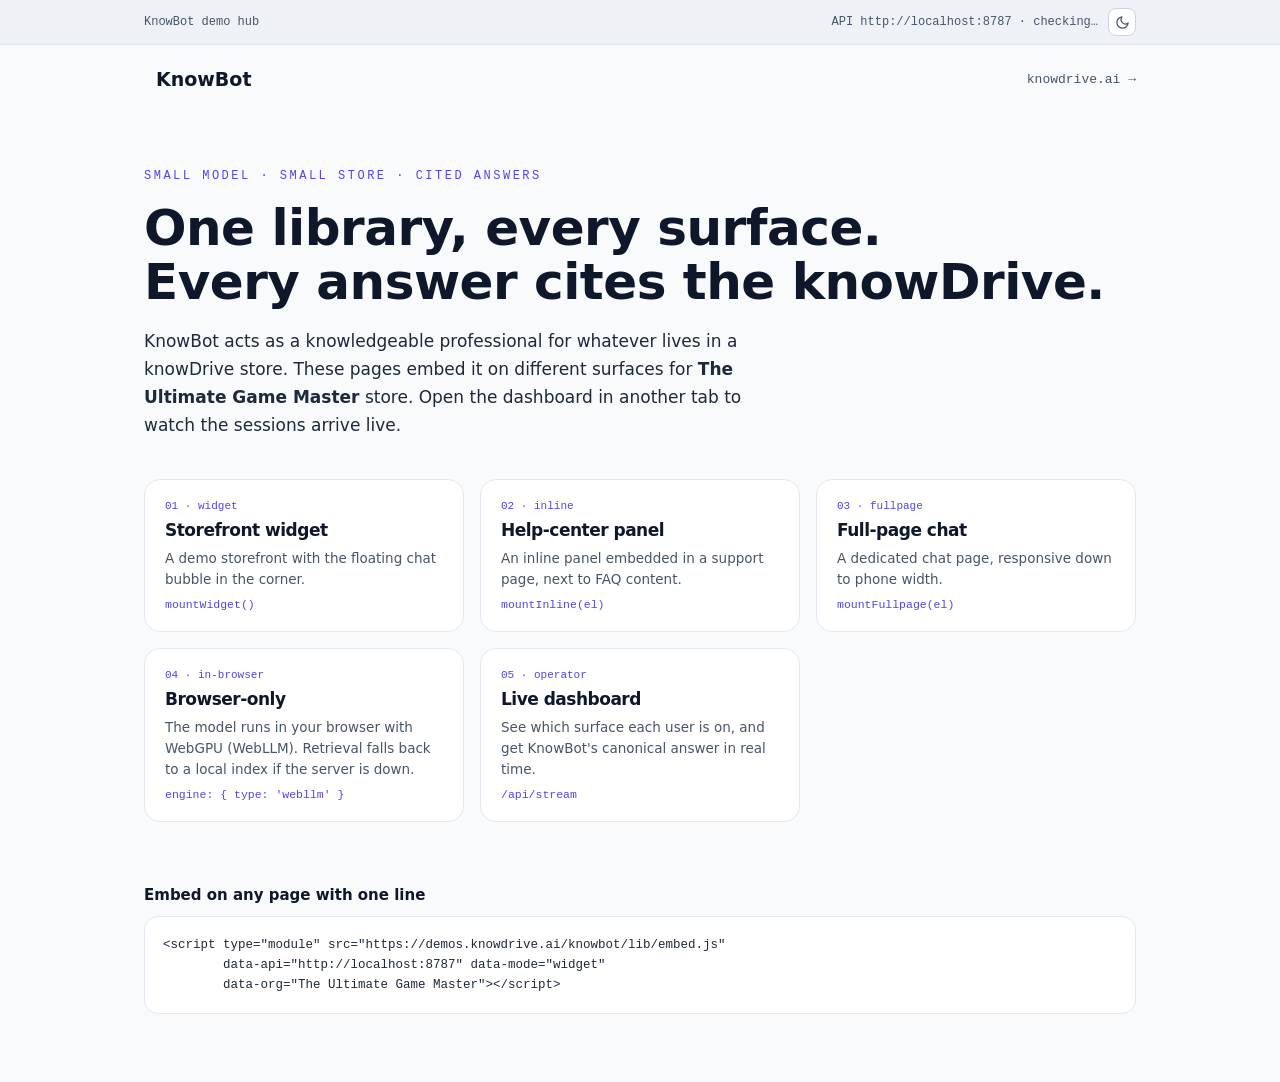
==== index.html @ 30c3216f "KnowBot: GitHub Pages files for knowbot.knowdrive.ai Co-Authored-By: Claude Opus 5.5 <noreply@anthro" ====
<!doctype html>
<html lang="en"><head><meta charset="utf-8"><meta name="viewport" content="width=device-width, initial-scale=1">
<title>KnowBot</title><meta http-equiv="refresh" content="0; url=./demo/">
<link rel="icon" href="./dashboard/favicon.svg"></head>
<body style="background:#fff;color:#111;font:16px system-ui;padding:16px"><a href="./demo/">KnowBot demos</a> · <a href="./dashboard/">Dashboard</a></body></html>
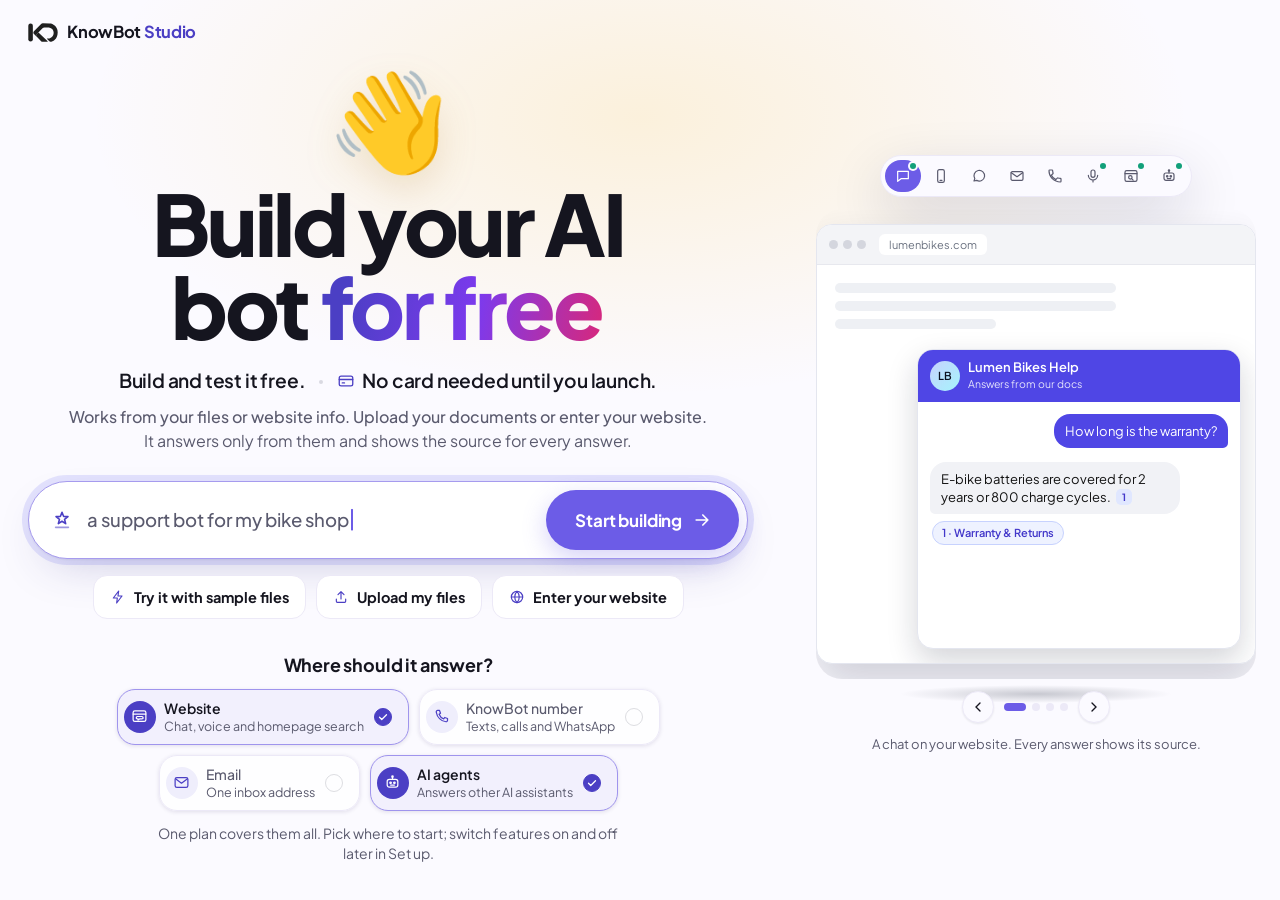
==== commit 1c3cc702: "The Studio is served at the site root knowbot.knowdrive.ai/ is now the Studio (its files stay in stu" ====
--- a/index.html
+++ b/index.html
@@ -1,5 +1,115 @@
-<!doctype html>
-<html lang="en"><head><meta charset="utf-8"><meta name="viewport" content="width=device-width, initial-scale=1">
-<title>KnowBot</title><meta http-equiv="refresh" content="0; url=./demo/">
-<link rel="icon" href="./dashboard/favicon.svg"></head>
-<body style="background:#fff;color:#111;font:16px system-ui;padding:16px"><a href="./demo/">KnowBot demos</a> · <a href="./dashboard/">Dashboard</a></body></html>
+<!doctype html><html lang="en"><head>
+<meta charset="utf-8"><meta name="viewport" content="width=device-width, initial-scale=1, viewport-fit=cover">
+<title>KnowBot Studio</title>
+<meta name="description" content="Build a bot that answers only from your files, with a citation for every line.">
+<meta name="color-scheme" content="light dark">
+<meta name="theme-color" content="#fbfaff" media="(prefers-color-scheme: light)">
+<meta name="theme-color" content="#0b0b12" media="(prefers-color-scheme: dark)">
+<script>/* theme + motion before paint */(function(){var d=document.documentElement,t='light',m='full';try{t=matchMedia('(prefers-color-scheme: dark)').matches?'dark':'light';}catch(e){}try{var s=localStorage.getItem('knowbot-theme');if(s==='dark'||s==='light')t=s;var r=localStorage.getItem('kb-studio-motion');if(r==='reduce'||r==='full')m=r;else if(matchMedia('(prefers-reduced-motion: reduce)').matches)m='reduce';}catch(e){}d.setAttribute('data-theme',t);if(t==='dark')d.classList.add('dark');d.setAttribute('data-motion',m);try{d.setAttribute('data-details',localStorage.getItem('kb-studio-details')==='on'?'on':'off');}catch(e){d.setAttribute('data-details','off');}try{var k=JSON.parse(localStorage.getItem('kb-studio:v1')||'null');if(k&&k.trial&&k.trial.id&&k.trial.token){d.setAttribute('data-returning','');if(k.trial.converted)d.setAttribute('data-live','');}}catch(e){}try{var sk=localStorage.getItem('kb-landing')==='skip';if(!sk&&!d.hasAttribute('data-returning')&&!/[?&](t|launched)=/.test(location.search))d.setAttribute('data-landing','');}catch(e){}try{var bp=JSON.parse(localStorage.getItem('kb-studio-builder')||'null');if(bp&&matchMedia('(min-width: 900px)').matches){if(bp.w>0){d.setAttribute('data-builder-w','');d.style.setProperty('--st-builder-w',Math.round(bp.w)+'px');}if(bp.hidden)d.setAttribute('data-builder','hidden');}}catch(e){}window.__kbPre=[];document.addEventListener('click',function(e){var b=e.target&&e.target.closest&&e.target.closest('#st-b0-static [data-chip]');if(b&&window.__kbPre){window.__kbPre.push(b.getAttribute('data-chip'));e.preventDefault();}},true);document.addEventListener('submit',function(e){if(e.target&&e.target.id==='st-setup-form'&&!window.__studio)e.preventDefault();},true);})();</script>
+<link rel="icon" href="./dashboard/favicon.svg" type="image/svg+xml">
+<link rel="preconnect" href="https://fonts.googleapis.com"><link rel="preconnect" href="https://fonts.gstatic.com" crossorigin>
+<!-- r5 (D1): the web fonts never block the first paint (the static Builder turn below paints with the system stack, then swaps) -->
+<link rel="stylesheet" href="https://fonts.googleapis.com/css2?family=Plus+Jakarta+Sans:wght@400;500;600;700;800&family=JetBrains+Mono:wght@400;500;600&display=swap" media="print" onload="this.media='all'"><noscript><link rel="stylesheet" href="https://fonts.googleapis.com/css2?family=Plus+Jakarta+Sans:wght@400;500;600;700;800&family=JetBrains+Mono:wght@400;500;600&display=swap"></noscript>
+<!-- KnowDrive design system (vendored, see ../vendor/README.md): tokens, then the shared widgets, then the Studio's own CSS -->
+<link rel="stylesheet" href="./vendor/kd-theme/tokens.css"><link rel="stylesheet" href="./vendor/knowdrive-widgets/0.4.1/widgets.css">
+<script type="importmap">{"imports":{"react":"./vendor/react/19.2.9/react.mjs","react/jsx-runtime":"./vendor/react/19.2.9/jsx-runtime.mjs","react-dom":"./vendor/react/19.2.9/react-dom.mjs","react-dom/client":"./vendor/react/19.2.9/react-dom-client.mjs","@recourse-software/knowdrive-widgets/react":"./vendor/knowdrive-widgets/0.4.1/dist/react.js"}}</script>
+<link rel="stylesheet" href="./studio/studio.css"><link rel="stylesheet" href="./studio/ingest.css">
+<!-- r7 (D1): the answer and checkout styles never block the first paint (their modules mount after app.js waits for them) -->
+<link rel="stylesheet" href="./studio/proof.css" media="print" onload="this.media='all';this.dataset.ready=''" data-kb-async><link rel="stylesheet" href="./studio/checkout.css" media="print" onload="this.media='all';this.dataset.ready=''" data-kb-async><noscript><link rel="stylesheet" href="./studio/proof.css"><link rel="stylesheet" href="./studio/checkout.css"></noscript>
+<link rel="stylesheet" href="./studio/landing.css"><link rel="stylesheet" href="./studio/showcase.css"><link rel="stylesheet" href="./studio/shapes.css">
+<link rel="modulepreload" href="./studio/store.js"><link rel="modulepreload" href="./studio/motion.js"><link rel="modulepreload" href="./studio/api.js">
+<link rel="modulepreload" href="./studio/app.js"><link rel="modulepreload" href="./studio/builderpane.js">
+</head><body>
+<!-- First view (landing.css / landing.js): shown only to first-time visitors (html[data-landing], set before paint). -->
+<div id="kl-landing" class="kl" data-kd-mode="expressive">
+  <div class="kl-bg" aria-hidden="true"></div>
+  <header class="kl-top"><span class="kl-brand"><img class="kl-logo" src="./dashboard/logo.svg" alt="" width="30" height="21"><span class="kl-word">KnowBot <span>Studio</span></span></span></header>
+  <main class="kl-main has-show" id="kl-main">
+    <div class="kl-stage">
+      <div class="kl-hero">
+        <div class="kl-wave" aria-hidden="true"><span class="kl-hand">👋</span></div>
+        <h1 class="kl-h1">Build your AI bot <span class="kl-h1-em">for free</span></h1>
+        <p class="kl-terms"><span>Build and test it free.</span> <span class="kl-card"><svg class="kl-ico" width="18" height="18" viewBox="0 0 24 24" fill="none" stroke="currentColor" stroke-width="1.75" stroke-linecap="round" stroke-linejoin="round" aria-hidden="true" focusable="false"><rect x="3" y="5.5" width="18" height="13" rx="2.5"/><path d="M3 10h18M7 14.5h3"/></svg>No card needed until you launch.</span></p>
+        <p class="kl-lede"><span class="kl-lede-1">Works from your files or website info. Upload your documents or enter your website.</span> <span class="kl-lede-2">It answers only from them and shows the source for every answer.</span></p>
+        <form id="kl-form" class="kl-form" autocomplete="off" novalidate>
+          <label class="kl-sr" for="kl-input">Describe the bot you want</label>
+          <div class="kl-box">
+            <span class="kl-box-ico" aria-hidden="true"><svg class="kl-ico" width="22" height="22" viewBox="0 0 24 24" fill="none" stroke="currentColor" stroke-width="1.75" stroke-linecap="round" stroke-linejoin="round" focusable="false"><path d="M12 3.5 13.7 8l4.8.3-3.7 3 1.2 4.7L12 13.4 8 16l1.2-4.7-3.7-3L10.3 8Z"/><path d="M5 20h14" opacity=".55"/></svg></span>
+            <div class="kl-field">
+              <input id="kl-input" class="kl-input" name="q" type="text" enterkeyhint="go" maxlength="300" spellcheck="true" aria-describedby="kl-hint">
+              <span class="kl-ph" aria-hidden="true"><span id="kl-ph-text">a support bot for my bike shop</span><i class="kl-caret"></i></span>
+            </div>
+            <button type="submit" class="btn btn-primary kl-go"><span>Start building</span><svg class="kl-ico" width="20" height="20" viewBox="0 0 24 24" fill="none" stroke="currentColor" stroke-width="2" stroke-linecap="round" stroke-linejoin="round" aria-hidden="true" focusable="false"><path d="M5 12h14M13 6l6 6-6 6"/></svg></button>
+          </div>
+          <p id="kl-hint" class="kl-sr">For example: a support bot for my bike shop, or answers from my website's FAQ.</p>
+        </form>
+        <div class="kl-alts" role="group" aria-label="Other ways to start">
+          <button type="button" class="btn btn-ghost kl-alt" data-kl="sample"><svg class="kl-ico" width="16" height="16" viewBox="0 0 24 24" fill="none" stroke="currentColor" stroke-width="1.75" stroke-linecap="round" stroke-linejoin="round" aria-hidden="true" focusable="false"><path d="M13 3 5 13.5h6L10 21l8-10.5h-6Z"/></svg>Try it with sample files</button>
+          <button type="button" class="btn btn-ghost kl-alt" data-kl="upload"><svg class="kl-ico" width="16" height="16" viewBox="0 0 24 24" fill="none" stroke="currentColor" stroke-width="1.75" stroke-linecap="round" stroke-linejoin="round" aria-hidden="true" focusable="false"><path d="M12 15V4M7.5 8.5 12 4l4.5 4.5M5 15v3.5A1.5 1.5 0 0 0 6.5 20h11a1.5 1.5 0 0 0 1.5-1.5V15"/></svg>Upload my files</button>
+          <button type="button" class="btn btn-ghost kl-alt" data-kl="store"><svg class="kl-ico" width="16" height="16" viewBox="0 0 24 24" fill="none" stroke="currentColor" stroke-width="1.75" stroke-linecap="round" stroke-linejoin="round" aria-hidden="true" focusable="false"><circle cx="12" cy="12" r="8.5"/><path d="M3.5 12h17M12 3.5c2.3 2.4 3.4 5.2 3.4 8.5s-1.1 6.1-3.4 8.5c-2.3-2.4-3.4-5.2-3.4-8.5s1.1-6.1 3.4-8.5Z"/></svg>Enter your website</button>
+        </div>
+      </div>
+      <div id="kl-surf" class="kl-surf" role="group" aria-labelledby="kl-surf-h" aria-describedby="kl-surf-note">
+        <h2 id="kl-surf-h" class="kl-surf-h">Where should it answer?</h2>
+        <div class="kl-surf-row">
+          <button type="button" class="kl-ch kl-tool" style="--i:0" data-tool="website" data-surfaces="webchat,webvoice,site" aria-pressed="true"><span class="kl-ch-ico"><svg aria-hidden="true" width="20" height="20" viewBox="0 0 24 24" fill="none" stroke="currentColor" stroke-width="1.75" stroke-linecap="round" stroke-linejoin="round" focusable="false"><rect x="3" y="4" width="18" height="15" rx="2.5"/><path d="M3 8.5h18"/><path d="M9 12h6.5a1.5 1.5 0 0 1 1.5 1.5v.5a1.5 1.5 0 0 1-1.5 1.5H12l-2 1.5V15.5H9A1.5 1.5 0 0 1 7.5 14v-.5A1.5 1.5 0 0 1 9 12Z"/></svg></span><span class="kl-ch-t">Website<span class="kl-ch-sub">Chat, voice and homepage search</span></span><span class="kl-ch-tick" aria-hidden="true"><svg width="14" height="14" viewBox="0 0 24 24" fill="none" stroke="currentColor" stroke-width="2.5" stroke-linecap="round" stroke-linejoin="round" focusable="false"><path d="m5 12.5 4.5 4.5L19 7.5"/></svg></span></button>
+          <button type="button" class="kl-ch kl-tool" style="--i:1" data-tool="number" data-surfaces="sms,phone,whatsapp" aria-pressed="false"><span class="kl-ch-ico"><svg aria-hidden="true" width="20" height="20" viewBox="0 0 24 24" fill="none" stroke="currentColor" stroke-width="1.75" stroke-linecap="round" stroke-linejoin="round" focusable="false"><path d="M6.6 3.5h2.6l1.4 4-2 1.4a11 11 0 0 0 6.5 6.5l1.4-2 4 1.4v2.6a2 2 0 0 1-2.2 2A16.5 16.5 0 0 1 4.6 5.7a2 2 0 0 1 2-2.2Z"/></svg></span><span class="kl-ch-t">KnowBot number<span class="kl-ch-sub">Texts, calls and WhatsApp</span></span><span class="kl-ch-tick" aria-hidden="true"><svg width="14" height="14" viewBox="0 0 24 24" fill="none" stroke="currentColor" stroke-width="2.5" stroke-linecap="round" stroke-linejoin="round" focusable="false"><path d="m5 12.5 4.5 4.5L19 7.5"/></svg></span></button>
+          <button type="button" class="kl-ch kl-tool" style="--i:2" data-tool="email" data-surfaces="email" aria-pressed="false"><span class="kl-ch-ico"><svg aria-hidden="true" width="20" height="20" viewBox="0 0 24 24" fill="none" stroke="currentColor" stroke-width="1.75" stroke-linecap="round" stroke-linejoin="round" focusable="false"><rect x="3" y="5" width="18" height="14" rx="2.5"/><path d="m4 7 8 6 8-6"/></svg></span><span class="kl-ch-t">Email<span class="kl-ch-sub">One inbox address</span></span><span class="kl-ch-tick" aria-hidden="true"><svg width="14" height="14" viewBox="0 0 24 24" fill="none" stroke="currentColor" stroke-width="2.5" stroke-linecap="round" stroke-linejoin="round" focusable="false"><path d="m5 12.5 4.5 4.5L19 7.5"/></svg></span></button>
+          <button type="button" class="kl-ch kl-tool" style="--i:3" data-tool="agents" data-surfaces="agents" aria-pressed="true"><span class="kl-ch-ico"><svg aria-hidden="true" width="20" height="20" viewBox="0 0 24 24" fill="none" stroke="currentColor" stroke-width="1.75" stroke-linecap="round" stroke-linejoin="round" focusable="false"><rect x="4.5" y="7.5" width="15" height="11" rx="3"/><path d="M12 7.5V4.5"/><circle cx="12" cy="3.6" r="1"/><circle cx="9.3" cy="12.5" r="1.1"/><circle cx="14.7" cy="12.5" r="1.1"/><path d="M9.5 15.8h5"/></svg></span><span class="kl-ch-t">AI agents<span class="kl-ch-sub">Answers other AI assistants</span></span><span class="kl-ch-tick" aria-hidden="true"><svg width="14" height="14" viewBox="0 0 24 24" fill="none" stroke="currentColor" stroke-width="2.5" stroke-linecap="round" stroke-linejoin="round" focusable="false"><path d="m5 12.5 4.5 4.5L19 7.5"/></svg></span></button>
+        </div>
+        <p id="kl-surf-note" class="kl-surf-note">One plan covers them all. Pick where to start; switch features on and off later in Set up.</p>
+        <p id="kl-surf-live" class="kl-sr" aria-live="polite"></p>
+      </div>
+    </div>
+    <aside id="kl-show" class="kl-show" aria-label="What your bot will look like"></aside>
+    <figure class="kl-proof">
+      <figcaption class="kl-proof-cap"><span class="kl-live" aria-hidden="true"></span>Example from a bike shop's bot</figcaption>
+      <p class="kl-q"><span class="kl-sr">Visitor asks: </span>How long is the warranty?</p>
+      <div class="kl-typing" aria-hidden="true"><i></i><i></i><i></i></div>
+      <div class="kl-a">
+        <p class="kl-a-text"><span class="kl-sr">Bot answers: </span>E-bike batteries are covered for 2 years or 800 charge cycles.<span class="kl-cite" aria-hidden="true">1</span></p>
+        <p class="kl-src"><svg class="kl-ico" width="14" height="14" viewBox="0 0 24 24" fill="none" stroke="currentColor" stroke-width="1.75" stroke-linecap="round" stroke-linejoin="round" aria-hidden="true" focusable="false"><path d="M7 3.5h7l4 4V20a.5.5 0 0 1-.5.5h-11A.5.5 0 0 1 6 20V4a.5.5 0 0 1 .5-.5Z"/><path d="M14 3.5V8h4"/></svg><span class="kl-sr">Source 1: </span><b aria-hidden="true">1</b>Warranty &amp; Returns</p>
+      </div>
+    </figure>
+  </main>
+</div>
+<a class="st-skip" href="#st-setup-composer">Skip to Builder</a><a class="st-skip" id="st-skip-answer" href="#sb-thread-slot">Skip to latest answer</a>
+<div id="st-app" class="st-app">
+  <header id="st-header" class="st-header"></header>                 <!-- B -->
+  <nav id="st-spine" class="st-spine" aria-label="Build progress"></nav>   <!-- B -->
+  <main class="st-main">
+    <section id="st-setup" class="st-pane st-setup" aria-label="Builder"><!-- B. Static first paint: the B0 turn is plain HTML so it shows with the first frame; app.js hydrates it in place (identical markup, no motion) -->
+      <div class="st-setup-head"><span class="st-glyph st-glyph-lg st-glyph-kd" aria-hidden="true"><img class="st-kd-logo" src="./dashboard/logo.svg" alt="" width="20" height="14"></span><div class="st-setup-title"><h2>Builder</h2><p>Builds your bot with you · free to try</p></div></div>
+      <div id="st-log" class="st-log" role="log" aria-live="polite" aria-relevant="additions" aria-label="Builder conversation" tabindex="0">
+        <article id="st-b0-static" class="st-msg st-msg-a" data-anchor="purpose"><div class="st-glyph" aria-hidden="true"><svg class="st-ico" width="14" height="14" viewBox="0 0 24 24" fill="none" stroke="currentColor" stroke-width="1.75" stroke-linecap="round" stroke-linejoin="round" aria-hidden="true" focusable="false"><path d="M12 3.5 13.7 8l4.8.3-3.7 3 1.2 4.7L12 13.4 8 16l1.2-4.7-3.7-3L10.3 8Z"/><path d="M5 20h14" opacity=".55"/></svg></div><div class="st-msg-main"><span class="st-sr">Builder: </span><div class="st-msg-text" aria-hidden="true">Hi, I'm the KnowBot Builder. I'll turn your files or your website into a bot that answers <strong>only</strong> from them and shows its proof for every line. About 30 seconds with our samples, a couple of minutes with your own; no account needed. Start with your files, your website or ours?</div><div class="st-sr">Hi, I'm the KnowBot Builder. I'll turn your files or your website into a bot that answers only from them and shows its proof for every line. About 30 seconds with our samples, a couple of minutes with your own; no account needed. Start with your files, your website or ours?</div><div class="st-msg-cards"></div><div class="st-chips" role="toolbar" aria-label="Suggested replies" aria-orientation="horizontal"><button type="button" class="btn btn-primary st-chip st-chip-primary" tabindex="0" data-chip="use_samples"><span class="st-chip-ico"><svg class="st-ico" width="14" height="14" viewBox="0 0 24 24" fill="none" stroke="currentColor" stroke-width="1.75" stroke-linecap="round" stroke-linejoin="round" aria-hidden="true" focusable="false"><path d="M13 3 5 13.5h6L10 21l8-10.5h-6Z"/></svg></span><span>Use sample files · 30s demo</span></button><button type="button" class="chipbtn st-chip st-chip-default" tabindex="-1" data-chip="upload_files"><span>Upload my files</span></button><button type="button" class="chipbtn st-chip st-chip-default" tabindex="-1" data-chip="import_store"><span>Enter a Store URL</span></button><button type="button" class="chipbtn st-chip st-chip-default" tabindex="-1" data-chip="what_canonical"><span>How does it avoid making things up?</span></button></div><button type="button" class="st-more-ways" aria-expanded="false">More ways to start</button></div></article>
+      </div>
+      <div class="st-composer-wrap"><form id="st-setup-form" class="input st-composer"><button type="button" class="st-iconbtn st-attach" aria-label="Add files" title="Add files"><svg class="st-ico" width="18" height="18" viewBox="0 0 24 24" fill="none" stroke="currentColor" stroke-width="1.75" stroke-linecap="round" stroke-linejoin="round" aria-hidden="true" focusable="false"><path d="m20 11.5-7.8 7.8a5 5 0 0 1-7.1-7.1l8.2-8.2a3.4 3.4 0 0 1 4.8 4.8l-8.2 8.1a1.7 1.7 0 0 1-2.4-2.4l7.4-7.4"/></svg></button><textarea id="st-setup-composer" class="st-input" rows="1" autocomplete="off" spellcheck="true" placeholder="Tell the Builder anything…" title="e.g. &quot;a support bot for my bike shop, friendly&quot;" aria-label="Message the Builder"></textarea><button type="submit" class="st-send" aria-label="Send to the Builder"><svg class="st-ico" width="18" height="18" viewBox="0 0 24 24" fill="none" stroke="currentColor" stroke-width="1.75" stroke-linecap="round" stroke-linejoin="round" aria-hidden="true" focusable="false"><path d="M12 19V5.5M6.5 11 12 5.5 17.5 11"/></svg></button></form></div>
+    </section>
+    <section id="st-bot" class="st-pane st-bot" aria-label="SampleBot">
+      <div id="st-bot-header"></div>      <!-- B: avatar, name, status dot, Bot|Proof toggle, version chip -->
+      <div id="sb-shape-bar"></div>       <!-- B: "See it as" (shapes.js): web chat, SMS, WhatsApp, email, phone, web voice -->
+      <div id="st-bot-banner"></div>      <!-- C: partial-readiness banner -->
+      <div id="in-map-slot"></div>        <!-- D: Knowledge Map band -->
+      <div id="in-intake-slot"></div>     <!-- D: CapacityBar + FileRows / Sources chip -->
+      <div id="sb-thread-slot"></div>     <!-- C: GhostAnswer + thread -->
+      <div id="sb-suggest-slot"></div>    <!-- C -->
+      <div id="sb-composer-slot"></div>   <!-- C -->
+      <div id="sb-shape-frame" class="sh-frames" hidden></div> <!-- B: the bot in the chosen shape (shapes.js) -->
+      <div id="sb-setup-slot" hidden></div> <!-- B: Set up view (golive.js inline): each answer surface, its setup and a try-it -->
+      <div id="in-drop-slot"></div>       <!-- D: drag overlay (absolute, covers st-bot) -->
+    </section>
+    <aside id="sb-drawer-slot"></aside>   <!-- C: ProofDrawer (overlay; docks as 3rd column ≥1440) -->
+  </main>
+  <nav id="st-tabs" class="st-tabs" aria-label="Panes"></nav>        <!-- B: mobile bottom tabs -->
+</div>
+<div id="co-modal-slot"></div>            <!-- E: CheckoutSheet, SuccessCard overlays, burst canvas -->
+<div id="st-overlay-slot"></div>          <!-- B: spec drawer, palette, toasts -->
+<div id="st-live-polite" class="st-sr" aria-live="polite"></div>
+<div id="st-live-ingest" class="st-sr" aria-live="polite"></div>
+<div id="st-live-assert" class="st-sr" aria-live="assertive"></div>
+<!-- async + last: the static Builder turn above paints and DOMContentLoaded fires without waiting for the module graph -->
+<script src="./studio/landing.js" defer></script>
+<script src="./studio/showcase.js" defer></script>
+<script type="module" async src="./studio/app.js"></script>
+<noscript><p class="st-noscript">KnowBot Studio needs JavaScript to build and test your bot.</p></noscript>
+</body></html>
--- a/vendor/kd-theme/tokens.css
+++ b/vendor/kd-theme/tokens.css
@@ -0,0 +1,219 @@
+/* KnowDrive theme TOKENS ONLY, extracted by knowbot/scripts/vendor-kd.mjs from https://knowdrive.ai/-/theme/main.css
+   (105071 bytes, sha256 db28d188d2e9e5e1, fetched 2026-11-09).
+   116 custom properties: light (:root), operating modes ([data-kd-mode]) and dark (html.dark / .dark).
+   The source's global element reset, page chrome and keyframes are deliberately NOT here. Fonts: the tokens name
+   Plus Jakarta Sans and JetBrains Mono (design contract 1.4); the page loads them (studio/index.html). Do not edit:
+   re-run the script. */
+:root, [data-kd-mode="reading"] {
+  --kd-theme: light;
+  --accent-purple: var(--kd-brand-purple, #6c5ce7);
+  --accent-blue: var(--kd-brand-blue, #2a6fdb);
+  --accent-cyan: var(--kd-brand-cyan, #06b6d4);
+  --accent-indigo: var(--kd-brand-indigo, #6366f1);
+  --accent-teal: var(--kd-brand-teal, #14b8a6);
+  --accent-strong: var(--kd-brand-purple-strong, #4b3fc4);
+  --brand-dk: #4b3fc4;
+  --brand-bg: #efeefc;
+  --accent-red: var(--kd-brand-red, #c03a3a);
+  --amber: var(--kd-brand-amber, #c9871f);
+  --amber-light: #fcf3e3;
+  --bg-base: #ffffff;
+  --bg-surface: #fbfaff;
+  --bg-elevated: #ffffff;
+  --surface-hover: #f0f0f4;
+  --border-base: #ece9f7;
+  --surface-accent: var(--kd-brand-surface-accent, #efeefc);
+  --border-accent: var(--kd-brand-border-accent, #ddd6fe);
+  --accent-green: var(--kd-brand-green, #12a07a);
+  --surface-success: #e7f6f1;
+  --surface-success-strong: #d4f3e6;
+  --surface-success-flat: #e7f6f1;
+  --border-success: #d4f3e6;
+  --surface-warning: var(--amber-light);
+  --accent-info: #2a6fdb;
+  --surface-info: #e9f1fd;
+  --secure: #c2410c;
+  --surface-secure: #fbebe1;
+  --programmatic: #2d6cdf;
+  --surface-programmatic: #eaf1fc;
+  --control-surface: rgba(255, 255, 255, 0.8);
+  --control-surface-hover: #ffffff;
+  --control-border: rgba(15, 23, 42, 0.14);
+  --surface-danger-subtle: rgba(239, 68, 68, 0.08);
+  --border-danger-subtle: rgba(239, 68, 68, 0.22);
+  --bg-overlay: transparent;
+  --border-subtle: #f5f3fc;
+  --grid-line: rgba(15, 23, 42, 0.04);
+  --orb-opacity: 0.10;
+  --dur: 20s;
+  --n-0: #ffffff;
+  --n-50: #f7f7fb;
+  --n-100: #f4f4f8;
+  --n-150: #f0f0f4;
+  --n-200: #ececf1;
+  --n-250: #e7e7ef;
+  --n-300: #e2e2ea;
+  --n-400: #cfcfda;
+  --n-500: #b9b4d6;
+  --n-600: #8c8c9e;
+  --n-700: #545468;
+  --n-800: #3a3a4e;
+  --n-825: #2d2d42;
+  --n-850: #2a2a3c;
+  --n-900: #1c1c2b;
+  --n-950: #15151f;
+  --text-heading: #15151f;
+  --text-body: #5a5a6e;
+  --text-muted: #5a5a6e;
+  --text-secondary: #5a5a6e;
+  --text-faint: var(--n-600);
+  --text-soft: #9a95b5;
+  --text-accent: var(--kd-brand-text-accent, var(--kd-brand-purple-strong, #4b3fc4));
+  --bg-page: #fbfaff;
+  --border-line: #ece9f7;
+  --border-accent-flat: #e2def8;
+  --text-on-dark: #f0edf9;
+  --shadow-soft: 0 1px 2px rgba(15, 23, 42, 0.05);
+  --shadow-elev: 0 12px 32px rgba(15, 23, 42, 0.12);
+  --scrim: rgba(0, 0, 0, 0.45);
+  --focus-ring-color: var(--kd-brand-focus-ring, rgba(108, 92, 231, 0.30));
+  --focus-ring: 0 0 0 3px var(--focus-ring-color);
+  --radius-sm: 6px;
+  --radius-md: 10px;
+  --radius-lg: 16px;
+  --space-1: 4px;
+  --space-2: 8px;
+  --space-3: 12px;
+  --space-4: 16px;
+  --space-5: 24px;
+  --space-6: 32px;
+  --space-7: 48px;
+  --space-8: 64px;
+  --text-2xs: 10px;
+  --text-xs: 12px;
+  --text-sm: 13px;
+  --text-base: 14px;
+  --text-md: 15px;
+  --text-lg: 20px;
+  --text-xl: 26px;
+  --text-2xl: 32px;
+  --leading-none: 1;
+  --leading-tight: 1.2;
+  --leading-snug: 1.4;
+  --leading-normal: 1.5;
+  --elev-card: 0 1px 4px var(--elev-color-sm);
+  --elev-btn: 0 6px 18px var(--elev-color-md-ink);
+  --elev-brand-btn: 0 6px 18px var(--elev-color-brand);
+  --elev-dropdown: 0 16px 44px var(--elev-color-lg);
+  --elev-modal: 0 18px 60px var(--elev-color-xl);
+  --kd-anim: .5;
+  --font-sans: 'Plus Jakarta Sans', system-ui, -apple-system, sans-serif;
+  --font-display: var(--font-sans);
+  --font-body: var(--font-sans);
+  --font-mono: 'JetBrains Mono', ui-monospace, SFMono-Regular, Menlo, monospace;
+  --font-serif: 'Playfair Display', Georgia, serif;
+  --nav-opacity: 0;
+  --bp-sm: 700px;
+  --bp-md: 900px;
+  --bp-lg: 1200px;
+}
+:root {
+  --elev-color-sm: rgba(30,20,80,.12);
+  --elev-color-md-ink: rgba(21,21,31,.18);
+  --elev-color-brand: rgba(108,92,231,.28);
+  --elev-color-lg: rgba(20,20,50,.16);
+  --elev-color-xl: rgba(20,10,60,.18);
+}
+[data-kd-mode="expressive"] {
+  --radius-sm: 8px;
+  --radius-md: 14px;
+  --radius-lg: 20px;
+  --space-1: 5px;
+  --space-2: 10px;
+  --space-3: 15px;
+  --space-4: 20px;
+  --space-5: 30px;
+  --space-6: 40px;
+  --space-7: 60px;
+  --space-8: 80px;
+  --text-2xs: 11px;
+  --text-xs: 13px;
+  --text-sm: 14px;
+  --text-base: 16px;
+  --text-md: 17px;
+  --text-lg: 22px;
+  --text-xl: 29px;
+  --text-2xl: 36px;
+  --elev-card: 0 2px 6px var(--elev-color-sm);
+  --elev-btn: 0 8px 24px var(--elev-color-md-ink);
+  --elev-brand-btn: 0 8px 24px var(--elev-color-brand);
+  --elev-dropdown: 0 20px 56px var(--elev-color-lg);
+  --elev-modal: 0 24px 78px var(--elev-color-xl);
+  --kd-anim: 1;
+}
+[data-kd-mode="compact"] {
+  --radius-sm: 4px;
+  --radius-md: 8px;
+  --radius-lg: 12px;
+  --space-1: 3px;
+  --space-2: 6px;
+  --space-3: 9px;
+  --space-4: 12px;
+  --space-5: 18px;
+  --space-6: 24px;
+  --space-7: 36px;
+  --space-8: 48px;
+  --text-2xs: 10px;
+  --text-xs: 11px;
+  --text-sm: 12px;
+  --text-base: 13px;
+  --text-md: 14px;
+  --text-lg: 18px;
+  --text-xl: 24px;
+  --text-2xl: 30px;
+  --elev-card: 0 1px 3px var(--elev-color-sm);
+  --elev-btn: 0 4px 12px var(--elev-color-md-ink);
+  --elev-brand-btn: 0 4px 12px var(--elev-color-brand);
+  --elev-dropdown: 0 11px 30px var(--elev-color-lg);
+  --elev-modal: 0 12px 42px var(--elev-color-xl);
+  --kd-anim: 0;
+}
+html.dark, .dark {
+  --kd-theme: dark;
+  --bg-base: #0B0B12;
+  --bg-surface: #111119;
+  --bg-elevated: #1c1c2b;
+  --surface-hover: #2a2a3c;
+  --border-base: rgba(255,255,255,0.08);
+  --amber-light: rgba(245, 158, 11, 0.18);
+  --text-heading: #f7f7fb;
+  --text-body: #cfcfda;
+  --text-muted: #8c8c9e;
+  --text-accent: var(--kd-brand-text-accent-dark, #b9affa);
+  --shadow-soft: 0 1px 2px rgba(0,0,0,0.4);
+  --shadow-elev: 0 12px 32px rgba(0,0,0,0.6);
+  --elev-color-md-ink: rgba(0,0,0,.5);
+  --elev-color-brand: rgba(108,92,231,.40);
+  --elev-color-lg: rgba(0,0,0,.55);
+  --elev-color-xl: rgba(0,0,0,.6);
+  --surface-accent: var(--kd-brand-surface-accent-dark, rgba(108, 92, 231, 0.16));
+  --border-accent: var(--kd-brand-border-accent-dark, rgba(108, 92, 231, 0.38));
+  --accent-green: var(--kd-brand-green-dark, #34d399);
+  --surface-success: rgba(22, 163, 74, 0.18);
+  --border-success: rgba(52, 211, 153, 0.38);
+  --accent-info: #5b9bf0;
+  --surface-info: rgba(42, 111, 219, 0.18);
+  --secure: #e0764a;
+  --surface-secure: rgba(194, 65, 12, 0.18);
+  --programmatic: #5b9bf0;
+  --surface-programmatic: rgba(45, 108, 223, 0.18);
+  --control-surface: rgba(255, 255, 255, 0.06);
+  --control-surface-hover: rgba(255, 255, 255, 0.10);
+  --control-border: rgba(255, 255, 255, 0.14);
+  --surface-danger-subtle: rgba(239, 68, 68, 0.15);
+  --border-danger-subtle: rgba(239, 68, 68, 0.35);
+  --surface-warning: var(--amber-light);
+  --scrim: rgba(0, 0, 0, 0.65);
+  --focus-ring-color: var(--kd-brand-focus-ring-dark, rgba(108, 92, 231, 0.55));
+  --focus-ring: 0 0 0 3px var(--focus-ring-color);
+}
--- a/vendor/knowdrive-widgets/0.4.1/widgets.css
+++ b/vendor/knowdrive-widgets/0.4.1/widgets.css
@@ -0,0 +1,564 @@
+/* @recourse-software/knowdrive-widgets — canonical design-contract widgets (v1).
+   Token-driven: every value references a theme token so widgets are theme- and
+   mode-responsive. No color/geometry literals (allowed: #fff on accent bg, 999px
+   pill radius, fixed border widths, component widths, color-mix). Realizes
+   design-contract §2.1 + GC5/GC16/GC17. Consume by concatenating this file into
+   an app's constructable shadow stylesheet BEFORE the app's own bundle.css. */
+
+/* ── Text link (§2.1 system primitive) ─ */
+.link { color: var(--accent-purple); text-decoration: none; cursor: pointer; }
+.link:hover { text-decoration: underline; }
+
+/* ── Inline alert bar (GC11) — subtle tinted surface + accent left-rule ─ */
+.alert {
+  padding: var(--space-2) var(--space-3);
+  border-left: 3px solid var(--border-base);
+  border-radius: var(--radius-sm);
+  font-size: var(--text-base);
+}
+.alert-danger  { background: var(--surface-danger-subtle); border-left-color: var(--accent-red);   color: var(--accent-red); }
+.alert-success { background: var(--surface-success);        border-left-color: var(--accent-green); color: var(--accent-green); }
+.alert-info    { background: var(--brand-bg);               border-left-color: var(--accent-purple); color: var(--accent-strong); }
+
+/* ── Empty state ─ */
+.empty-state {
+  padding: var(--space-5);
+  text-align: center;
+  color: var(--text-secondary);
+  background: var(--bg-surface);
+  border-radius: var(--radius-md);
+}
+
+/* ── Panel / titled section (GC17) ─ */
+.panel {
+  display: flex; flex-direction: column; gap: var(--space-2);
+  padding: var(--space-4);
+  border: 1px solid var(--border-base);
+  border-radius: var(--radius-md);
+}
+.panel > h3 { margin: 0 0 var(--space-1); font-size: var(--text-md); color: var(--text-heading); }
+
+/* ── Event timeline (GC10) — vertical rail + dots chronology ─ */
+.timeline { display: flex; flex-direction: column; gap: var(--space-2); }
+.timeline > .tl-item {
+  position: relative;
+  display: flex; flex-direction: column; gap: var(--space-1);
+  padding: var(--space-2) var(--space-3);
+  border-left: 2px solid var(--border-base);
+  font-size: var(--text-sm);
+}
+.timeline > .tl-item::before {
+  content: ""; position: absolute; left: -5px; top: var(--space-3);
+  width: 8px; height: 8px; border-radius: 999px; background: var(--accent-purple);
+}
+.tl-event { color: var(--text-heading); }
+.tl-actor { color: var(--text-secondary); font-size: var(--text-sm); }
+
+/* ── Shared utilities ─ */
+.muted { color: var(--text-secondary); font-size: var(--text-base); }
+.mono-id {
+  font-family: var(--font-mono, ui-monospace, SFMono-Regular, Menlo, monospace);
+  font-weight: 600; color: var(--text-heading);
+}
+
+/* ── Row action menu (GC3) — kebab trigger + popover of row actions ─ */
+.row-actions { position: relative; display: inline-block; }
+.row-actions-trigger {
+  background: transparent; border: 1px solid transparent;
+  border-radius: var(--radius-sm); cursor: pointer;
+  padding: var(--space-1) var(--space-2); font-size: var(--text-lg); line-height: 1;
+  color: var(--text-muted);
+}
+.row-actions-trigger:hover { background: var(--surface-hover); }
+.row-actions-menu {
+  position: absolute; right: 0; top: 100%; z-index: 20; min-width: 9rem;
+  display: flex; flex-direction: column;
+  padding: var(--space-1);
+  background: var(--bg-base);
+  border: 1px solid var(--border-base);
+  border-radius: var(--radius-md);
+  box-shadow: var(--elev-modal);
+}
+.row-actions-item {
+  text-align: left; background: transparent; border: 0;
+  padding: var(--space-2) var(--space-3); border-radius: var(--radius-sm);
+  font: inherit; color: var(--text-heading); cursor: pointer;
+}
+.row-actions-item:hover { background: var(--surface-hover); }
+.row-actions-item.danger { color: var(--accent-red); }
+
+/* ── Card (§2.1) ─────────────────────────────────────── */
+.card {
+  background: var(--bg-base);
+  border: 1px solid var(--border-base);
+  border-radius: var(--radius-lg);
+}
+.card.pad { padding: var(--space-4) var(--space-5); }
+.ctitle { font-weight: 800; color: var(--text-heading); }
+
+/* ── Chip / status badge (§2.1) — 5 tones + leading glyph ─ */
+.chip {
+  display: inline-flex;
+  align-items: center;
+  gap: var(--space-1);
+  padding: var(--space-1) var(--space-2);
+  border-radius: 999px;
+  font-size: var(--text-xs);
+  font-weight: 700;
+  text-transform: capitalize;
+}
+.chip::before { content: "\25CF"; font-size: 0.85em; line-height: 1; }  /* filled dot */
+.chip.green  { background: var(--surface-success); color: var(--accent-green); }
+.chip.amber  { background: var(--amber-light); color: var(--amber); }
+.chip.red    { background: var(--surface-danger-subtle); color: var(--accent-red); }
+.chip.violet { background: var(--brand-bg); color: var(--accent-strong); }
+.chip.gray   { background: var(--surface-hover); color: var(--text-muted); }
+.chip.gray::before { content: "\25CC"; }  /* hollow dot (idle) */
+
+/* ── Chip option button (§2.1) — selectable filter/option pill ─ */
+.chipbtn {
+  background: var(--bg-base);
+  border: 1px solid var(--border-base);
+  color: var(--text-muted);
+  padding: var(--space-1) var(--space-3);
+  border-radius: var(--radius-md);
+  font-family: inherit;
+  font-size: var(--text-sm);
+  cursor: pointer;
+}
+.chipbtn.active {
+  background: var(--brand-bg);
+  border-color: var(--accent-purple);
+  color: var(--accent-strong);
+}
+
+/* ── Text input + field label + field group (§2.1 / GC17) ─ */
+.input {
+  background: var(--bg-base);
+  border: 1px solid var(--border-base);
+  color: var(--text-heading);
+  padding: var(--space-2) var(--space-3);
+  border-radius: var(--radius-md);
+  font: inherit;
+}
+.input:focus {
+  outline: none;
+  border-color: var(--accent-purple);
+  box-shadow: var(--focus-ring);
+}
+.flabel { color: var(--text-muted); font-size: var(--text-base); font-weight: 500; }
+.field { display: flex; flex-direction: column; gap: var(--space-1); }
+.field.error .input { border-color: var(--accent-red); }
+/* .input also styles <select> and <input type=number|search>. Checkbox gets its own
+   accent treatment (a boxed .input would render a padded box, not a checkmark). */
+.checkbox { accent-color: var(--accent-purple); width: 1rem; height: 1rem; cursor: pointer; }
+
+/* ── Button family (§2.1 status-card button tones) ─ */
+.btn {
+  display: inline-flex;
+  align-items: center;
+  justify-content: center;
+  gap: var(--space-1);
+  padding: var(--space-2) var(--space-4);
+  border: 1px solid transparent;
+  border-radius: var(--radius-md);
+  font: inherit;
+  font-weight: 700;
+  cursor: pointer;
+}
+.btn:disabled { opacity: 0.6; cursor: not-allowed; }
+.btn-primary { background: var(--accent-purple); color: #fff; box-shadow: var(--elev-brand-btn); }
+.btn-dark    { background: var(--text-heading); color: #fff; }
+.btn-ghost   { background: var(--bg-base); border-color: var(--border-base); color: var(--text-heading); }
+.btn-danger  { background: var(--accent-red); color: #fff; }
+.btn-dghost  { background: var(--bg-base); color: var(--accent-red); border-color: color-mix(in srgb, var(--accent-red) 30%, transparent); }
+.btn-ghost:hover:not(:disabled),
+.btn-dghost:hover:not(:disabled) { background: var(--surface-hover); }
+
+/* ── Data table (§2.1) — header per the guide: uppercase, letter-spaced, muted
+   text on a subtle page band (not a heading-color fill). Present a table inside
+   a .card (the container motif): .card:has(> .data-table) clips to the radius. ─ */
+.data-table { width: 100%; border-collapse: collapse; font-size: var(--text-md); }
+.data-table th,
+.data-table td {
+  text-align: left;
+  padding: var(--space-2) var(--space-3);
+  border-bottom: 1px solid var(--border-base);
+}
+.data-table th {
+  font-weight: 700;
+  font-size: var(--text-xs);
+  text-transform: uppercase;
+  letter-spacing: 0.07em;
+  color: var(--text-muted);
+  background: var(--bg-surface);
+}
+.data-table tbody tr { cursor: pointer; }
+.data-table tbody tr:hover { background: var(--surface-hover); }
+.data-table tbody tr:last-child td { border-bottom: 0; }  /* clean edge inside a card */
+.card:has(> .data-table) { overflow: hidden; }             /* clip the table to the card radius */
+
+/* ── Slide-in drawer (GC5) ─ */
+.drawer-backdrop { position: fixed; inset: 0; background: var(--scrim); z-index: 50; }
+.drawer {
+  position: fixed; top: 0; right: 0; bottom: 0;
+  width: min(560px, 100%);
+  background: var(--bg-base);
+  border-left: 1px solid var(--border-base);
+  box-shadow: -4px 0 24px var(--elev-color-lg);
+  z-index: 51;
+  overflow-y: auto;
+  display: flex;
+  flex-direction: column;
+}
+.drawer > header {
+  position: relative;
+  display: flex;
+  flex-direction: column;
+  gap: var(--space-1);
+  padding: var(--space-4) var(--space-5);
+  border-bottom: 1px solid var(--border-base);
+}
+.drawer > header .close {
+  position: absolute; top: var(--space-3); right: var(--space-3);
+  width: var(--space-6); height: var(--space-6);
+  border: 0; border-radius: var(--radius-sm);
+  background: transparent; font-size: var(--text-xl); line-height: 1; cursor: pointer;
+}
+.drawer > header .close:hover { background: var(--surface-hover); }
+.drawer > section { display: flex; flex-direction: column; gap: var(--space-5); padding: var(--space-5); }
+
+/* ── Destructive controls (GC16) ─ */
+.danger-zone {
+  display: flex; flex-direction: column; gap: var(--space-2);
+  padding: var(--space-4);
+  border: 1px solid color-mix(in srgb, var(--accent-red) 30%, transparent);
+  border-radius: var(--radius-md);
+  background: var(--surface-danger-subtle);
+}
+.danger-zone h3 { margin: 0; font-size: var(--text-md); color: var(--accent-red); }
+.danger-zone .btn { align-self: flex-start; }  /* buttons stay compact, not full-width in the column flex */
+.confirm-dialog {
+  position: fixed; inset: 0; background: var(--scrim);
+  display: flex; align-items: center; justify-content: center; z-index: 60;
+}
+.confirm-dialog > div {
+  background: var(--bg-base);
+  border-radius: var(--radius-md);
+  padding: var(--space-5);
+  max-width: 28rem;
+  display: flex; flex-direction: column; gap: var(--space-4);
+  box-shadow: var(--elev-modal);
+}
+.confirm-dialog .actions { display: flex; justify-content: flex-end; gap: var(--space-2); }
+
+/* ── Auth card (§2.4 "Auth card shell", adapted A4/D1/D3/E4 — §2.6; ledger §4.1) ─
+   Brand-neutral: the host supplies the logo in .auth-card-logo (currentColor = accent). */
+.auth-card {
+  box-sizing: border-box;
+  width: 100%;
+  max-width: 22rem;
+  margin: 0 auto;
+  display: flex; flex-direction: column;
+  padding: var(--space-5);
+  background: var(--bg-base);
+  border: 1px solid var(--border-base);
+  border-radius: var(--radius-lg);
+  box-shadow: var(--elev-dropdown);
+}
+.auth-card-logo {
+  display: flex; justify-content: center;
+  margin-bottom: var(--space-4);
+  color: var(--accent-purple);
+}
+.auth-card-logo img,
+.auth-card-logo svg { height: 2rem; width: auto; max-width: 100%; }
+.auth-card-title {
+  margin: 0;
+  text-align: center;
+  font-size: var(--text-lg);
+  font-weight: 800;
+  letter-spacing: -0.01em;
+  line-height: var(--leading-tight);
+  color: var(--text-heading);
+}
+.auth-card-sub {
+  margin: var(--space-1) 0 0;
+  text-align: center;
+  font-size: var(--text-sm);
+  line-height: var(--leading-normal);
+  color: var(--text-secondary);
+}
+.auth-card-body {
+  display: flex; flex-direction: column; gap: var(--space-4);
+  margin-top: var(--space-5);
+}
+.auth-card-body > .btn { box-sizing: border-box; width: 100%; }
+.auth-card-foot {
+  margin: var(--space-4) 0 0;
+  text-align: center;
+  font-size: var(--text-sm);
+  color: var(--text-secondary);
+}
+
+/* ── Inline form error (§2.4 "Inline form error", adapted — §2.6) ─ */
+.form-error { margin: 0; font-size: var(--text-xs); font-weight: 600; color: var(--accent-red); }
+
+
+/* ── Confirmation panel (§2.4 "Confirmation / check your inbox panel", D2/D4 adapted — §2.6) ─ */
+.confirm-panel {
+  display: flex; flex-direction: column; align-items: center; gap: var(--space-2);
+  text-align: center;
+}
+.confirm-panel-medallion {
+  display: flex; align-items: center; justify-content: center;
+  width: 3.75rem; height: 3.75rem;
+  margin-bottom: var(--space-2);
+  border-radius: var(--radius-lg);
+  background: var(--brand-bg);
+  color: var(--accent-purple);
+}
+.confirm-panel-medallion > svg { width: 50%; height: 50%; }
+.confirm-panel-title {
+  margin: 0;
+  font-size: var(--text-lg); font-weight: 800; letter-spacing: -0.01em;
+  line-height: var(--leading-tight);
+  color: var(--text-heading);
+}
+.confirm-panel-body {
+  margin: 0;
+  font-size: var(--text-base); line-height: var(--leading-normal);
+  color: var(--text-secondary);
+}
+.confirm-panel-body strong { font-weight: 700; color: var(--text-heading); }
+.confirm-panel > .btn { align-self: stretch; margin-top: var(--space-3); }
+.confirm-panel-success .confirm-panel-medallion {
+  border-radius: 999px;
+  background: var(--surface-success);
+  color: var(--accent-green);
+}
+
+/* ── Invitation header (§2.4 "Invitation-accept header", E4 adapted — §2.6) ─ */
+.invite-header {
+  display: flex; flex-direction: column; align-items: center; gap: var(--space-3);
+  text-align: center;
+}
+.invite-header-avatar {
+  display: flex; align-items: center; justify-content: center;
+  width: 2.75rem; height: 2.75rem;
+  overflow: hidden;
+  border-radius: var(--radius-md);
+  background: var(--accent-purple);
+  color: #fff;
+  font-size: var(--text-lg); font-weight: 800; line-height: 1;
+  box-shadow: 0 0 0 2px var(--bg-base);
+}
+.invite-header-avatar > img { width: 100%; height: 100%; object-fit: cover; }
+.invite-header-text {
+  display: flex; flex-direction: column; gap: var(--space-2);
+  font-size: var(--text-sm); line-height: var(--leading-normal);
+  color: var(--text-secondary);
+}
+.invite-header-text > p { margin: 0; }
+.invite-header-text strong { font-weight: 700; color: var(--text-heading); }
+
+/* ── Pager (Gap Register PW1 — no design-source mockup; adapted from knowdrive-admin's
+   layout-only .pager, property-compatible with it — §2.6) ─ */
+.pager {
+  display: flex; flex-wrap: wrap; align-items: center; gap: var(--space-4);
+  margin-top: var(--space-4);
+}
+.pager-info { font-size: var(--text-sm); color: var(--text-secondary); }
+.pager-btns { display: flex; gap: var(--space-2); margin-left: auto; }
+
+/* ── Password field (§2.4 "Password field", A4/D3 adapted — §2.6) — <PasswordField> ─ */
+.pw-field { display: flex; flex-direction: column; gap: var(--space-4); }
+.pw-input { position: relative; display: flex; }
+.pw-input > .input {
+  box-sizing: border-box;
+  flex: 1; min-width: 0; width: 100%;
+  padding-right: var(--space-7);
+}
+.pw-field .input[type="password"] { letter-spacing: 0.125em; }
+.pw-reveal {
+  position: absolute; top: 50%; right: var(--space-2); transform: translateY(-50%);
+  display: inline-flex; align-items: center; justify-content: center;
+  width: 2rem; height: 2rem; padding: 0;
+  border: 0; border-radius: var(--radius-sm);
+  background: transparent; color: var(--text-faint); cursor: pointer;
+}
+.pw-reveal:hover:not(:disabled) { background: var(--surface-hover); color: var(--text-heading); }
+.pw-reveal:focus-visible { outline: none; box-shadow: var(--focus-ring); }
+.pw-reveal:disabled { cursor: not-allowed; opacity: 0.6; }
+.pw-strength { display: flex; gap: var(--space-1); margin-top: var(--space-1); }
+.pw-strength-seg { flex: 1; height: 5px; border-radius: 999px; background: var(--border-base); }
+.pw-strength[data-score="1"] .pw-strength-seg:nth-child(-n+1) { background: var(--accent-red); }
+.pw-strength[data-score="2"] .pw-strength-seg:nth-child(-n+2) { background: var(--amber); }
+.pw-strength[data-score="3"] .pw-strength-seg:nth-child(-n+3) { background: var(--accent-green); }
+.pw-strength[data-score="4"] .pw-strength-seg { background: var(--accent-green); }
+.pw-reqs {
+  display: flex; flex-direction: column; gap: var(--space-1);
+  margin: var(--space-1) 0 0; padding: 0; list-style: none;
+}
+.pw-req { display: flex; align-items: center; gap: var(--space-2); font-size: var(--text-xs); color: var(--text-muted); }
+.pw-req-glyph { flex: none; width: 1em; text-align: center; }
+.pw-req-glyph::before { content: "\25CB"; color: var(--text-faint); }
+.pw-req.met .pw-req-glyph::before { content: "\2713"; font-weight: 700; color: var(--accent-green); }
+
+.pw-match { margin: 0; font-size: var(--text-xs); font-weight: 600; }
+.pw-match.met { color: var(--accent-green); }
+.pw-match.unmet { color: var(--accent-red); }
+.field.pw-confirm-ok .input { border-color: var(--border-success); }
+
+/* ── Visually-hidden utility (shared; token-free) — text for assistive tech only ─ */
+.sr-only {
+  position: absolute;
+  width: 1px; height: 1px;
+  padding: 0; margin: -1px;
+  overflow: hidden;
+  clip: rect(0, 0, 0, 0);
+  white-space: nowrap;
+  border: 0;
+}
+
+/* ── Status card (§2.4 "Error / status card", §07 adapted — §2.6) — <StatusCard> ─ */
+.status-card {
+  box-sizing: border-box;
+  display: flex; flex-direction: column; gap: var(--space-3);
+  padding: var(--space-4) var(--space-5);
+  background: var(--bg-base);
+  border: 1px solid var(--border-base);
+  border-radius: var(--radius-lg);
+  box-shadow: var(--elev-card);
+  text-align: left;
+}
+.status-card-head { display: flex; align-items: center; gap: var(--space-3); }
+.status-card-icon {
+  flex: none;
+  display: inline-flex; align-items: center; justify-content: center;
+  width: 2.125rem; height: 2.125rem;
+  border-radius: var(--radius-md);
+}
+.status-card-title { font-size: var(--text-md); font-weight: 700; line-height: var(--leading-snug); color: var(--text-heading); }
+.status-card-body { font-size: var(--text-sm); line-height: var(--leading-normal); color: var(--text-secondary); }
+.status-card-body strong { font-weight: 700; color: var(--text-heading); }
+.status-card-actions { display: flex; flex-wrap: wrap; align-items: center; gap: var(--space-2) var(--space-3); }
+.status-card-security .status-card-icon { background: var(--surface-secure); color: var(--secure); }
+.status-card-time .status-card-icon { background: var(--amber-light); color: var(--amber); }
+.status-card-info .status-card-icon { background: var(--surface-info); color: var(--accent-info); }
+.status-card-ok .status-card-icon { background: var(--surface-success); color: var(--accent-green); }
+.status-card-neutral .status-card-icon { background: var(--surface-hover); color: var(--text-muted); }
+
+/* ── Choice list (§2.4 "Choice / option list", Auth Flows C1/E1 adapted — §2.6) — <ChoiceList> ─ */
+.choice-list { display: flex; flex-direction: column; gap: var(--space-2); }
+.choice {
+  display: flex; align-items: center; justify-content: space-between; gap: var(--space-3);
+  padding: var(--space-3) var(--space-4);
+  border: 1.5px solid var(--border-base);
+  border-radius: var(--radius-md);
+  background: var(--bg-base);
+  cursor: pointer;
+}
+.choice:hover { background: var(--surface-hover); }
+.choice.selected { border-color: var(--accent-purple); background: var(--bg-page); }
+.choice.disabled { cursor: not-allowed; opacity: 0.6; }
+.choice-text { display: flex; flex-direction: column; gap: var(--space-1); min-width: 0; }
+.choice-title { font-size: var(--text-sm); font-weight: 700; color: var(--text-heading); }
+.choice-desc { font-size: var(--text-xs); font-weight: 500; color: var(--text-muted); }
+.choice-radio {
+  flex: none; appearance: none; margin: 0; box-sizing: border-box;
+  width: 1.125rem; height: 1.125rem; border-radius: 50%;
+  border: 1.5px solid var(--text-faint);
+  background: var(--bg-base);
+  cursor: inherit;
+}
+.choice-radio:checked { border: 5px solid var(--accent-purple); }
+.choice-radio:focus-visible { outline: none; box-shadow: var(--focus-ring); }
+
+/* ── Tab strip (GC6, partial — §2.6) — <Tabs> ─
+   Console #dTabs (store-detail.html) + GC6 mockup count; adaptations in §4.2. */
+.tabs {
+  display: flex; align-items: flex-end; gap: var(--space-1);
+  border-bottom: 1px solid var(--border-base);
+}
+.tab {
+  display: inline-flex; align-items: center; gap: var(--space-2);
+  margin-bottom: -1px;
+  padding: var(--space-2) var(--space-4);
+  border: 0; border-bottom: 2.5px solid transparent;
+  border-radius: var(--radius-sm) var(--radius-sm) 0 0;
+  background: none; cursor: pointer;
+  font: inherit; font-size: var(--text-sm); font-weight: 600;
+  color: var(--text-muted);
+}
+.tab:hover { color: var(--text-heading); }
+.tab:focus-visible { outline: none; box-shadow: var(--focus-ring); }
+.tab[aria-selected="true"] { font-weight: 700; color: var(--text-accent); border-bottom-color: var(--accent-purple); }
+.tab-count {
+  padding: 0 var(--space-1);
+  border-radius: 999px;
+  background: var(--surface-hover);
+  font-size: var(--text-xs); font-weight: 600;
+  color: var(--text-body);
+}
+.tab-panel { padding-top: var(--space-4); }
+
+/* ── File gauge (GC12) — <FileGauge>: four stage pips + F/V search badges ─
+   A pip's SHAPE is its stage state; the tone class COLOURS the outcome through
+   `color`, which the pips inherit (badges, label and card text set their own).
+   The report card is portalled out of the gauge, so it carries the tone class
+   itself and every card rule is rooted at the card. */
+.file-gauge {
+  display: inline-flex; align-items: center; gap: var(--space-1); flex: none;
+  padding: 1px var(--space-1); margin: 0; border: 0; border-radius: var(--radius-sm);
+  background: none; font: inherit; line-height: 1; white-space: nowrap;
+  vertical-align: middle; cursor: default;
+}
+.file-gauge:focus-visible { outline: none; box-shadow: var(--focus-ring); }
+.file-gauge.tone-ok, .file-gauge-card.tone-ok { color: var(--accent-green); }
+.file-gauge.tone-working, .file-gauge-card.tone-working { color: var(--accent-purple); }
+.file-gauge.tone-failed, .file-gauge-card.tone-failed { color: var(--accent-red); }
+.file-gauge.tone-muted, .file-gauge-card.tone-muted { color: var(--text-muted); }
+
+.file-gauge-pips { display: inline-flex; gap: 2px; }
+.file-gauge-pip { display: block; flex: none; }
+.file-gauge-pip.done .dot { fill: currentColor; }
+.file-gauge-pip .ring { fill: none; stroke-width: 1.5; }
+.file-gauge-pip.todo .ring, .file-gauge-pip.active .ring, .file-gauge-pip.partial .ring,
+.file-gauge-pip.skipped .ring { stroke: var(--text-faint); }
+.file-gauge-pip.waiting .ring { stroke: var(--accent-purple); stroke-dasharray: 1.6 1.4; }
+.file-gauge-pip .fill { fill: none; stroke: currentColor; stroke-width: 1.5; }
+.file-gauge-pip .slash, .file-gauge-pip .cross { stroke: currentColor; stroke-width: 1.4; stroke-linecap: round; }
+.file-gauge-pip.skipped { color: var(--text-muted); }
+.file-gauge-pip.failed { color: var(--accent-red); }
+/* An unmeasured active stage pulses; a measured one draws its arc and holds still. */
+.file-gauge-pip.active:not(:has(.fill)) .ring { stroke: var(--accent-purple); animation: file-gauge-pulse 1.3s ease-in-out infinite; }
+@keyframes file-gauge-pulse { 50% { opacity: 0.35; } }
+@media (prefers-reduced-motion: reduce) {
+  .file-gauge-pip.active:not(:has(.fill)) .ring { animation: none; }
+}
+
+.file-gauge-badge {
+  font-size: var(--text-2xs); font-weight: 700; letter-spacing: 0.02em; line-height: 1;
+  padding: 1px 3px; border: 1px solid var(--border-base); border-radius: calc(var(--radius-sm) / 2);
+}
+.file-gauge-badge.no { color: var(--text-faint); }
+.file-gauge-badge.yes { color: var(--text-accent); border-color: var(--text-accent); }
+.file-gauge-badge.partial { color: var(--text-accent); border-color: var(--text-accent); border-style: dashed; }
+.file-gauge-label { font-size: var(--text-2xs); color: var(--text-body); }
+
+.file-gauge-card {
+  position: fixed; z-index: 400; width: 240px; box-sizing: border-box;
+  display: flex; flex-direction: column; gap: var(--space-1);
+  padding: var(--space-2) var(--space-3);
+  background: var(--bg-surface); border: 1px solid var(--border-base); border-radius: var(--radius-md);
+  box-shadow: var(--elev-dropdown);
+  font-size: var(--text-xs); line-height: var(--leading-snug);
+  white-space: normal; text-align: left; cursor: default;
+}
+.file-gauge-card-name { font-weight: 700; color: var(--text-heading); overflow: hidden; text-overflow: ellipsis; white-space: nowrap; }
+.file-gauge-card-row { display: grid; grid-template-columns: 10px 1fr auto; align-items: center; gap: var(--space-2); }
+.file-gauge-card-stage { color: var(--text-body); }
+.file-gauge-card-row.skipped .file-gauge-card-stage { color: var(--text-muted); }
+.file-gauge-card-detail { color: var(--text-muted); font-variant-numeric: tabular-nums; }
+.file-gauge-card-hint { margin-top: var(--space-1); color: var(--text-muted); }
--- a/studio/studio.css
+++ b/studio/studio.css
@@ -0,0 +1,1769 @@
+/* KnowBot Studio shell (owner B). Tokens live here only. Prefix: st-. SPEC 2.1.
+   KnowDrive look (phase 1 of the design-system move): the palette, type, radii and elevation come from KnowDrive's
+   theme tokens (../vendor/kd-theme/tokens.css, loaded before this file together with the shared widgets.css). The
+   Studio keeps its own short variable names (--panel, --strong, --accent …) because ~2,000 rules read them, but each
+   one is now defined BY ROLE on a KnowDrive token (design contract 1.3: a role per occurrence, never a hex swap).
+   Dark mode is KnowDrive's html.dark, set together with data-theme="dark" (index.html pre-paint, app.js applyTheme).
+   The Studio no longer imports ../dashboard/dashboard.css: its palette would fight the tokens and its .btn rules
+   would fight the canonical button family. */
+
+/* ------------------------------------------------------------------ palette: Studio roles -> KnowDrive tokens */
+:root {
+  color-scheme: light;
+  --bg: var(--bg-page);                 /* page backdrop */
+  --panel: var(--bg-base);              /* base surface (panes, header, cards) */
+  --panel-2: var(--bg-surface);         /* raised / inset surface */
+  --raise: var(--surface-hover);        /* hover and pressed grounds, quiet chips */
+  --line: var(--border-base);           /* hairlines, card borders */
+  --line-2: var(--control-border);      /* control borders, dashed placeholders */
+  --text: var(--text-body);             /* body copy */
+  --strong: var(--text-heading);        /* headings, names, emphasis */
+  --muted: var(--text-muted);           /* secondary copy (AA) */
+  --dim: var(--text-muted);             /* tertiary copy: KnowDrive's --text-faint fails AA, so it stays muted */
+  --accent: var(--accent-purple);       /* brand fills, marks, focus */
+  --accent-2: var(--text-accent);       /* accent-coloured TEXT (links, selected labels) */
+  --accent-soft: var(--surface-accent); /* accent tint ground */
+  --btn: var(--accent-purple);          /* white-on-brand buttons (4.9:1) */
+  --btn-hover: var(--accent-strong);
+  /* status as TEXT must pass AA: the guide's green-dk / red; amber has no AA text value in the guide, so the
+     Studio keeps its own burnt amber for warning text */
+  --good: #0e7c5f;                      /* guide --green-dk (5.2:1); --accent-green is for marks only */
+  --good-soft: var(--surface-success);
+  --warn: #9a4508;
+  --warn-soft: var(--surface-warning);
+  --bad: var(--accent-red);
+  --bad-soft: var(--surface-danger-subtle);
+  --radius: var(--radius-lg);
+  --font: var(--font-sans);
+  --display: var(--font-sans);
+  --mono: var(--font-mono);
+}
+:root[data-theme="dark"] {
+  color-scheme: dark;
+  --bg: var(--bg-base);
+  --panel: var(--bg-surface);
+  --panel-2: #16161f;                   /* between --bg-surface and --bg-elevated (read by no script) */
+  --raise: var(--bg-elevated);          /* KnowDrive's dark --surface-hover (#2a2a3c) puts --text-muted at 4.25:1 (contract 4.2); this keeps 5.1:1 */
+  /* KnowDrive declares --text-secondary light-only (#5a5a6e, "a dark value goes with #127c"), so .empty-state,
+     .status-card-body and .muted read 3:1 on the dark ground; the Studio gives it the dark muted value meanwhile */
+  --text-secondary: var(--text-muted);
+  --good: var(--accent-green);          /* 9.8:1 on the dark ground */
+  --warn: #fbbf24;
+  --bad: #f87171;                       /* --accent-red is 3.5:1 on dark: too faint for text */
+}
+
+/* ------------------------------------------------------------------ KnowDrive widget islands (kdw.js) */
+.kdw-slot { display: contents; }      /* a DOM node handed to a React widget (e.g. a Tabs panel) adds no box */
+[data-kdw-uncontain] { contain: none !important; }   /* lifted while a fixed row menu is open (kdw.js mountRowMenu) */
+/* AA fixes on the package's text colours (raised with KnowDrive): status colours used as TEXT go through the Studio's
+   AA roles (--good / --bad), and the info alert, whose ground is the theme-invariant light --brand-bg, gets the dark
+   accent ground in dark mode. Measured: green text 3.3:1 on its light tint, red 3.5:1 on the dark ground. */
+.alert-success { color: var(--good); }
+:root[data-theme="dark"] .alert-danger, :root[data-theme="dark"] .row-actions-item.danger { color: var(--bad); }
+:root[data-theme="dark"] .alert-info { background: var(--surface-accent); color: var(--text-accent); }
+/* an amber warning tone the package lacks (stalls, retries, partial readiness): same anatomy as .alert-* */
+.alert-warn { background: var(--surface-warning); border-left-color: var(--amber); color: var(--warn); }
+/* a table whose rows do nothing on click: no pointer, no hover band (the package makes every row look clickable) */
+.data-table.is-static tbody tr { cursor: auto; }
+.data-table.is-static tbody tr:hover { background: none; }
+/* row headers (<th scope="row">) read as cells, not as the uppercase column-header band the package gives every th */
+.data-table tbody th { text-transform: none; letter-spacing: normal; font-size: inherit; background: none; color: var(--text-heading); font-weight: 600; }
+/* .chip as a status pill: Studio labels are sentences ("Saved · 7 days"), so no per-word capitals */
+.chip.is-label { text-transform: none; }
+.chip.no-dot::before { content: none; }
+/* chip tones as TEXT through the AA roles (the package's green 3.1:1 and amber 2.9:1 on their tints fail), and the
+   violet chip, whose ground is the theme-invariant light --brand-bg, takes the dark accent ground in dark mode */
+.chip.green { color: var(--good); }
+.chip.amber { color: var(--warn); }
+:root[data-theme="dark"] .chip.red { color: var(--bad); }
+:root[data-theme="dark"] .chip.violet { background: var(--surface-accent); color: var(--text-accent); }
+:root[data-theme="dark"] .chip.gray { background: var(--raise); }
+
+/* ------------------------------------------------------------------ base (was dashboard.css) */
+*, *::before, *::after { box-sizing: border-box; }
+a { color: var(--accent-2); text-decoration: none; }
+a:hover { text-decoration: underline; }
+button, input, textarea, select { font: inherit; color: inherit; }
+button { cursor: pointer; }
+@media (prefers-reduced-motion: reduce) {
+  *, *::before, *::after { animation-duration: 0.001ms !important; animation-iteration-count: 1 !important; transition: none !important; }
+}
+
+:root {
+  /* motion */
+  --ease-out: cubic-bezier(.2,.8,.2,1);
+  --ease-in-out: cubic-bezier(.65,0,.35,1);
+  --ease-spring: linear(0, .5 12%, .86 22%, 1.04 32%, 1.02 42%, .99 55%, 1);
+  --dur-1: 120ms;  /* hover, press, focus */
+  --dur-2: 220ms;  /* chips, popovers, pills, checks */
+  --dur-3: 380ms;  /* panels, FLIP, row collapse, drawer */
+  --dur-4: 700ms;  /* signature only: shatter phases, ripple, launch assembly */
+  --stagger-card: 50ms; --stagger-atom: 12ms; --stagger-row: 60ms;
+  /* studio surfaces */
+  --st-header-h: 56px; --st-spine-h: 44px; --st-gutter: 16px;
+  --st-radius-sm: var(--radius-sm); --st-radius-lg: var(--radius-lg);
+  --st-shadow-1: var(--elev-card);
+  --st-shadow-2: var(--shadow-elev);
+  --st-scrim: var(--scrim);
+  --st-mark: rgba(108,92,231,.22);
+  --st-floor: var(--warn);            /* the dashed floor line */
+  --st-refusal: var(--text-muted);    /* calm grey, never red */
+  --st-shield: var(--accent-2);
+  /* 8-hue file palette (light); each ≥3:1 vs --panel */
+  --f0:#4f46e5; --f1:#0e7490; --f2:#be185d; --f3:#9a4508; --f4:#047857; --f5:#7c3aed; --f6:#b45309; --f7:#1d4ed8;
+  /* B additions */
+  --st-tabs-h: 0px;
+  --kb-inset: 0px;
+  --st-hair: linear-gradient(90deg, transparent, var(--accent), transparent);
+  --st-panel-bot: var(--bg-surface);
+  --st-dotgrid: var(--grid-line);
+  --st-chip-h: 34px;
+  --st-focus: 2px solid var(--accent-purple);
+}
+:root[data-theme="dark"] {
+  --st-mark: rgba(108,92,231,.34);
+  --f0:#818cf8; --f1:#22d3ee; --f2:#f472b6; --f3:#fbbf24; --f4:#34d399; --f5:#c4b5fd; --f6:#fdba74; --f7:#93c5fd;
+  --st-panel-bot: var(--bg-base);
+  --st-dotgrid: rgb(148 163 184 / .06);
+}
+@property --angle { syntax: '<angle>'; inherits: false; initial-value: 0deg; }
+@property --p     { syntax: '<percentage>'; inherits: false; initial-value: 0%; }
+@property --glow  { syntax: '<number>'; inherits: false; initial-value: 0; }
+@media (prefers-reduced-motion: reduce) { :root:not([data-motion="full"]) { --dur-4: 150ms; } }
+:root[data-motion="reduce"] { --dur-4: 150ms; }
+
+/* ------------------------------------------------------------------ base */
+html { height: 100%; background: var(--bg); }
+body {
+  display: block; min-height: 100%; height: 100%; margin: 0; overflow: hidden;
+  font: 15px/1.55 var(--font); color: var(--text); background: var(--bg);
+  background-image: none; text-rendering: optimizeLegibility;
+}
+:root.st-theming, :root.st-theming *, :root.st-theming *::before, :root.st-theming *::after {
+  transition: background-color 280ms var(--ease-out), border-color 280ms var(--ease-out), color 200ms var(--ease-out) !important;
+}
+:focus-visible { outline: var(--st-focus); outline-offset: 2px; border-radius: 6px; }
+button { font: inherit; color: inherit; background: none; border: 0; padding: 0; }
+button:disabled { cursor: default; }
+.st-sr { position: absolute !important; width: 1px; height: 1px; padding: 0; margin: -1px; overflow: hidden; clip: rect(0 0 0 0); white-space: nowrap; border: 0; }
+.st-mono, .st-msg-text code { font-family: var(--mono); font-variant-numeric: tabular-nums; }
+.st-ico { display: inline-block; vertical-align: -0.18em; flex: none; }
+.st-skip { position: fixed; left: 12px; top: -60px; z-index: 100; padding: 10px 14px; border-radius: 10px; background: var(--btn); color: #fff; font-weight: 600; transition: top var(--dur-2) var(--ease-out); }
+.st-skip:focus { top: 10px; text-decoration: none; }
+.st-noscript { padding: 24px; text-align: center; }
+[hidden] { display: none !important; }
+
+/* ------------------------------------------------------------------ app grid (SPEC 1.1) */
+.st-app {
+  position: relative; display: grid; grid-template-columns: minmax(0, 1fr); grid-template-rows: var(--st-header-h) var(--st-spine-h) minmax(0, 1fr);
+  height: 100vh; height: 100dvh; width: 100%; max-width: none; margin: 0; background: var(--panel); /* owner: full browser width */
+  box-shadow: 0 0 0 1px var(--line); overflow: hidden; overflow: clip;
+}
+@media (min-width: 1700px) { body { background: radial-gradient(1400px 600px at 50% -240px, var(--glow), transparent 70%), var(--bg); } }
+
+/* ------------------------------------------------------------------ header */
+.st-header {
+  position: relative; z-index: 20; display: flex; align-items: center; justify-content: space-between; gap: 12px;
+  padding: 0 var(--st-gutter); background: var(--panel); contain: layout style;
+}
+.st-header::after { content: ''; position: absolute; left: 0; right: 0; bottom: 0; height: 1px; background: var(--st-hair); opacity: .9; }
+.st-header-left, .st-header-right { display: flex; align-items: center; gap: 10px; min-width: 0; }
+.st-header-right { gap: 8px; flex: none; }
+.st-brand { display: inline-flex; align-items: center; gap: 9px; color: var(--strong); text-decoration: none; flex: none; }
+.st-brand:hover { text-decoration: none; }
+.st-logo { height: 21px; width: auto; display: block; }
+:root:not([data-theme="dark"]) .st-logo { filter: brightness(.12); }
+.st-wordmark { font-family: var(--display); font-weight: 700; font-size: 16.5px; letter-spacing: -.3px; white-space: nowrap; }
+.st-wordmark-2 { color: var(--accent-2); }
+.st-hsep { width: 1px; height: 22px; background: var(--line-2); flex: none; }
+
+.st-botchip {
+  display: inline-flex; align-items: center; gap: 8px; height: 34px; padding: 0 10px 0 4px; min-width: 0; max-width: 260px;
+  border-radius: 999px; border: 1px solid var(--line); background: var(--panel); color: var(--strong); font-weight: 600; font-size: 14px;
+  cursor: pointer; transition: border-color var(--dur-1), box-shadow var(--dur-1), transform var(--dur-1);
+}
+.st-botchip:hover { border-color: var(--line-2); box-shadow: var(--st-shadow-1); }
+.st-botchip:active { transform: translateY(1px); }
+.st-botchip.is-placeholder { border-style: dashed; border-color: var(--line-2); color: var(--muted); }
+.st-botchip-name { overflow: hidden; text-overflow: ellipsis; white-space: nowrap; }
+.st-botchip-edit { color: var(--dim); display: inline-flex; }
+.st-avatar {
+  --hue: var(--f0); display: inline-grid; place-items: center; width: 26px; height: 26px; border-radius: 50%; flex: none;
+  font: 700 11px/1 var(--display); letter-spacing: .2px; color: #fff;
+  background: radial-gradient(120% 120% at 25% 15%, color-mix(in srgb, var(--hue) 60%, #fff) 0%, var(--hue) 55%, color-mix(in srgb, var(--hue) 75%, #000) 100%);
+  box-shadow: inset 0 0 0 1px rgb(255 255 255 / .18);
+}
+.st-botchip.is-placeholder .st-avatar { background: var(--raise); color: var(--muted); box-shadow: inset 0 0 0 1px var(--line-2); }
+.st-avatar-lg { width: 34px; height: 34px; font-size: 13px; }
+.st-avatar-xl { width: 52px; height: 52px; font-size: 18px; }
+:root[data-theme="dark"] .st-avatar { color: #0b1020; }
+:root .st-botchip.is-placeholder .st-avatar { background: var(--raise); color: var(--muted); box-shadow: inset 0 0 0 1px var(--line-2); }
+
+.st-pill {   /* look: KnowDrive .chip (tone class set in app.js); header size only here */
+  height: 28px; padding: 0 10px; gap: 6px; white-space: nowrap;
+}
+
+.st-net-short { display: none; }
+.st-pill-debug { font-family: var(--mono); }
+.st-spin { width: 10px; height: 10px; border-radius: 50%; border: 1.5px solid currentColor; border-right-color: transparent; animation: st-rot 800ms linear infinite; }
+@keyframes st-rot { to { transform: rotate(360deg); } }
+.st-kbd { height: 28px; padding: 0 8px; border-radius: 7px; border: 1px solid var(--line); background: var(--panel-2); color: var(--muted); font: 500 11.5px/1 var(--mono); cursor: pointer; }
+.st-kbd:hover { color: var(--strong); border-color: var(--line-2); }
+
+.st-iconbtn {
+  display: inline-grid; place-items: center; width: 36px; height: 36px; border-radius: 10px; color: var(--muted); cursor: pointer; flex: none;
+  transition: background-color var(--dur-1), color var(--dur-1), transform var(--dur-1);
+}
+.st-iconbtn:hover { background: var(--raise); color: var(--strong); }
+.st-iconbtn:active { transform: scale(.94); }
+.st-iconbtn[aria-pressed="true"] { color: var(--accent-2); background: var(--accent-soft); }
+.st-iconbtn-sm { width: 30px; height: 30px; border-radius: 8px; }
+/* r6: the motion toggle is a labelled switch ("Motion on"), not an ambiguous glyph */
+.st-iconbtn.st-motion-btn { display: inline-flex; align-items: center; gap: 6px; width: auto; padding: 0 10px 0 8px; font: 500 12.5px/1 var(--font, inherit); white-space: nowrap; }
+.st-motion-state { min-width: 2.1em; padding: 3px 6px; border-radius: 999px; background: var(--raise); color: var(--strong); font-size: 11px; font-weight: 600; text-align: center; }
+.st-motion-btn[aria-checked="false"] .st-motion-state { background: var(--accent-soft); color: var(--accent-2); }
+
+/* PriceButton ladder: ghost → outline → solid (SPEC 6.1) */
+.st-tipwrap { position: relative; display: inline-flex; }
+.st-price {
+  --glow: 0; display: inline-flex; align-items: center; height: 36px; padding: 0 14px; border-radius: 10px; white-space: nowrap; cursor: pointer;
+  font: 600 13.5px/1 var(--font); font-variant-numeric: tabular-nums; letter-spacing: -.1px;
+  transition: background-color var(--dur-2), color var(--dur-2), border-color var(--dur-2), box-shadow var(--dur-2), transform var(--dur-1);
+  box-shadow: 0 0 0 calc(var(--glow) * 8px) color-mix(in srgb, var(--accent) 22%, transparent);
+}
+.st-price[data-level="ghost"] { color: var(--muted); border: 1px dashed var(--line-2); background: transparent; font-weight: 500; }
+.st-price[data-level="ghost"]:hover { color: var(--strong); border-style: solid; }
+.st-price[data-level="outline"] { color: var(--accent-2); border: 1.5px solid var(--accent); background: transparent; }
+.st-price[data-level="outline"]:hover { background: var(--accent-soft); }
+.st-price[data-level="solid"] { color: #fff; border: 1px solid transparent; background: linear-gradient(180deg, color-mix(in srgb, var(--btn) 88%, #fff), var(--btn)); box-shadow: 0 1px 0 rgb(255 255 255 / .18) inset, 0 6px 16px -8px var(--btn), 0 0 0 calc(var(--glow) * 8px) color-mix(in srgb, var(--accent) 28%, transparent); }
+.st-price[data-level="solid"]:hover { background: var(--btn-hover); transform: translateY(-1px); }
+.st-price.is-pulse { animation: st-glow 1100ms var(--ease-out) 1; }
+/* r4 (D8): one solid Launch per viewport. E publishes :root[data-co-cta] = card | receipt | sheet (checkout.js).
+   While a Launch card CTA is on screen the header becomes the quiet ghost price pill; while the receipt stage or the
+   checkout sheet is open (their own CTA is the only one that matters) the header price steps out entirely. */
+html:root[data-co-cta] #st-price[data-level="solid"], html:root[data-co-cta] #st-price[data-level="outline"] {
+  color: var(--muted); border: 1px dashed var(--line-2); background: transparent; box-shadow: none; font-weight: 500; animation: none;
+}
+html:root[data-co-cta] #st-price[data-level="solid"]:hover, html:root[data-co-cta] #st-price[data-level="outline"]:hover { color: var(--strong); border-style: solid; background: transparent; transform: none; }
+html:root[data-co-cta="receipt"] #st-pricewrap, html:root[data-co-cta="sheet"] #st-pricewrap { visibility: hidden; }
+@keyframes st-glow { 0% { --glow: 0; } 35% { --glow: 1; } 100% { --glow: 0; } }
+.st-tip {
+  position: absolute; top: calc(100% + 8px); right: 0; z-index: 60; width: max-content; max-width: 240px; padding: 8px 10px; border-radius: 8px;
+  background: var(--strong); color: var(--panel); font: 500 12.5px/1.4 var(--font); box-shadow: var(--st-shadow-2);
+  opacity: 0; transform: translateY(-4px); pointer-events: none; transition: opacity var(--dur-2) var(--ease-out), transform var(--dur-2) var(--ease-out);
+}
+.st-tipwrap:hover .st-tip, .st-price:focus-visible + .st-tip { opacity: 1; transform: none; transition-delay: 300ms; }
+.st-tipwrap.is-tipoff .st-tip, .st-tipwrap[hidden] .st-tip { opacity: 0 !important; transform: translateY(-4px) !important; transition: none !important; }
+/* Activating (return from checkout, polling for conversion): no selling, a quiet busy state */
+.st-price[data-level="activating"] { color: var(--muted); border: 1px solid var(--line-2); background: var(--panel-2); cursor: progress; gap: 8px; }
+.st-price[data-level="activating"] .st-price-label { display: inline-flex; align-items: center; gap: 8px; }
+/* Live (after conversion): a green pill and the dashboard link replace the price and the trial pill */
+
+.st-pill-live i { position: relative; width: 7px; height: 7px; border-radius: 50%; background: var(--good); box-shadow: 0 0 0 3px color-mix(in srgb, var(--good) 22%, transparent); }
+.st-pill-live i::after { content: ''; position: absolute; inset: 0; border-radius: 50%; background: var(--good); opacity: 0; animation: st-ping 2.4s var(--ease-out) infinite; will-change: transform, opacity; }
+@keyframes st-ping { 0% { transform: scale(1); opacity: .55; } 70%, 100% { transform: scale(2.6); opacity: 0; } }
+:root[data-motion="reduce"] .st-pill-live i::after { animation: none; }
+.st-dash { display: inline-flex; align-items: center; gap: 6px; height: 36px; padding: 0 12px; border-radius: 10px; border: 1px solid var(--line-2); background: var(--panel); color: var(--strong); font: 600 13.5px/1 var(--font); white-space: nowrap; text-decoration: none; transition: border-color var(--dur-1), box-shadow var(--dur-1); }
+.st-dash:hover { text-decoration: none; border-color: color-mix(in srgb, var(--accent) 45%, var(--line-2)); box-shadow: var(--st-shadow-1); }
+.st-dash-ico { display: inline-flex; color: var(--dim); }
+/* pre-paint for a returning live bot (index.html sets data-live): the selling controls never flash */
+:root[data-live] #st-pricewrap, :root[data-live] .st-pill-trial { display: none !important; }
+/* the example answer teaches a bot that doesn't exist yet: gone once the bot is live (C's GhostAnswer) */
+:root[data-live] .sb-ghost { display: none !important; }
+/* CONTRACT-GAP (C): the bot composer's ⋯ menu shows at landing with nothing useful in it; B hides it (no layout change)
+   until the bot has a file or an answer (data-built is B's). C should render it only when it has actions. */
+:root:not([data-built]) #sb-composer-slot .sb-more { visibility: hidden; }
+.st-only-mobile { display: none; }
+
+/* ------------------------------------------------------------------ spine (5 nodes) */
+.st-spine { position: relative; z-index: 5; display: flex; align-items: center; justify-content: center; padding: 0 var(--st-gutter); border-bottom: 1px solid var(--line); background: var(--panel); }
+.st-spine-list { display: flex; align-items: center; list-style: none; margin: 0; padding: 0; width: 100%; max-width: 760px; }
+.st-node { display: flex; align-items: center; flex: 1 1 0; min-width: 0; }
+.st-node:last-child { flex: 0 0 auto; }
+.st-node-btn { display: inline-flex; align-items: center; gap: 8px; height: 32px; padding: 0 8px 0 2px; border-radius: 999px; cursor: pointer; color: var(--dim); font: 500 13px/1 var(--font); white-space: nowrap; transition: color var(--dur-2), background-color var(--dur-1); }
+.st-node-btn:hover { background: var(--raise); color: var(--strong); }
+.st-node-dot {
+  --angle: 0deg; position: relative; display: grid; place-items: center; width: 24px; height: 24px; border-radius: 50%;
+  border: 1.5px solid var(--line-2); background: var(--panel); font: 600 11px/1 var(--mono); color: var(--dim);
+  transition: background-color var(--dur-2), border-color var(--dur-2), color var(--dur-2);
+}
+.st-node-num, .st-node-check { grid-area: 1 / 1; display: grid; place-items: center; transition: opacity var(--dur-2), transform var(--dur-2) var(--ease-spring); }
+.st-node-check { opacity: 0; transform: scale(.6); color: #fff; }
+.st-node[data-state="active"] .st-node-btn, .st-node[data-state="warn"] .st-node-btn { color: var(--strong); font-weight: 600; }
+.st-node[data-state="active"] .st-node-dot { color: var(--accent-2); border: 1.5px solid color-mix(in srgb, var(--accent) 22%, var(--line)); background: var(--panel); }
+/* perf r4: the working ring is a pseudo-element rotated by transform (compositor), not an animated conic angle */
+.st-node[data-state="active"] .st-node-dot::before {
+  content: ''; position: absolute; inset: -1.5px; border-radius: 50%; pointer-events: none;
+  background: conic-gradient(var(--accent), transparent 30%, var(--accent-2), transparent 70%, var(--accent));
+  -webkit-mask: radial-gradient(farthest-side, transparent calc(100% - 1.5px), #000 calc(100% - 1.5px)); mask: radial-gradient(farthest-side, transparent calc(100% - 1.5px), #000 calc(100% - 1.5px));
+  animation: st-rot 2.4s linear infinite; will-change: transform;
+}
+.st-node[data-state="done"] .st-node-btn { color: var(--text); }
+.st-node.is-current[data-state="done"] .st-node-btn { color: var(--strong); font-weight: 600; }
+.st-node.is-current[data-state="done"] .st-node-dot { box-shadow: 0 0 0 4px var(--accent-soft); }
+.st-node[data-state="done"] .st-node-dot { background: var(--accent); border-color: var(--accent); }
+.st-node[data-state="done"] .st-node-num { opacity: 0; transform: scale(.6); }
+.st-node[data-state="done"] .st-node-check { opacity: 1; transform: none; }
+.st-node[data-state="warn"] .st-node-dot { border-color: var(--warn); color: var(--warn); background: var(--warn-soft); }
+.st-conn { flex: 1 1 auto; height: 2px; margin: 0 6px; min-width: 12px; display: block; }
+.st-conn svg { display: block; width: 100%; height: 2px; overflow: visible; }
+.st-conn line { stroke-width: 2; vector-effect: non-scaling-stroke; stroke-linecap: round; }
+.st-conn-bg { stroke: var(--line); }
+.st-conn-fg { stroke: var(--accent); stroke-dasharray: 1; stroke-dashoffset: 1; transition: stroke-dashoffset 380ms var(--ease-out); }
+.st-node[data-state="done"] .st-conn-fg { stroke-dashoffset: 0; }
+.st-spine-compact { display: none; }
+@keyframes st-spin { to { --angle: 360deg; } }
+
+/* Working state (SPEC 2.1). perf r4: a still accent border plus an inner ring that breathes on opacity only
+   (compositor), instead of a conic gradient re-painted every frame on every learning file row. */
+.st-working { border-color: color-mix(in srgb, var(--accent) 45%, var(--line)) !important; }
+.st-working::after {
+  content: ''; position: absolute; inset: 0; border-radius: inherit; pointer-events: none;
+  box-shadow: inset 0 0 0 1px var(--accent), inset 0 0 16px -8px var(--accent-2);
+  opacity: .15; animation: st-breathe 1.2s var(--ease-in-out, ease-in-out) infinite alternate; will-change: opacity;
+}
+@keyframes st-breathe { to { opacity: .9; } }
+/* r7 (D6): frame-budget governor (motion.js). The map canvas gets its own compositor layer so its redraw never re-rasters
+   the rows around it; in lite detail the ambient loops stop (still state, same information) so the signature gets the frames. */
+#in-map-slot .map-canvas { will-change: transform; }
+:root[data-lite] .st-working::after { animation: none; opacity: .6; will-change: auto; }
+:root[data-lite] .st-composer.is-busy { animation: none; border-color: var(--accent); background: var(--panel); }
+:root[data-lite] .st-node[data-state="active"] .st-node-dot::before { animation: none; }
+:root[data-lite] .st-typing-dots i { animation-duration: 1800ms; }
+[data-signature] .st-chip, [data-signature] .st-card { transition-property: transform, opacity, border-color, background-color; }
+[data-signature] .st-ambient, [data-signature] .st-node[data-state="active"] .st-node-dot::before, [data-signature] .st-working::after { animation-play-state: paused; }
+:root[data-motion="reduce"] .st-node[data-state="active"] .st-node-dot::before,
+:root[data-motion="reduce"] .st-working::after, :root[data-motion="reduce"] .st-ambient { animation: none; }
+:root[data-motion="reduce"] .st-working::after { opacity: .6; }
+:root[data-motion="reduce"] .st-node[data-state="active"] .st-node-dot { background: var(--panel); border: 1.5px solid var(--accent); }
+:root[data-motion="reduce"] .st-node[data-state="active"] .st-node-dot::before { display: none; }
+
+/* ------------------------------------------------------------------ main + panes */
+.st-main { position: relative; display: grid; flex: none; width: auto; max-width: none; margin: 0; padding: 0; gap: 0; outline: none; grid-template-columns: minmax(360px, .42fr) minmax(0, 1fr); grid-template-rows: minmax(0, 1fr); min-height: 0; }
+.st-pane { position: relative; min-width: 0; min-height: 0; grid-row: 1; }
+.st-setup { grid-column: 1; display: flex; flex-direction: column; background: var(--panel); border-right: 1px solid var(--line); }
+.st-bot {
+  grid-column: 2; display: flex; flex-direction: column; overflow: hidden; overflow: clip;   /* clip: a scrollIntoView/focus can never scroll the pane header away */
+  background: radial-gradient(var(--st-dotgrid) 1px, transparent 1.2px) 0 0 / 18px 18px, var(--st-panel-bot);
+}
+.st-bot > #st-bot-header, .st-bot > #st-bot-banner, .st-bot > #in-map-slot, .st-bot > #in-intake-slot,
+.st-bot > #sb-suggest-slot, .st-bot > #sb-composer-slot { flex: none; min-width: 0; }
+.st-bot > #sb-thread-slot { flex: 1 1 auto; min-height: 0; overflow: auto; overscroll-behavior: contain; scroll-padding-bottom: 24px; }
+.st-bot > #in-drop-slot { position: absolute; inset: 0; pointer-events: none; z-index: 25; }
+/* first paint: the slots C and D mount into later already hold their landing size, so mounting moves nothing */
+#st-bot-header:empty { height: 56px; border-bottom: 1px solid var(--line); }
+.st-bot > #in-intake-slot:empty { min-height: 85px; }
+.st-bot > #sb-suggest-slot:empty { min-height: 60px; }
+.st-bot > #sb-composer-slot:empty { min-height: 106px; }
+@media (max-width: 899px) {
+  #st-bot-header:empty { height: 48px; }
+  .st-bot > #in-intake-slot:empty { min-height: 167px; }
+  .st-bot > #sb-suggest-slot:empty { min-height: 118px; }
+  .st-bot > #sb-composer-slot:empty { min-height: 124px; }
+}
+/* Pane grid once the bot has been asked (the ask is the user input, so this re-layout never counts as a shift):
+   the thread owns at least 55% of the pane, the map drops to a compact strip (HUD + a band of dots + legend) and the
+   intake to what its rows need, scrolling inside. Pinning the map (or its table view) keeps it full.
+   CONTRACT-GAP (D): bandMode() ribbons at 2 answers and the intake collapses to the Sources chip only when every file is
+   Ready; the critic asks for both on the FIRST answer. Until ingest.js does that, this grid gives the thread its room. */
+.st-bot[data-asked="1"] > #sb-thread-slot { flex: 1 1 auto; min-height: min(55%, calc(100% - 250px)); }
+.st-bot[data-asked="1"] > #in-map-slot:not([data-mode="ribbon"]):not([data-kb-pin]):not([data-kb-table]) {
+  height: clamp(88px, 13%, 120px) !important; min-height: 56px !important; flex: 0 1 auto !important;
+}
+.st-bot[data-asked="1"] > #in-intake-slot[data-kb-open] {
+  min-height: 48px !important; max-height: 22%; flex: 0 1 auto !important;
+}
+.st-bot[data-asked="1"] > #in-intake-slot[data-kb-open] > .in-panel { max-height: 100%; overflow: auto; overscroll-behavior: contain; }
+@media (max-width: 899px) {
+  .st-bot[data-asked="1"] > #in-map-slot:not([data-mode="ribbon"]):not([data-kb-pin]):not([data-kb-table]) { height: 72px !important; min-height: 56px !important; }
+  /* the 72 px strip keeps the HUD and the dots; the legend would collide with the HUD (it returns in the full band) */
+  .st-bot[data-asked="1"] > #in-map-slot:not([data-mode="ribbon"]):not([data-kb-pin]) .map-legend { display: none; }
+  .st-bot[data-asked="1"] > #in-intake-slot[data-kb-open] { max-height: 18%; }
+}
+.st-bot > #in-drop-slot > * { pointer-events: auto; }
+#sb-drawer-slot { grid-area: 1 / 1 / 2 / -1; position: relative; z-index: 30; min-width: 0; min-height: 0; pointer-events: none; }
+#sb-drawer-slot > * { pointer-events: auto; }
+@media (min-width: 1440px) {
+  .st-main[data-drawer="open"] { grid-template-columns: 400px minmax(0, 1fr) 400px; }
+  .st-main[data-drawer="open"] > #sb-drawer-slot { grid-area: 1 / 3 / 2 / 4; pointer-events: auto; border-left: 1px solid var(--line); background: var(--panel); }
+}
+
+/* ------------------------------------------------------------------ bot header (#st-bot-header) */
+.st-bothead { display: flex; align-items: center; gap: 10px; height: 56px; padding: 0 var(--st-gutter); border-bottom: 1px solid var(--line); background: color-mix(in srgb, var(--panel) 80%, transparent); }
+.st-bothead-id { display: flex; flex-direction: column; justify-content: center; min-width: 0; gap: 2px; }
+.st-bothead-name { margin: 0; font: 700 15.5px/1.15 var(--display); color: var(--strong); letter-spacing: -.2px; white-space: nowrap; overflow: hidden; text-overflow: ellipsis; }
+.st-bothead-id { flex: 0 1 auto; min-width: min(12ch, 30%); }
+.st-status { display: inline-flex; align-items: center; gap: 6px; font: 500 11.5px/1 var(--font); color: var(--dim); }
+.st-status i { width: 7px; height: 7px; border-radius: 50%; background: var(--dim); box-shadow: 0 0 0 3px color-mix(in srgb, var(--dim) 18%, transparent); transition: background-color var(--dur-3), box-shadow var(--dur-3); }
+.st-status[data-state="live"] { color: var(--good); }
+.st-status[data-state="live"] i { background: var(--good); box-shadow: 0 0 0 3px var(--good-soft); }
+.st-bothead-right { margin-left: auto; display: flex; align-items: center; gap: 8px; }
+.st-bothead-banner { flex: 1 1 auto; min-width: 0; display: flex; justify-content: center; }
+.st-bothead-banner > #st-bot-banner { min-width: 0; max-width: 100%; }
+.st-bothead-banner .sb-banner {   /* look: KnowDrive .alert; the header's compact one-line form only here */
+  min-height: 30px; padding: 3px 6px 3px 10px;
+  flex-wrap: nowrap; white-space: nowrap; overflow: hidden; font-size: 12.5px; gap: 8px;
+}
+.st-bothead-banner .sb-banner > span:not(.sb-banner-seg) { min-width: 0; overflow: hidden; text-overflow: ellipsis; }
+.st-bothead-banner .sb-banner .sb-btn { white-space: nowrap; flex: 0 1 auto; min-width: 0; overflow: hidden; text-overflow: ellipsis; }
+.st-bothead-banner .sb-banner-seg { margin-left: 4px; flex: none; }
+/* ProofDrawer docked (>= 1440): the banner steps aside for a compact text pill ("3/4 ready", set by syncBannerTitle;
+   the full sentence is its tooltip) so the bot name is never truncated and no unlabeled icon row is left behind. */
+.st-main[data-drawer="open"] .st-bothead-banner { flex: 0 0 auto; justify-content: flex-end; }
+.st-main[data-drawer="open"] .st-bothead-banner > #st-bot-banner { display: none; }
+.st-main[data-drawer="open"] .st-bothead-banner[data-compact]::before {
+  content: attr(data-compact); display: inline-flex; align-items: center; height: 26px; padding: 0 10px; border-radius: 999px;
+  border: 1px solid color-mix(in srgb, var(--accent) 22%, var(--line)); background: color-mix(in srgb, var(--accent) 7%, var(--panel));
+  font: 500 12px/1 var(--mono); font-variant-numeric: tabular-nums; color: var(--accent-2); white-space: nowrap;
+}
+.st-main[data-drawer="open"] .st-bothead-id { min-width: 12ch; flex: 1 1 auto; }
+/* r7 (D7): phones <= 420 px: the readiness banner becomes the same compact pill (icon-free "1/2 files"; the sentence
+   stays in the title and in the banner's live text for screen readers), the bot name keeps 10+ characters */
+@media (max-width: 420px) {
+  .st-bothead-banner[data-narrow] { flex: 0 0 auto; justify-content: flex-end; }
+  .st-bothead-banner[data-narrow] > #st-bot-banner { position: absolute; width: 1px; height: 1px; overflow: hidden; clip: rect(0 0 0 0); white-space: nowrap; }
+  .st-bothead-banner[data-narrow][data-compact]::before {
+    content: attr(data-compact); display: inline-flex; align-items: center; height: 26px; padding: 0 9px; border-radius: 999px;
+    border: 1px solid color-mix(in srgb, var(--accent) 22%, var(--line)); background: color-mix(in srgb, var(--accent) 7%, var(--panel));
+    font: 500 12px/1 var(--mono); font-variant-numeric: tabular-nums; color: var(--accent-2); white-space: nowrap;
+  }
+  .st-bothead-banner[data-narrow="warn"][data-compact]::before { border-color: color-mix(in srgb, var(--warn) 34%, var(--line)); background: var(--warn-soft); color: var(--strong); }
+  .st-bothead-id { min-width: 11ch; flex: 1 1 auto; }
+  .st-header-left .st-botchip { min-width: 124px; }
+  .st-botchip-edit { display: none; }
+}
+.st-version { display: inline-flex; align-items: center; gap: 4px; height: 28px; padding: 0 8px; border-radius: 8px; border: 1px solid var(--line); background: var(--panel); color: var(--muted); font-size: 12px; cursor: pointer; }
+.st-version:hover { color: var(--strong); border-color: var(--line-2); }
+.st-seg { display: inline-flex; padding: 2px; border-radius: 10px; background: var(--raise); border: 1px solid var(--line); }
+.st-seg-btn { display: inline-flex; align-items: center; gap: 5px; height: 28px; padding: 0 11px; border-radius: 8px; font: 500 12.5px/1 var(--font); color: var(--muted); cursor: pointer; transition: background-color var(--dur-2), color var(--dur-2), box-shadow var(--dur-2); }
+.st-seg-btn:hover { color: var(--strong); }
+.st-seg-btn[aria-pressed="true"] { background: var(--panel); color: var(--strong); box-shadow: var(--st-shadow-1); }
+.st-seg-btn[data-view="proof"][aria-pressed="true"] { color: var(--accent-2); }
+
+/* ------------------------------------------------------------------ Builder pane */
+.st-setup-head { display: flex; align-items: center; gap: 10px; height: 56px; padding: 0 var(--st-gutter); border-bottom: 1px solid var(--line); flex: none; }
+.st-setup-title h2 { margin: 0; font: 700 15.5px/1.15 var(--display); color: var(--strong); letter-spacing: -.2px; }
+.st-setup-title p { margin: 2px 0 0; font-size: 12px; color: var(--dim); }
+.st-glyph {
+  display: inline-grid; place-items: center; width: 24px; height: 24px; border-radius: 8px; flex: none; color: #fff;
+  background: linear-gradient(135deg, var(--accent), var(--accent-2)); box-shadow: 0 4px 10px -4px var(--accent);
+}
+:root[data-theme="dark"] .st-glyph { color: #0b1020; background: linear-gradient(135deg, #a5b4fc, var(--accent-2)); }
+.st-glyph-lg { width: 34px; height: 34px; border-radius: 10px; }
+/* KnowDrive mark: the real logo file, white on a black tile */
+.st-glyph-kd { background: #000; box-shadow: 0 4px 10px -5px rgba(0,0,0,.55); }
+:root[data-theme="dark"] .st-glyph-kd { background: #000; box-shadow: inset 0 0 0 1px rgba(255,255,255,.12); }
+.st-kd-logo { display: block; width: 62%; height: auto; }
+.st-hint { margin: 10px var(--st-gutter) 0; padding: 10px 12px; border-radius: 10px; background: var(--warn-soft); color: var(--warn); font-size: 13px; flex: none; }
+.st-hint-row { display: flex; align-items: center; gap: 8px; flex-wrap: wrap; }
+.st-link-btn { color: var(--accent-2); font-weight: 600; text-decoration: underline; text-underline-offset: 2px; cursor: pointer; padding: 4px 2px; }
+
+.st-log { flex: 1 1 auto; min-height: 0; overflow-y: auto; overscroll-behavior: contain; padding: 18px var(--st-gutter) 12px; display: flex; flex-direction: column; gap: 14px; scroll-padding-bottom: 16px; }
+.st-log:focus:not(:focus-visible) { outline: none; }
+.st-log:focus-visible, #sb-thread-slot:focus-visible { outline: var(--st-focus); outline-offset: -2px; }
+.st-msg { max-width: 72ch; contain: layout paint; border-radius: 12px; }
+/* perf r4: older Builder turns skip rendering work while off screen (their last size is remembered) */
+/* r6 (D7): only messages far above the view (40+ back) skip rendering; nearer ones kept 80-100 px placeholder gaps when
+   a chip row collapsed while they were skipped (the remembered size was the old, taller one). */
+.st-msg.is-old { content-visibility: auto; contain-intrinsic-size: auto 96px; }
+.st-log > * { overflow-anchor: auto; }
+/* retired chip rows that still have messages below them: inert, quiet, same height (nothing jumps) */
+/* r8 (D7/D2): visibly "used", never "disabled": ~70% opacity, neutral (a former primary loses its fill), no hover lift,
+   no pointer (the row is inert and out of the tab order), so nothing looks tappable that isn't */
+.st-chips.is-stale { opacity: .7; pointer-events: none; transition: opacity var(--dur-3) var(--ease-out); }
+.st-chips.is-stale .st-chip, .st-chips.is-stale .st-chip-primary {
+  cursor: default; color: var(--muted); background: transparent; border-color: var(--line); box-shadow: none; font-weight: 500; transform: none;
+}
+.st-chips.is-stale .st-chip-ico, .st-chips.is-stale .st-chip-primary .st-chip-ico { color: var(--muted); }
+.st-chips.is-stale .st-chip.is-chosen { color: var(--strong); border-color: var(--line-2); }
+.st-chip.is-gone { visibility: hidden; }   /* an asked chip keeps its slot: the row never reflows (r5, CLS) */
+.st-msg-a { display: grid; grid-template-columns: 24px minmax(0, 1fr); gap: 10px; align-items: start; }
+.st-msg-a > .st-glyph { margin-top: 1px; }
+.st-msg-main { min-width: 0; display: flex; flex-direction: column; gap: 10px; }
+.st-msg-text { color: var(--text); font-size: 15px; line-height: 1.55; overflow-wrap: anywhere; min-height: 1.55em; }
+.st-msg-text strong { color: var(--strong); font-weight: 600; }
+.st-msg-text code { font-size: 12.5px; padding: 1px 5px; border-radius: 5px; background: var(--raise); }
+.st-msg-text:empty { display: none; }
+.st-d { white-space: pre-wrap; }
+.st-msg-cards:empty { display: none; }
+.st-msg-cards { display: flex; flex-direction: column; gap: 10px; }
+:root[data-returning] #st-b0-static { display: none; }
+
+/* mobile landing: a tappable preview of the bot tab under B0 (hidden on desktop, where the bot pane is visible) */
+.st-ghostpeek { display: none; }
+@media (max-width: 899px) {
+  .st-ghostpeek {
+    display: grid; gap: 8px; width: 100%; padding: 12px 12px 10px; text-align: left; cursor: pointer;
+    border: 1px dashed color-mix(in srgb, var(--accent) 35%, var(--line-2)); border-radius: 14px;
+    background: color-mix(in srgb, var(--accent) 4%, var(--panel)); color: var(--text);
+  }
+  .st-ghostpeek-cap { display: flex; align-items: center; gap: 6px; font: 600 12.5px/1.3 var(--font); color: var(--strong); }
+  .st-ghostpeek-ico { display: inline-flex; color: var(--accent-2); }
+  .st-ghostpeek-a { display: grid; gap: 6px; padding: 10px; border-radius: 10px; background: var(--panel); border: 1px solid var(--line); }
+  .st-ghostpeek-src { display: inline-flex; align-items: center; gap: 6px; font: 500 11.5px/1 var(--mono); color: var(--muted); }
+  .st-ghostpeek-src i { width: 8px; height: 8px; border-radius: 2px; background: var(--f0); }
+  .st-ghostpeek-line { display: block; font-size: 13.5px; line-height: 1.5; color: var(--strong); }
+  .st-ghostpeek-m { background: linear-gradient(transparent 55%, rgba(99, 102, 241, .22) 0); -webkit-box-decoration-break: clone; box-decoration-break: clone; }
+  :root[data-theme="dark"] .st-ghostpeek-m { background: linear-gradient(transparent 55%, rgba(99, 102, 241, .34) 0); }
+  .st-ghostpeek-line b { display: inline-grid; place-items: center; min-width: 18px; height: 18px; margin-left: 4px; padding: 0 4px; border-radius: 6px; font: 600 11px/1 var(--mono); color: var(--accent-2); background: var(--accent-soft); vertical-align: 1px; }
+  .st-ghostpeek-go { display: inline-flex; align-items: center; gap: 2px; justify-self: end; min-height: 28px; font: 600 13px/1 var(--font); color: var(--accent-2); }
+}
+.st-msg-u { align-self: flex-end; max-width: min(72ch, 86%); }
+.st-bubble { padding: 9px 13px; border-radius: 14px 14px 4px 14px; background: var(--accent-soft); color: var(--strong); border: 1px solid color-mix(in srgb, var(--accent) 18%, transparent); overflow-wrap: anywhere; }
+.st-msg-u.is-queued .st-bubble { opacity: .55; border-style: dashed; }
+.st-queued-tag, .st-tag { display: inline-flex; margin-left: 8px; padding: 1px 7px; border-radius: 999px; font: 500 10.5px/1.6 var(--mono); letter-spacing: .3px; text-transform: uppercase; color: var(--muted); background: var(--raise); vertical-align: 2px; }
+
+.st-typing-dots { display: inline-flex; gap: 4px; align-items: center; height: 1.55em; }
+.st-typing-dots i { width: 6px; height: 6px; border-radius: 50%; background: var(--accent-2); opacity: .25; animation: st-wave 900ms ease-in-out infinite; }
+.st-typing-dots i:nth-child(2) { animation-delay: 150ms; }
+.st-typing-dots i:nth-child(3) { animation-delay: 300ms; }
+@keyframes st-wave { 0%, 100% { opacity: .25; transform: translateY(0); } 40% { opacity: 1; transform: translateY(-2px); } }
+:root[data-motion="reduce"] .st-typing-dots i { animation: none; opacity: .6; }
+.st-typing::after { content: ''; display: inline-block; width: 2px; height: 1.05em; margin-left: 1px; vertical-align: -0.15em; background: var(--accent); animation: st-blink 700ms steps(1) infinite; }
+@keyframes st-blink { 50% { opacity: 0; } }
+
+/* chips (2–4 per turn) */
+.st-chips { display: flex; flex-wrap: wrap; gap: 8px; }
+/* look: KnowDrive .chipbtn (suggestions) and .btn.btn-primary (the one primary suggestion); layout and motion only here */
+.st-chip {
+  display: inline-flex; align-items: center; gap: 7px; min-height: var(--st-chip-h); padding: 6px 13px; cursor: pointer;
+  font-size: 13.5px; line-height: 1.25; text-align: left;
+  transition: transform var(--dur-1) var(--ease-out), border-color var(--dur-1), background-color var(--dur-1), box-shadow var(--dur-1), opacity var(--dur-2);
+}
+.st-chip:hover { transform: translateY(-1px); }
+.st-chip.chipbtn:hover { border-color: var(--accent-purple); color: var(--text-heading); }
+.st-chip:active { transform: translateY(0) scale(.98); }
+.st-chip-ico { display: inline-flex; color: var(--accent-2); }
+.st-chip-primary .st-chip-ico { color: inherit; }
+.st-chip-probe { border-style: dashed; }
+.st-chip-probe .st-chip-ico { color: var(--st-shield); }
+/* r7 (D7/D9): a used row keeps only the chosen chip, at full contrast with a check (it stays operable: re-opening a sheet
+   is a fair second tap); the other options leave with the click (input-driven, no layout shift counted) */
+.st-chips.has-choice .st-chip:not(.is-chosen) { display: none; }
+.st-chips.has-choice .st-chip.is-chosen::after {
+  content: ''; flex: none; width: 13px; height: 13px; margin-left: 1px; background: currentColor;
+  -webkit-mask: url("data:image/svg+xml,%3Csvg xmlns='http://www.w3.org/2000/svg' viewBox='0 0 24 24' fill='none' stroke='%23000' stroke-width='2.4' stroke-linecap='round' stroke-linejoin='round'%3E%3Cpath d='m5 12.5 4.5 4.5L19 7.5'/%3E%3C/svg%3E") center / contain no-repeat;
+  mask: url("data:image/svg+xml,%3Csvg xmlns='http://www.w3.org/2000/svg' viewBox='0 0 24 24' fill='none' stroke='%23000' stroke-width='2.4' stroke-linecap='round' stroke-linejoin='round'%3E%3Cpath d='m5 12.5 4.5 4.5L19 7.5'/%3E%3C/svg%3E") center / contain no-repeat;
+}
+/* r7 (D7): an emptied chip row takes no height at all (no blank gap under a progress turn) */
+.st-chips:empty { display: none; }
+
+/* composer */
+.st-composer-wrap { flex: none; padding: 10px var(--st-gutter) calc(14px + var(--kb-inset)); border-top: 1px solid var(--line); background: var(--panel); }
+.st-composer {   /* look: KnowDrive .input (the box is the text field); layout only here */
+  display: flex; align-items: flex-end; gap: 6px; padding: 6px; transition: border-color var(--dur-1), box-shadow var(--dur-2);
+}
+/* .input's focus state, carried by the box while its textarea has focus */
+.st-composer:focus-within, .sb-comp-box:focus-within { border-color: var(--accent-purple); box-shadow: var(--focus-ring); }
+.st-composer.is-busy {
+  border: 1px solid transparent;
+  background: linear-gradient(var(--panel), var(--panel)) padding-box,
+              conic-gradient(from var(--angle), var(--accent), transparent 30%, var(--accent-2), transparent 70%, var(--accent)) border-box;
+  animation: st-spin 2.4s linear infinite;
+}
+:root[data-motion="reduce"] .st-composer.is-busy { animation: none; border-color: var(--accent); background: var(--panel); }
+[data-signature] .st-composer.is-busy { animation-play-state: paused; }
+.st-input { flex: 1 1 auto; min-width: 0; min-height: 36px; max-height: 160px; padding: 8px 4px; resize: none; border: 0; background: transparent; color: var(--strong); font: 15px/1.4 var(--font); }
+.st-input:focus { outline: none; }
+.st-input::placeholder { color: var(--dim); white-space: nowrap; overflow: hidden; text-overflow: ellipsis; }
+.st-send { display: grid; place-items: center; width: 36px; height: 36px; border-radius: 10px; flex: none; cursor: pointer; color: #fff; background: var(--btn); transition: background-color var(--dur-1), transform var(--dur-1); }
+.st-send:hover { background: var(--btn-hover); }
+.st-send:active { transform: scale(.94); }
+.st-attach { width: 36px; height: 36px; }
+
+/* ------------------------------------------------------------------ cards (B-owned: config-diff, email-capture, expired, insights) */
+.st-card {   /* look: KnowDrive .card */
+  position: relative; padding: 12px 14px; contain: layout paint;
+}
+.st-card-head { display: flex; align-items: center; gap: 8px; font: 600 12.5px/1.2 var(--font); color: var(--strong); margin-bottom: 8px; }
+.st-card-ico { display: inline-grid; place-items: center; width: 22px; height: 22px; border-radius: 7px; background: var(--accent-soft); color: var(--accent-2); }
+.st-card-meta { margin-left: auto; font-size: 11.5px; font-weight: 500; color: var(--dim); }
+.st-card-foot { margin: 10px 0 0; font-size: 12px; color: var(--dim); display: flex; align-items: center; gap: 4px; }
+.st-card-holder.is-pending .st-card-skeleton { display: grid; gap: 8px; min-height: 84px; }
+.st-card-skeleton i { display: block; height: 12px; border-radius: 6px; background: linear-gradient(90deg, var(--raise) 0%, var(--panel-2) 50%, var(--raise) 100%) 0 0 / 200% 100%; animation: st-shimmer 1.2s linear infinite; }
+.st-card-skeleton i:nth-child(2) { width: 80%; } .st-card-skeleton i:nth-child(3) { width: 55%; }
+@keyframes st-shimmer { to { background-position: -200% 0; } }
+:root[data-motion="reduce"] .st-card-skeleton i { animation: none; }
+
+.st-diff-rows { margin: 0; display: grid; gap: 2px; }
+.st-diff-v .st-diff-vfrom { color: var(--dim); text-decoration: line-through; text-decoration-thickness: 1px; }
+.st-diff-v b { color: var(--accent-2); font-weight: 600; }
+.st-diff-row { --glow: 0; display: grid; grid-template-columns: 92px minmax(0, 1fr); gap: 10px; align-items: baseline; padding: 6px 8px; margin: 0 -8px; border-radius: 8px;
+  box-shadow: 0 0 0 calc(var(--glow) * 4px) var(--accent-soft); background: color-mix(in srgb, var(--accent) calc(var(--glow) * 7%), transparent); }
+.st-diff-row.is-glow { animation: st-glow-row 600ms var(--ease-out) 1; }
+@keyframes st-glow-row { 0% { --glow: 0; } 40% { --glow: 1; } 100% { --glow: 0; } }
+.st-diff-row dt { font: 500 11px/1.6 var(--mono); letter-spacing: .5px; text-transform: uppercase; color: var(--dim); }
+.st-diff-row dd { margin: 0; min-width: 0; font-size: 14px; line-height: 1.45; }
+.st-diff-row dd > * + * { margin-left: 6px; }
+.st-diff-from { color: var(--dim); background: linear-gradient(currentColor, currentColor) no-repeat 0 58% / 0% 1.5px; transition: background-size 200ms var(--ease-out); overflow-wrap: anywhere; }
+.st-diff-from.is-striking, .st-diff-from.is-struck { background-size: 100% 1.5px; }
+.st-diff-from.is-empty { background: none; }
+.st-diff-arrow { color: var(--dim); display: inline-block; vertical-align: -1px; }
+.st-diff-to { color: var(--strong); font-weight: 600; overflow-wrap: anywhere; }
+.st-diff-lock { color: var(--st-shield); display: inline-block; vertical-align: -1px; }
+.st-diff-row.is-fixed .st-diff-to { font-weight: 500; color: var(--muted); }
+
+.st-email-form { display: flex; gap: 8px; flex-wrap: wrap; }
+.st-email-form .st-text { flex: 1 1 140px; min-width: 0; }
+.st-email-foot { display: flex; align-items: center; justify-content: space-between; gap: 8px; margin-top: 6px; min-height: 20px; }
+.st-email-ok { display: flex; align-items: center; gap: 6px; margin: 0; color: var(--good); font-weight: 500; font-size: 14px; }
+.st-email-saved { display: grid; gap: 8px; }
+.st-copyrow { display: flex; gap: 8px; }
+.st-copyrow .st-text { flex: 1 1 auto; font-size: 12.5px; }
+.st-field-msg { margin: 0; font-size: 12.5px; color: var(--muted); }
+.st-field-msg.is-bad { font-size: 12.5px; }   /* look: KnowDrive .form-error */
+
+.st-insights { container-type: inline-size; }
+.st-insights .st-card-head { flex-wrap: wrap; row-gap: 2px; }
+.st-insights .st-card-meta { margin-left: 30px; flex-basis: 100%; }
+.st-ins-grid { display: grid; grid-template-columns: 1.4fr 1fr; gap: 14px; }
+@container (max-width: 520px) { .st-ins-grid { grid-template-columns: 1fr; gap: 12px; } }
+.st-ins-col h3 { margin: 0 0 6px; font: 600 11px/1.4 var(--mono); letter-spacing: .5px; text-transform: uppercase; color: var(--dim); display: flex; align-items: center; gap: 4px; }
+.st-ins-list { list-style: none; margin: 0; padding: 0; display: grid; gap: 6px; }
+.st-ins-row { display: grid; grid-template-columns: minmax(0, 1fr) 54px 30px; gap: 8px; align-items: center; font-size: 13px; }
+.st-ins-gaps .st-ins-row { grid-template-columns: minmax(0, 1fr) auto 30px; }
+.st-ins-q { color: var(--strong); overflow: hidden; text-overflow: ellipsis; white-space: nowrap; }
+.st-ins-row[data-outcome="refused"] .st-ins-q { color: var(--strong); }
+/* refused rows say so in words, with the shield glyph (never colour alone) */
+.st-ins-tag { display: inline-flex; align-items: center; gap: 3px; height: 18px; padding: 0 6px; border-radius: 999px; font: 500 10.5px/1 var(--mono); letter-spacing: .2px;
+  color: var(--st-refusal); background: color-mix(in srgb, var(--st-refusal) 10%, transparent); border: 1px solid color-mix(in srgb, var(--st-refusal) 28%, transparent); }
+.st-ins-tag .st-ico { width: 11px; height: 11px; }
+.st-ins-bar { height: 6px; border-radius: 3px; background: var(--raise); overflow: hidden; }
+.st-ins-bar i { display: block; height: 100%; background: linear-gradient(90deg, var(--accent-2), var(--accent)); transform-origin: left; border-radius: 3px; }
+.st-ins-n { font-size: 11.5px; color: var(--muted); text-align: right; }
+
+/* ------------------------------------------------------------------ buttons + form controls */
+/* look: KnowDrive widgets.css (.btn family); this rule keeps only the Studio layout (size, spacing, motion) */
+.st-btn { height: 38px; padding: 0 14px; font-size: 13.5px; line-height: 1; white-space: nowrap; transition: background-color var(--dur-1), transform var(--dur-1), border-color var(--dur-1); }
+.st-btn:active { transform: translateY(1px); }
+.st-btn-primary[aria-busy="true"] { opacity: .8; }
+.st-btn-sm { height: 32px; padding: 0 10px; font-size: 12.5px; }
+/* look: KnowDrive .input; layout only here */
+.st-text { width: 100%; min-height: 38px; font-size: 14px; line-height: 1.4; transition: border-color var(--dur-1), box-shadow var(--dur-1); }
+.st-text[aria-invalid="true"] { border-color: var(--accent-red); }
+textarea.st-text { resize: vertical; }
+.st-text-initials { width: 56px; text-align: center; text-transform: uppercase; font-family: var(--display); font-weight: 700; }
+
+/* ------------------------------------------------------------------ overlays */
+#st-overlay-slot { position: relative; z-index: 80; }
+.st-scrim { position: fixed; inset: 0; background: var(--st-scrim); backdrop-filter: blur(2px); -webkit-backdrop-filter: blur(2px); }
+.st-toasts { position: fixed; left: 50%; top: calc(var(--st-header-h) + var(--st-spine-h) + 66px); z-index: 90; display: flex; flex-direction: column; gap: 8px; align-items: center; pointer-events: none; width: min(420px, calc(100vw - 32px)); transform: translateX(-50%); }
+.st-toasts > .st-toast { max-width: 100%; }
+.st-toast { pointer-events: auto; display: flex; align-items: center; gap: 10px; padding: 10px 10px 10px 12px; border-radius: 12px; background: var(--strong); color: var(--panel); box-shadow: var(--st-shadow-2); font-size: 13.5px; line-height: 1.4; }
+:root[data-theme="dark"] .st-toast { background: #1e293b; color: var(--strong); border: 1px solid var(--line-2); }
+.st-toast-ico { display: inline-flex; color: #a5b4fc; }
+.st-toast-warn .st-toast-ico { color: #fbbf24; }
+.st-toast-error { background: var(--panel); color: var(--strong); border: 1px solid color-mix(in srgb, var(--bad) 40%, var(--line)); }
+.st-toast-error .st-toast-ico { color: var(--bad); }
+.st-toast-text { flex: 1 1 auto; }
+.st-toast-act { font-weight: 600; color: #a5b4fc; padding: 6px 8px; border-radius: 8px; cursor: pointer; white-space: nowrap; }
+.st-toast-error .st-toast-act { color: var(--accent-2); }
+.st-toast-x { display: grid; place-items: center; width: 28px; height: 28px; border-radius: 8px; opacity: .7; cursor: pointer; }
+.st-toast-x:hover { opacity: 1; background: rgb(255 255 255 / .08); }
+
+.st-menu { position: fixed; z-index: 85; padding: 6px; border-radius: 12px; border: 1px solid var(--line); background: var(--panel); box-shadow: var(--st-shadow-2); max-height: 60vh; overflow: auto; }
+.st-menu-list { list-style: none; margin: 0; padding: 0; display: grid; gap: 2px; }
+.st-menu-item { display: flex; align-items: center; gap: 10px; width: 100%; min-height: 40px; padding: 6px 10px; border-radius: 8px; cursor: pointer; text-align: left; color: var(--text); font-size: 13.5px; }
+.st-menu-item:hover, .st-menu-item:focus-visible { background: var(--raise); color: var(--strong); outline-offset: -2px; }
+.st-menu-item.is-current { opacity: .7; }
+.st-menu-main { display: flex; flex-direction: column; min-width: 0; }
+.st-menu-sub { font-size: 11.5px; color: var(--dim); }
+.st-menu-note { padding: 8px 10px; font-size: 12px; color: var(--dim); display: flex; align-items: center; gap: 6px; }
+.st-vtag { display: inline-grid; place-items: center; min-width: 30px; height: 22px; border-radius: 6px; background: var(--accent-soft); color: var(--accent-2); font-size: 11.5px; }
+
+/* spec drawer: a right-side drawer over the Builder pane (desktop), a bottom sheet on mobile */
+.st-drawer { position: fixed; inset: 0; z-index: 70; }
+.st-drawer > .st-scrim { position: absolute; z-index: auto; backdrop-filter: none; -webkit-backdrop-filter: none; }   /* look: .drawer-backdrop */
+/* look: KnowDrive .drawer; the Studio's spec drawer opens on the Builder (left) side, under the header */
+.st-drawer-panel {
+  position: absolute; top: calc(var(--st-header-h) + var(--st-spine-h)); right: auto; bottom: 0; left: max(0px, calc((100vw - 1680px) / 2));
+  width: min(440px, 100vw); z-index: auto; overflow: hidden; border-left: 0; border-right: 1px solid var(--border-base);
+}
+.st-drawer-head { display: flex; align-items: flex-start; gap: 10px; padding: 16px var(--st-gutter) 12px; border-bottom: 1px solid var(--line); }
+.st-drawer-head h2 { margin: 0; font: 700 17px/1.2 var(--display); color: var(--strong); }
+.st-drawer-head p { margin: 3px 0 0; font-size: 12.5px; color: var(--dim); }
+.st-drawer-head > div { flex: 1 1 auto; }
+.st-drawer-grip { display: none; }
+.st-spec-form { flex: 1 1 auto; overflow-y: auto; overscroll-behavior: contain; padding: 14px var(--st-gutter) 28px; display: grid; gap: 16px; align-content: start; }
+.st-field { display: grid; gap: 6px; min-width: 0; margin: 0; padding: 0; border: 0; }
+.st-fieldset { min-inline-size: 0; }
+.st-label { display: inline-flex; align-items: center; gap: 4px; padding: 0; line-height: 1.3; }   /* look: KnowDrive .flabel */
+.st-field-hint { margin: 0; font-size: 12px; color: var(--dim); }
+.st-field-row { display: grid; grid-template-columns: auto minmax(0, 1fr); gap: 14px; align-items: end; }
+.st-avatar-edit { display: flex; align-items: center; gap: 8px; }
+.st-segctl { display: flex; flex-wrap: wrap; padding: 3px; gap: 2px; border-radius: 11px; background: var(--raise); border: 1px solid var(--line); }
+.st-seg-opt { flex: 1 1 0; position: relative; display: flex; }
+.st-radio { position: absolute; opacity: 0; width: 1px; height: 1px; }
+.st-seg-opt label { flex: 1; display: flex; flex-direction: column; align-items: center; justify-content: center; min-height: 34px; padding: 4px 10px; border-radius: 8px; cursor: pointer; font: 500 13px/1.2 var(--font); color: var(--muted); transition: background-color var(--dur-2), color var(--dur-2), box-shadow var(--dur-2); }
+.st-seg-sub { font: 500 10.5px/1.2 var(--mono); color: var(--dim); }
+.st-radio:checked + label { background: var(--panel); color: var(--strong); box-shadow: var(--st-shadow-1); }
+.st-radio:focus-visible + label { outline: var(--st-focus); outline-offset: 1px; }
+.st-radio:disabled + label { opacity: .4; cursor: not-allowed; text-decoration: line-through; }
+.st-hues { display: flex; gap: 8px; flex-wrap: wrap; }
+.st-hue { position: relative; display: inline-flex; }
+.st-hue label { width: 28px; height: 28px; border-radius: 50%; background: var(--hue); cursor: pointer; box-shadow: inset 0 0 0 1px rgb(0 0 0 / .1); transition: transform var(--dur-1), box-shadow var(--dur-2); }
+.st-hue label:hover { transform: scale(1.08); }
+.st-hue .st-radio:checked + label { background: var(--hue); box-shadow: inset 0 0 0 1px rgb(255 255 255 / .25); outline: 2px solid var(--hue); outline-offset: 2px; }
+.st-hue .st-radio:checked + label::after { content: ''; position: absolute; inset: 0; margin: auto; width: 8px; height: 8px; border-radius: 50%; background: #fff; box-shadow: 0 1px 2px rgb(0 0 0 / .3); }
+.st-hue label { position: relative; }
+.st-hue .st-radio:focus-visible + label { outline: var(--st-focus); outline-offset: 4px; }
+.st-starters { display: grid; gap: 6px; }
+.st-starters:empty { display: none; }
+.st-field > .st-btn-ghost { justify-self: start; }
+.st-starter { display: flex; gap: 6px; align-items: center; }
+.st-sources { display: grid; gap: 4px; }
+.st-tools { display: grid; gap: 10px; }
+.st-tool { display: grid; gap: 4px; }
+.st-tool-h { margin: 0; font-size: 13px; color: var(--strong); }
+.st-tool-sub { color: var(--dim); font-weight: 400; }
+.st-src { position: relative; display: flex; }
+.st-check { position: absolute; opacity: 0; width: 1px; height: 1px; }
+.st-src label { flex: 1; display: flex; align-items: center; gap: 8px; min-height: 40px; padding: 6px 10px 6px 34px; border-radius: 10px; border: 1px solid var(--line); cursor: pointer; font-size: 13.5px; position: relative; transition: border-color var(--dur-1), opacity var(--dur-2); }
+.st-src label::before { content: ''; position: absolute; left: 10px; top: 50%; width: 16px; height: 16px; margin-top: -8px; border-radius: 5px; border: 1.5px solid var(--line-2); background: var(--panel); transition: background-color var(--dur-2), border-color var(--dur-2); }
+.st-src label::after { content: ''; position: absolute; left: 15px; top: 50%; width: 5px; height: 9px; margin-top: -6px; border: solid #fff; border-width: 0 2px 2px 0; transform: rotate(45deg) scale(0); transition: transform var(--dur-2) var(--ease-spring); }
+.st-check:checked + label::before { background: var(--accent); border-color: var(--accent); }
+.st-check:checked + label::after { transform: rotate(45deg) scale(1); }
+.st-check:not(:checked) + label { opacity: .6; }
+.st-check:focus-visible + label { outline: var(--st-focus); outline-offset: 2px; }
+.st-src-ico { color: var(--hue); display: inline-flex; }
+.st-src-name { flex: 1 1 auto; min-width: 0; overflow: hidden; text-overflow: ellipsis; white-space: nowrap; color: var(--strong); }
+.st-src-meta { font-size: 11.5px; color: var(--dim); }
+.st-refusal-quote { margin: 0; padding: 10px 12px; border-radius: 10px; border-left: 3px solid var(--st-refusal); background: var(--panel-2); color: var(--strong); font-size: 14px; }
+.st-lock-note { font: 500 10.5px/1 var(--mono); text-transform: uppercase; letter-spacing: .5px; color: var(--dim); }
+.st-adv summary { cursor: pointer; font: 600 12.5px/1.3 var(--font); color: var(--muted); padding: 6px 0; list-style: none; display: inline-flex; align-items: center; gap: 6px; }
+.st-adv summary::-webkit-details-marker { display: none; }
+.st-adv summary::before { content: '▸'; transition: transform var(--dur-2); display: inline-block; }
+.st-adv[open] summary::before { transform: rotate(90deg); }
+.st-adv > .st-field { margin-top: 6px; }
+
+/* command palette */
+.st-palette { position: fixed; inset: 0; z-index: 75; display: flex; justify-content: center; align-items: flex-start; padding: 12vh 16px 16px; }
+.st-palette-panel { position: relative; width: min(560px, 100%); border-radius: 16px; background: var(--panel); border: 1px solid var(--line); box-shadow: 0 30px 80px -30px rgb(2 6 23 / .55); overflow: hidden; }
+.st-palette-top { display: flex; align-items: center; gap: 10px; padding: 0 14px; border-bottom: 1px solid var(--line); color: var(--dim); }
+.st-palette-input { flex: 1; min-width: 0; height: 52px; border: 0; background: transparent; color: var(--strong); font: 16px/1 var(--font); }
+.st-palette-input:focus { outline: none; }
+.st-palette-top kbd { font: 500 11px/1 var(--mono); padding: 4px 6px; border-radius: 6px; border: 1px solid var(--line); color: var(--dim); }
+.st-palette-list { list-style: none; margin: 0; padding: 6px; max-height: 50vh; overflow: auto; }
+.st-palette-item { display: flex; align-items: center; gap: 10px; min-height: 42px; padding: 0 12px; border-radius: 10px; cursor: pointer; color: var(--text); font-size: 14px; }
+.st-palette-item[aria-selected="true"] { background: var(--accent-soft); color: var(--strong); }
+.st-palette-item[aria-selected="true"] .st-ico { color: var(--accent-2); }
+.st-palette-empty { padding: 14px 12px; color: var(--dim); font-size: 13.5px; }
+
+/* ------------------------------------------------------------------ mobile tabs (hidden on desktop) */
+.st-tabs { display: none; }
+.st-peek { display: none; }
+
+/* ------------------------------------------------------------------ view transitions (SPEC 2.3) */
+::view-transition-old(root), ::view-transition-new(root) { animation: none; }
+::view-transition-group(bot-identity), ::view-transition-group(bot-identity-head) { animation-duration: 380ms; animation-timing-function: var(--ease-out); }
+::view-transition-group(launch-receipt) { animation-duration: 420ms; animation-timing-function: var(--ease-out); }
+::view-transition-old(bot-identity), ::view-transition-new(bot-identity),
+::view-transition-old(bot-identity-head), ::view-transition-new(bot-identity-head) { animation-duration: 380ms; height: 100%; object-fit: none; object-position: left center; }
+:root[data-motion="reduce"]::view-transition-group(*) { animation-duration: 150ms; }
+
+/* ------------------------------------------------------------------ reduced motion (SPEC 1.7): information stays, movement goes */
+:root[data-motion="reduce"] *, :root[data-motion="reduce"] *::before, :root[data-motion="reduce"] *::after {
+  scroll-behavior: auto !important;
+}
+:root[data-motion="reduce"] .st-diff-from, :root[data-motion="reduce"] .st-conn-fg, :root[data-motion="reduce"] .st-node-num,
+:root[data-motion="reduce"] .st-node-check, :root[data-motion="reduce"] .st-tip { transition-duration: 0ms; }
+:root[data-motion="reduce"] .st-typing::after, :root[data-motion="reduce"] .st-spin, :root[data-motion="reduce"] .st-price.is-pulse { animation: none; }
+
+/* ------------------------------------------------------------------ medium widths */
+@media (max-width: 1180px) and (min-width: 900px) {
+  .st-main { grid-template-columns: minmax(340px, .46fr) minmax(0, 1fr); }
+  .st-header-right .st-kbd { display: none; }
+  .st-wordmark { position: absolute; width: 1px; height: 1px; overflow: hidden; clip: rect(0 0 0 0); white-space: nowrap; }
+  .st-header-left { gap: 8px; flex: 1 1 auto; }
+  .st-header-left .st-botchip { flex: 0 1 auto; }
+  .st-price[data-level="ghost"] { padding: 0 10px; }
+}
+
+/* ------------------------------------------------------------------ expiry banner (app.js paintExpiryBanner)
+   An unlaunched bot that is answering on the owner's site and stops within 3 days. The strip lies over .st-main's top
+   padding (its own height, measured), so the panes start below it and the page grid keeps its rows. */
+.st-main[data-expiry] { padding-top: var(--st-expiry-h, 46px); }
+.st-expiry {
+  position: absolute; z-index: 6; top: 0; left: 0; right: 0; display: flex; align-items: center; gap: 10px; min-height: 46px;
+  padding: 6px var(--st-gutter); background: linear-gradient(var(--surface-warning), var(--surface-warning)), var(--panel); color: var(--warn); border-bottom: 1px solid var(--line); box-shadow: inset 3px 0 0 var(--amber);
+}
+.st-expiry-ico { display: inline-flex; flex: none; }
+.st-expiry-text { flex: 1 1 auto; min-width: 0; margin: 0; font-size: 13.5px; line-height: 1.4; color: var(--strong); overflow-wrap: anywhere; }
+.st-expiry-text strong { font-weight: 650; }
+.st-expiry-go { flex: none; min-height: 32px; padding: 0 14px; }
+@media (max-width: 899px) { .st-expiry { gap: 8px; padding-top: 8px; padding-bottom: 8px; } .st-expiry-text { font-size: 13px; } .st-expiry-go { min-height: 44px; padding: 0 16px; } }
+@media print { .st-expiry { display: none; } .st-main[data-expiry] { padding-top: 0; } }
+
+/* ------------------------------------------------------------------ mobile (< 900 px; SPEC 1.2) */
+@media (max-width: 899px) {
+  :root { --st-header-h: 48px; --st-spine-h: 32px; --st-tabs-h: 56px; --st-gutter: 12px; --st-chip-h: 44px; }
+  .st-app { grid-template-rows: var(--st-header-h) var(--st-spine-h) minmax(0, 1fr) auto; box-shadow: none; }
+  .st-header { gap: 8px; }
+  .st-hsep, .st-wordmark-2, .st-hide-mobile, .st-header-right .st-pill-trial, .st-kbd { display: none !important; }
+  .st-wordmark { position: absolute; width: 1px; height: 1px; overflow: hidden; clip: rect(0 0 0 0); white-space: nowrap; }
+  .st-header-left { gap: 8px; flex: 1 1 auto; }
+  .st-header-left .st-botchip { flex: 0 1 auto; }
+  .st-only-mobile { display: inline-grid; }
+  .st-botchip { height: 44px; max-width: 42vw; font-size: 13px; }
+  .st-price { height: 44px; min-width: 44px; padding: 0 12px; font-size: 12.5px; }
+  .st-iconbtn { width: 44px; height: 44px; }
+  .st-tip { display: none; }
+  .st-pill-net { height: 26px; padding: 0 8px; gap: 4px; font-size: 11.5px; flex: none; }
+  .st-pill-net .st-net-long { position: absolute; width: 1px; height: 1px; overflow: hidden; clip: rect(0 0 0 0); white-space: nowrap; }
+  .st-pill-net .st-net-short { display: inline; }
+
+  .st-spine { position: sticky; top: 0; padding: 0 var(--st-gutter); justify-content: flex-start; }
+  .st-spine-list { display: none; }
+  .st-spine-compact { display: flex; align-items: center; gap: 10px; font: 600 12.5px/1 var(--font); color: var(--strong); }
+  .st-spine-dots { display: inline-flex; gap: 5px; }
+  .st-spine-dots i { width: 8px; height: 8px; border-radius: 50%; border: 1.5px solid var(--line-2); background: var(--panel); transition: background-color var(--dur-2), border-color var(--dur-2); }
+  .st-spine-dots i[data-state="done"] { background: var(--accent); border-color: var(--accent); }
+  .st-spine-dots i[data-state="active"] { border-color: var(--accent); box-shadow: 0 0 0 3px var(--accent-soft); }
+  .st-spine-dots i[data-state="warn"] { border-color: var(--warn); background: var(--warn-soft); }
+
+  .st-main { grid-template-columns: minmax(0, 1fr); }
+  .st-setup, .st-bot { grid-column: 1; grid-row: 1; border-right: 0; }
+  .st-app[data-tab="setup"] .st-bot, .st-app[data-tab="bot"] .st-setup { visibility: hidden; pointer-events: none; }
+  .st-app:not([data-tab]) .st-bot { visibility: hidden; }
+  .st-setup-head { height: 48px; }
+  .st-glyph-lg { width: 30px; height: 30px; }
+  .st-log { padding: 14px var(--st-gutter) 24px; scroll-padding-bottom: 24px; }
+  .st-chips { flex-wrap: wrap; max-height: calc(2 * var(--st-chip-h) + 14px); overflow-y: auto; overscroll-behavior: contain; padding: 2px 2px 4px; margin: -2px; }
+  .st-chips.is-overflow { -webkit-mask-image: linear-gradient(180deg, #000 80%, transparent); mask-image: linear-gradient(180deg, #000 80%, transparent); }
+  .st-chip { font-size: 14px; }
+  .st-composer-wrap { padding: 8px var(--st-gutter) 10px; }
+  .st-input { min-height: 44px; font-size: 16px; }   /* 16px avoids iOS zoom on focus */
+  .st-send, .st-attach { width: 44px; height: 44px; }
+  :root.st-kb-open .st-tabs { display: none; }
+  .st-bothead { height: 52px; }
+  .st-seg { padding: 0 2px; border-radius: 12px; }
+  .st-bothead-right { flex: none; position: relative; z-index: 1; }
+  .st-bothead .st-seg-btn { height: 44px; min-width: 52px; justify-content: center; border-radius: 11px; }
+  .st-version { height: 44px; min-width: 44px; padding: 0 10px; border-radius: 10px; }
+  /* a modal sheet or drawer is open: the peek bar would sit above its scrim looking interactive */
+  :root[data-drawer="open"] .st-peek, :root[data-sheet]:not([data-sheet=""]) .st-peek { display: none; }
+  /* ingest-time placeholder never wraps or clips mid-word */
+  .st-input::placeholder, .sb-composer textarea::placeholder { white-space: nowrap; overflow: hidden; text-overflow: ellipsis; }
+  /* once asked, the thread takes what is left (>= 96 px): the map strip, intake, suggestions and the composer always
+     fit above the tab bar, down to 375 x 667 (the old 55% minimum pushed the composer under the tabs) */
+  .st-bot[data-asked="1"] > #sb-thread-slot { flex: 1 1 0; min-height: 96px; }
+  .st-bot > #sb-composer-slot { padding-bottom: 0; }
+  /* r7 (D10 blocker): the pane is one flex column that always ends above the tab bar. The header, suggestions and the
+     composer never shrink; the map and the file list give up height first and the list scrolls inside,
+     so the bot composer stays reachable with any number of file rows or errors. */
+  .st-bot > #in-intake-slot:not(:empty) { flex: 0 1 auto !important; min-height: 56px; overflow: auto; overscroll-behavior: contain; }
+  .st-bot > #in-map-slot { flex-shrink: 1 !important; min-height: 56px; }
+  .st-bot > #st-bot-header, .st-bot > #sb-suggest-slot, .st-bot > #sb-composer-slot { flex-shrink: 0 !important; }
+  #sb-drawer-slot { grid-area: 1 / 1 / 2 / 2; }
+
+  .st-tabs { display: block; position: relative; z-index: 30; border-top: 1px solid var(--line); background: var(--panel); padding-bottom: env(safe-area-inset-bottom); }
+  .st-tabs-row { display: grid; grid-template-columns: 1fr 1fr; height: 56px; }
+  .st-tab { position: relative; display: flex; align-items: center; justify-content: center; gap: 8px; min-height: 56px; padding: 0 12px; cursor: pointer; color: var(--muted); font: 600 13.5px/1 var(--font); min-width: 0; }
+  .st-tab-label { overflow: hidden; text-overflow: ellipsis; white-space: nowrap; }
+  .st-tab-ico { display: inline-flex; }
+  .st-tab[aria-pressed="true"] { color: var(--accent-2); }
+  .st-tab[aria-pressed="true"]::before { content: ''; position: absolute; top: -1px; left: 22%; right: 22%; height: 2px; border-radius: 0 0 2px 2px; background: var(--accent); }
+  .st-tab-ico { position: relative; }
+  .st-tab-ico > span:first-child { display: inline-flex; }
+  .st-badge { position: absolute; top: -7px; left: 12px; min-width: 18px; height: 18px; padding: 0 5px; border-radius: 9px; background: var(--btn); color: #fff; font: 600 10.5px/18px var(--mono); text-align: center; box-shadow: 0 0 0 2px var(--panel); }
+  /* Integrator: a count badge must not sit on the tab label; make room beside the icon while it shows */
+  .st-tab-ico:has(> .st-badge:not([hidden]):not(.is-dot)) { margin-right: 12px; }
+  .st-badge.is-dot { min-width: 6px; width: 8px; height: 8px; padding: 0; top: -2px; left: 16px; }
+  .st-badge.is-warn { background: var(--warn); }
+  :root[data-theme="dark"] .st-badge.is-warn { color: #1c1404; }
+  .st-peek { display: flex; align-items: center; gap: 8px; position: fixed; left: 8px; right: 8px; top: calc(var(--st-header-h) + var(--st-spine-h) + 2px); z-index: 45; min-height: 44px; padding: 8px 12px; border-radius: 12px; background: var(--strong); color: var(--panel); box-shadow: var(--st-shadow-2); font-size: 13px; text-align: left; cursor: pointer; }
+  .st-peek[hidden] { display: none; }
+  :root[data-theme="dark"] .st-peek { background: #1e293b; color: var(--strong); border: 1px solid var(--line-2); }
+  .st-peek-text { flex: 1 1 auto; min-width: 0; overflow: hidden; text-overflow: ellipsis; white-space: nowrap; }
+  .st-peek-who { display: inline-flex; color: #a5b4fc; }
+
+  .st-toasts { left: 12px; right: 12px; top: auto; width: auto; transform: none; bottom: calc(var(--st-tabs-h) + 12px + env(safe-area-inset-bottom)); align-items: stretch; max-width: none; }
+  /* a bottom sheet is open: above its drag handle (it starts at 12vh), never over the sheet's header */
+  :root[data-drawer="open"] .st-toasts, :root[data-sheet]:not([data-sheet=""]) .st-toasts { bottom: auto; top: max(8px, calc(12dvh - 56px)); }
+  .st-drawer-panel { top: auto; left: 0; right: 0; bottom: 0; width: 100%; height: 88vh; height: 88dvh; border-radius: 18px 18px 0 0; border-right: 0; box-shadow: 0 -24px 48px -24px rgb(2 6 23 / .45); }
+  .st-drawer-grip { display: block; position: absolute; top: 6px; left: 50%; width: 40px; height: 4px; margin-left: -20px; border-radius: 2px; background: var(--line-2); }
+  .st-drawer-head { padding-top: 18px; }
+  .st-palette { padding-top: 8vh; }
+  .st-ins-grid { grid-template-columns: 1fr; }
+  .st-diff-row { grid-template-columns: 76px minmax(0, 1fr); }
+  .st-menu-item { min-height: 44px; }
+  .st-seg-opt label { min-height: 44px; }
+  .st-src label { min-height: 44px; }
+}
+
+@media print { .st-header, .st-spine, .st-tabs, .st-composer-wrap { display: none; } body { overflow: visible; } .st-app { height: auto; } }
+
+/* ------------------------------------------------------------------ touch targets (>= 44 x 44 on touch and phones) */
+/* Visual sizes stay; a transparent ::after extends the hit area where the control is drawn smaller than 44 px. */
+@media (pointer: coarse), (max-width: 899px) {
+  .st-brand, .st-botchip, .st-price, .st-version, .st-seg-btn, .st-toast-x, .st-toast-act, .st-kbd, .st-dash, .st-link-btn, .st-ghostpeek-go { position: relative; }
+  .st-brand::after, .st-botchip::after, .st-price::after, .st-version::after, .st-seg-btn::after, .st-toast-x::after,
+  .st-toast-act::after, .st-kbd::after, .st-dash::after, .st-link-btn::after, .st-ghostpeek-go::after {
+    content: ''; position: absolute; left: 50%; top: 50%; width: max(100%, 44px); height: max(100%, 44px); transform: translate(-50%, -50%);
+  }
+  .st-brand { min-width: 44px; min-height: 44px; justify-content: center; }
+  .st-botchip::after { width: 100%; }          /* the chip is wide already; only its height needs the slop */
+  .st-price::after, .st-dash::after { width: 100%; }
+  .st-seg-btn::after { width: 100%; }          /* neighbours share an edge: vertical slop only */
+  .st-seg-btn { min-width: 44px; justify-content: center; }
+  .st-toast-x { width: 36px; height: 36px; }
+  .st-btn, .st-text { min-height: 44px; }
+  .st-btn { height: auto; }
+  .st-btn-sm { min-height: 44px; }
+  .st-node-btn { min-height: 44px; }
+  .st-chip { min-height: 44px; }
+  .st-menu-item { min-height: 44px; }
+}
+
+/* ------------------------------------------------------------------ suggestion row scroller (desktop, r3) */
+/* #sb-suggest-slot is B's slot: app.js adds a chevron while C's row has more chips past the edge. */
+#sb-suggest-slot { position: relative; }
+.st-sugg-more { position: absolute; top: calc(50% + 3px); transform: translateY(-50%); z-index: 2; display: inline-grid; place-items: center; width: 30px; height: 30px; border-radius: 50%;
+  border: 1px solid var(--line-2); background: var(--panel); color: var(--strong); box-shadow: var(--st-shadow-1); cursor: pointer;
+  transition: opacity var(--dur-2) var(--ease-out), background-color var(--dur-1); }
+.st-sugg-more:hover { background: var(--raise); }
+.st-sugg-more[data-dir="r"] { right: 6px; }
+.st-sugg-more[data-dir="l"] { left: 6px; }
+.st-sugg-more[data-dir="l"] .st-ico { transform: rotate(180deg); }
+.st-sugg-more[hidden] { display: none; }
+@media (pointer: coarse), (max-width: 899px) { .st-sugg-more { display: none; } }
+
+/* ------------------------------------------------------------------ first-ready prompt (r3) */
+/* Files are ready but nothing has been asked: the empty thread says what to do instead of showing a blank band.
+   app.js sets data-prompt on the slot (no :has() here: a :has() over the bot pane re-matched on every DOM change and
+   cost long frames under CPU throttle). */
+/* r5 (CLS): the prompt sits at the BOTTOM of the thread, just above the suggestions it points at. When the intake
+   collapses to its Sources chip the thread grows upward; bottom-aligned content stays where it is (centred, it jumped). */
+#sb-thread-slot[data-prompt="1"] { display: grid; place-items: end center; padding-bottom: 14px; }
+#sb-thread-slot[data-prompt="1"] > * { grid-area: 1 / 1; }
+#sb-thread-slot[data-prompt="1"]::before {
+  content: 'Ask your first question: tap a suggestion below, or type your own.'; grid-area: 1 / 1;
+  /* r8 (D7): a two-line pill with a 999px radius drew its dashed top edge as a clipped arc; a card radius and a little
+     room above keep the whole dashed outline inside the slot (which paints with containment) */
+  max-width: 34ch; margin: 8px 12px 0; padding: 10px 16px; border-radius: 16px; text-align: center; box-sizing: border-box;
+  font: 500 13.5px/1.45 var(--font); color: var(--muted);
+  background: color-mix(in srgb, var(--accent) 6%, var(--panel)); border: 1px dashed color-mix(in srgb, var(--accent) 30%, var(--line));
+  animation: st-prompt-in var(--dur-4, 700ms) var(--ease-out) both;
+}
+@keyframes st-prompt-in { from { opacity: 0; transform: translateY(6px); } to { opacity: 1; transform: none; } }
+:root[data-motion="reduce"] #sb-thread-slot::before { animation: none; }
+
+/* ================================================================== r4 fixes (owner B) */
+
+/* perf: style/layout of a pane stays inside it (the Builder log and the thread are the busy ones) */
+.st-setup { contain: layout paint style; }
+.st-log, .st-bot > #sb-thread-slot { contain: layout paint style; }
+
+/* D8: while the receipt stage is open, the Builder's launch summary collapses to a pointer at it (one CTA on screen).
+   CONTRACT-GAP (E, checkout.js): a real one-line stub ("Receipt is open on the right") would be E's markup; B does it
+   with CSS on E's classes until then. */
+@media (min-width: 1100px) {
+  :root[data-co-cta="receipt"] #st-log .co-sum .co-sum-gets,
+  :root[data-co-cta="receipt"] #st-log .co-sum .co-sum-price,
+  :root[data-co-cta="receipt"] #st-log .co-sum .co-cta,
+  :root[data-co-cta="receipt"] #st-log .co-sum .co-sum-qa,
+  :root[data-co-cta="receipt"] #st-log .co-sum .co-sum-links { display: none !important; }
+  :root[data-co-cta="receipt"] #st-log .co-sum .co-sum-body::after {
+    content: 'Receipt and plan are open on the right \2192'; display: block; margin-top: 10px; padding: 8px 12px; border-radius: 10px;
+    background: color-mix(in srgb, var(--accent) 7%, var(--panel)); border: 1px dashed color-mix(in srgb, var(--accent) 30%, var(--line));
+    color: var(--accent-2); font: 600 13px/1.3 var(--font);
+  }
+}
+
+/* D10: a long chip label never overflows its pill: one line, ellipsis (the full text stays the button's name) */
+.st-chip { max-width: 100%; min-width: 0; }
+.st-chip > span:last-child { min-width: 0; overflow: hidden; text-overflow: ellipsis; white-space: nowrap; }
+@media (max-width: 899px) { .st-chip { height: auto; padding-block: 10px; } }
+
+/* D10: offline / reconnecting on phones is an amber dot on the BotChip avatar, so the bot name keeps its room */
+@media (max-width: 899px) {
+  .st-header-right .st-pill-net { display: none !important; }
+  :root[data-net] .st-botchip .st-avatar { position: relative; }
+  :root[data-net] .st-botchip .st-avatar::after {
+    content: ''; position: absolute; right: -2px; top: -2px; width: 8px; height: 8px; border-radius: 50%;
+    background: var(--warn); box-shadow: 0 0 0 2px var(--panel);
+  }
+  :root[data-net="reconnecting"] .st-botchip .st-avatar::after { background: var(--accent); }
+}
+
+/* r7 (D7/D10): the peek bar lives IN the tab bar: for the 4 s it shows it sits over the two tabs (it is itself the way
+   to the Builder tab), so it never covers the bot header, the Bot/Proof toggle, the spine, the thread or the composer,
+   and nothing in the panes moves (no layout shift) */
+@media (max-width: 899px) {
+  .st-tabs > .st-peek { position: absolute; top: 6px; left: 8px; right: 8px; bottom: auto; z-index: 2; width: auto; margin: 0; height: 44px; min-height: 44px; padding: 0 12px; border-radius: 12px; box-shadow: 0 6px 16px -10px rgb(2 6 23 / .45); font-size: 12.5px; }
+  /* onboarding: the peek covers only the Builder tab it leads to; the "Your bot" tab stays tappable (two short lines) */
+  .st-tabs > .st-peek { right: calc(50% + 2px); padding: 0 8px 0 10px; font-size: 12px; line-height: 1.25; }
+  .st-tabs > .st-peek .st-peek-text { white-space: normal; display: -webkit-box; -webkit-line-clamp: 2; -webkit-box-orient: vertical; }
+}
+
+/* D7: mono metadata reads as whole tokens (ProofDrawer docked squeezes these) */
+.in-num, .in-card-fa, .in-bd, .sb-num, .pf-fc-flabel, .st-mono { white-space: nowrap; }
+.st-main[data-drawer="open"] .in-head-l .in-bd-w { display: none; }
+@media (max-width: 1599px) { .st-main[data-drawer="open"] #in-map-slot .map-chips { display: none; } }
+
+/* D9: "Files on the map" scroller: a 44 px hit area on touch without changing the layout */
+@media (pointer: coarse), (max-width: 899px) {
+  /* r6: id-scoped so ingest.css (loaded after) cannot reset it; 18 px row + 2 x 13 px = 44 px of hit area */
+  #in-map-slot .map-chips { padding-top: 13px; padding-bottom: 13px; margin-top: -13px; margin-bottom: -13px; min-height: 44px; box-sizing: border-box; align-items: center; }
+}
+
+/* D1: landing. Before any file exists the map band is a short idle field of atoms (static dots in the file hues), the
+   ghost answer and the drop target move up, and the hero carries the one primary action. CONTRACT-GAP (D): a live
+   240-dot idle field belongs to ingest.js; B paints a static one under the empty band meanwhile. */
+:root:not([data-built]):not([data-returning]):not([data-intent]) .st-bot > #in-map-slot { height: 128px !important; min-height: 128px !important; }
+:root:not([data-built]):not([data-returning]):not([data-intent]) #in-map-slot .map-empty { display: none; }
+:root:not([data-built]):not([data-returning]):not([data-intent]) #in-map-slot .map-band[data-state="empty"] .map-stage {
+  /* r6 (D1): an empty map is a clean, faint grid (no atom-looking dots: on the map one dot is one atom) */
+  background:
+    linear-gradient(color-mix(in srgb, var(--line) 70%, transparent) 1px, transparent 1px) 0 0 / 28px 28px,
+    linear-gradient(90deg, color-mix(in srgb, var(--line) 70%, transparent) 1px, transparent 1px) 0 0 / 28px 28px;
+  -webkit-mask-image: radial-gradient(65% 80% at 50% 50%, #000, transparent 92%); mask-image: radial-gradient(65% 80% at 50% 50%, #000, transparent 92%);
+  opacity: .7;
+}
+@media (max-width: 899px) {
+  :root:not([data-built]):not([data-returning]):not([data-intent]) .st-bot > #in-map-slot { height: 112px !important; min-height: 112px !important; }
+}
+.st-hero {
+  position: absolute; z-index: 6; left: 0; right: 0; top: 56px; height: 128px; display: flex; flex-direction: column; align-items: center; justify-content: center; gap: 8px;
+  pointer-events: none;
+}
+.st-hero > * { pointer-events: auto; }
+:root[data-built] .st-hero, :root[data-intent] .st-hero { display: none; }
+.st-hero-go {
+  display: inline-flex; align-items: center; gap: 10px; height: 48px; padding: 0 22px; border-radius: 14px; cursor: pointer;
+  color: #fff; font: 700 15.5px/1 var(--display); letter-spacing: -.2px;
+  background: linear-gradient(180deg, color-mix(in srgb, var(--btn) 86%, #fff), var(--btn));
+  box-shadow: 0 1px 0 rgb(255 255 255 / .2) inset, 0 14px 30px -14px var(--btn), 0 0 0 6px color-mix(in srgb, var(--accent) 12%, transparent);
+  transition: transform var(--dur-1) var(--ease-out), box-shadow var(--dur-2) var(--ease-out), background-color var(--dur-1);
+}
+.st-hero-go:hover { transform: translateY(-1px); background: var(--btn-hover); box-shadow: 0 1px 0 rgb(255 255 255 / .2) inset, 0 18px 34px -14px var(--btn), 0 0 0 8px color-mix(in srgb, var(--accent) 16%, transparent); }
+.st-hero-go:active { transform: translateY(0) scale(.98); }
+.st-hero-ico { display: inline-flex; }
+.st-hero-sub { padding: 4px 8px; border-radius: 999px; background: rgb(255 255 255 / .18); font: 600 11.5px/1 var(--mono); letter-spacing: 0; }
+.st-hero-alt { min-height: 32px; padding: 4px 10px; border-radius: 8px; color: var(--muted); font: 500 13px/1.2 var(--font); cursor: pointer; background: color-mix(in srgb, var(--panel) 85%, transparent); }
+.st-hero-alt:hover { color: var(--strong); text-decoration: underline; text-underline-offset: 2px; }
+@media (max-width: 899px) { .st-hero { top: 48px; height: 112px; } .st-hero-alt { min-height: 44px; } }
+
+/* D1: the example answer's [1] teaches the receipt pattern: legible, with its name beside it */
+:root:not([data-built]) .sb-ghost-art { opacity: .62; }
+:root:not([data-built]) .sb-ghost-chip { filter: none; background: var(--accent); color: #fff; position: relative; }
+:root:not([data-built]) .sb-ghost-chip::after {
+  content: 'receipt'; position: absolute; left: calc(100% + 6px); top: 50%; transform: translateY(-50%); padding: 2px 6px; border-radius: 6px;
+  /* r8 (D1): the indigo-tint chip token (same as every citation chip), never a black debug-looking badge */
+  background: var(--accent-soft); color: var(--accent-2); border: 1px solid color-mix(in srgb, var(--accent) 30%, transparent);
+  font: 500 10.5px/1.3 var(--font); letter-spacing: .1px; white-space: nowrap;
+}
+
+/* D6: Proof Run on the stage: a runner strip in the bot header while the 8 + 3 run (app.js paintProofStrip) */
+.st-prun { display: inline-flex; align-items: center; gap: 8px; min-width: 0; max-width: 100%; height: 30px; padding: 0 12px 0 10px; border-radius: 999px;
+  border: 1px solid color-mix(in srgb, var(--accent) 30%, var(--line)); background: color-mix(in srgb, var(--accent) 7%, var(--panel)); font-size: 12.5px; color: var(--strong); }
+.st-prun[hidden] { display: none; }
+.st-bothead-banner[data-proof] > #st-bot-banner { display: none; }
+.st-prun-ico { display: inline-flex; color: var(--accent-2); flex: none; }
+.st-prun-ticks { display: inline-flex; gap: 3px; flex: none; }
+.st-prun-ticks i { width: 7px; height: 7px; border-radius: 2px; background: var(--line-2); transition: background-color var(--dur-2), opacity var(--dur-2); }
+.st-prun-ticks i[data-expect="refuse"] { border-radius: 50%; }
+.st-prun-ticks i[data-s="running"] { background: var(--accent); }
+.st-prun-ticks i[data-s="pass"] { background: var(--good); }
+.st-prun-ticks i[data-s="pass"][data-expect="refuse"] { background: var(--st-shield, var(--accent-2)); opacity: .6; }
+.st-prun-ticks i[data-s="fail"] { background: var(--warn); }
+.st-prun-n { flex: none; color: var(--accent-2); font-size: 12px; }
+.st-prun-q { min-width: 0; overflow: hidden; text-overflow: ellipsis; white-space: nowrap; color: var(--muted); }
+.st-prun-q[data-expect="refuse"] { color: var(--st-refusal, var(--muted)); font-style: italic; }
+@media (max-width: 899px) { .st-prun-q { display: none; } }
+.st-main[data-drawer="open"] .st-prun-q { display: none; }
+.st-main[data-drawer="open"] .st-bothead-banner[data-proof] > .st-prun { display: inline-flex; }
+
+/* D10: the 30 s replay (trial creation rate limited): a self-contained rerun of the sample build */
+.st-replay .st-card-head { display: flex; align-items: center; gap: 8px; }
+.st-rp-tag { margin-left: auto; font-size: 11px; color: var(--dim); }
+.st-replay .st-card-head .st-btn { margin-left: 4px; }
+.st-rp-rows { list-style: none; margin: 10px 0 0; padding: 0; display: grid; gap: 6px; }
+.st-rp-row { display: grid; grid-template-columns: 16px minmax(0, 1fr) 62px 36px 30px; align-items: center; gap: 7px; font-size: 12.5px; }
+.st-rp-unit { display: none; }
+.st-hint-row > span:nth-child(2) { flex: 1 1 0; min-width: 0; }
+.st-hint-row { flex-wrap: nowrap; align-items: flex-start; }
+.st-rp-ico { display: inline-flex; color: var(--hue); }
+.st-rp-name { min-width: 0; overflow: hidden; text-overflow: ellipsis; white-space: nowrap; color: var(--strong); }
+.st-rp-stage { color: var(--muted); font-size: 12px; }
+.st-rp-row[data-stage="ready"] .st-rp-stage { color: var(--good); font-weight: 600; }
+.st-rp-bar { position: relative; height: 4px; border-radius: 2px; background: var(--raise); overflow: hidden; }
+.st-rp-fill { position: absolute; inset: 0; background: var(--hue); transform-origin: left; transform: scaleX(0); border-radius: 2px; }
+.st-rp-atoms { text-align: right; color: var(--strong); font-size: 12px; }
+.st-rp-unit { color: var(--dim); font-size: 11px; }
+.st-rp-status { margin: 10px 0 0; font-size: 13px; color: var(--text); }
+.st-rp-qa { display: grid; gap: 8px; margin-top: 8px; }
+.st-rp-turn { padding: 9px 11px; border-radius: 10px; border: 1px solid var(--line); background: var(--panel-2); }
+.st-rp-turn.is-refusal { border-style: dashed; }
+.st-rp-q, .st-rp-a { display: flex; gap: 8px; margin: 0; font-size: 13px; line-height: 1.45; }
+.st-rp-q { color: var(--muted); margin-bottom: 4px; }
+.st-rp-a { color: var(--strong); }
+.st-rp-k { flex: none; display: inline-grid; place-items: center; width: 18px; height: 18px; border-radius: 5px; background: var(--raise); color: var(--muted); font: 600 10.5px/1 var(--mono); }
+.st-rp-cite { flex: none; display: inline-grid; place-items: center; min-width: 18px; height: 18px; border-radius: 5px; background: var(--accent); color: #fff; font: 600 10.5px/1 var(--mono); }
+.st-rp-src { margin: 4px 0 0 26px; font-size: 11px; color: var(--dim); white-space: normal; }
+.is-refusal .st-rp-a { color: var(--st-refusal, var(--text)); font-style: italic; }
+@media (max-width: 380px) { .st-rp-row { grid-template-columns: 16px minmax(0, 1fr) 62px 30px; } .st-rp-bar { display: none; } }
+
+/* D2: an "Ask: …" button whose question was asked (app.js markAsked) */
+.in-ask.is-asked { opacity: .7; cursor: default; color: var(--good); }
+
+/* D10: Live on a phone: the Dashboard link is an icon button (its name stays in the accessibility tree), so the BotChip
+   keeps the bot's name next to the Live pill */
+@media (max-width: 899px) {
+  .st-dash { width: 44px; height: 44px; padding: 0; justify-content: center; border-radius: 12px; }
+  .st-dash > span:first-child { position: absolute; width: 1px; height: 1px; overflow: hidden; clip: rect(0 0 0 0); white-space: nowrap; }
+  .st-pill-live { padding: 0 9px; }
+  .st-botchip { min-width: 0; }
+  .st-header-left .st-botchip { min-width: 88px; }
+}
+
+/* ================================================================== r5 fixes (owner B) */
+
+/* D1: the map hero is the quiet alternative (outline), the Builder's chip stays the one solid primary */
+.st-hero-go {
+  height: 40px; padding: 0 16px; gap: 8px; border-radius: 12px;
+  color: var(--accent-2); font: 600 14px/1 var(--font); letter-spacing: 0;
+  background: color-mix(in srgb, var(--panel) 88%, transparent); border: 1.5px solid color-mix(in srgb, var(--accent) 45%, var(--line));
+  box-shadow: 0 8px 22px -16px rgb(15 23 42 / .35);
+}
+.st-hero-go:hover { background: var(--accent-soft); color: var(--accent-2); border-color: var(--accent); box-shadow: 0 10px 24px -16px rgb(15 23 42 / .4); }
+.st-hero-sub { background: var(--accent-soft); color: var(--accent-2); }
+@media (max-width: 899px) { .st-hero-go { min-height: 44px; } }
+
+/* D7: the insights stats line wraps (never clipped mid-word); the setup-probe note is a footnote line */
+.st-insights .st-card-meta { white-space: normal; overflow: visible; text-overflow: clip; line-height: 1.45; min-width: 0; }
+.st-insights .st-ins-foot { display: block; margin-top: 2px; font-size: 11px; color: var(--dim); }
+
+/* D8: the proof strip's result phrase is never cut (italic descenders included) */
+.st-prun { height: auto; min-height: 30px; padding-block: 3px; }
+.st-prun-q { line-height: 1.5; padding: 1px 3px 1px 0; }
+.st-prun-q[data-expect="ok"] { color: var(--good); font-style: normal; font-weight: 600; }
+.st-prun-q[data-expect="fail"] { color: var(--warn); font-style: normal; }
+
+/* D6/D10: toasts are their own view-transition layer (never scaled with the page snapshot); the receipt morph on a
+   phone uses the 300-400 ms token */
+.st-toasts { view-transition-name: st-toasts; }
+::view-transition-group(st-toasts) { animation-duration: 0s; }
+@media (max-width: 899px) {
+  :root::view-transition-group(launch-receipt) { animation-duration: 320ms; }
+  :root::view-transition-group(bot-identity), :root::view-transition-group(bot-identity-head) { animation-duration: 320ms; }
+}
+
+
+/* D10: phones say "Offline" in words in the header (the amber dot alone was not enough); reconnecting stays the dot */
+@media (max-width: 899px) {
+  :root[data-net="offline"] .st-header-right .st-pill-net { display: inline-flex !important; }
+  :root[data-net="offline"] .st-botchip .st-avatar::after { display: none; }
+}
+
+/* D10: Activating on a phone is the spinner alone (its words stay the button's accessible name) so the bot name keeps
+   its room */
+@media (max-width: 899px) {
+  .st-price[data-level="activating"] { min-width: 44px; padding: 0 14px; justify-content: center; }
+  .st-price[data-level="activating"] .st-act-l { position: absolute; width: 1px; height: 1px; overflow: hidden; clip: rect(0 0 0 0); white-space: nowrap; }
+}
+
+/* D10: the last chip row of the Builder log always clears the composer (and the home indicator) */
+@media (max-width: 899px) {
+  .st-log { padding-bottom: calc(28px + env(safe-area-inset-bottom)); scroll-padding-bottom: calc(28px + env(safe-area-inset-bottom)); }
+}
+
+/* D7: an empty card holder never takes room */
+.st-card-holder:empty, .st-msg-cards:empty { display: none; }
+.st-msg-cards:not(:has(> :not(:empty))) { display: none; }
+
+/* D7: on a phone the readiness banner gets only the room the name and the v2 / Bot|Proof controls leave; when that is
+   a sliver it is not drawn at all (it used to show as a stray green pill edge behind the version chip) */
+@media (max-width: 899px) {
+  .st-bothead-banner { container-type: inline-size; overflow: hidden; }
+  @container (max-width: 96px) { #st-bot-banner, .st-prun { display: none !important; } }
+}
+@media (max-width: 899px) {
+  /* offline on a phone: the word, no icon, and the BotChip drops its pencil so the bot name keeps its room */
+  :root[data-net="offline"] .st-header-right .st-pill-net > .st-ico, :root[data-net="offline"] .st-header-right .st-pill-net > svg { display: none; }
+  :root[data-net="offline"] .st-header-right .st-pill-net { padding: 0 8px; }
+  :root[data-net="offline"] .st-botchip-edit { display: none; }
+  :root[data-net="offline"] .st-header-left .st-botchip { min-width: 96px; }
+}
+
+/* ================================================================== r6 fixes (owner B) */
+
+/* D1: the map's sample entry is a quiet text link on phones only (desktop: the Builder chip is the one primary) */
+@media (min-width: 900px) { .st-hero { display: none !important; } }
+.st-hero-go.st-hero-link {
+  height: auto; min-height: 44px; padding: 0 12px; border: 0; box-shadow: none; background: transparent;
+  color: var(--accent-2); font: 500 14px/1.2 var(--font); text-decoration: underline; text-underline-offset: 3px; text-decoration-thickness: 1px;
+}
+.st-hero-go.st-hero-link:hover { background: transparent; box-shadow: none; transform: none; text-decoration-thickness: 2px; }
+
+/* D7: retired chip rows leave the log (inline `hidden` wins over every display rule) */
+.st-chips[hidden] { display: none !important; }
+
+/* D6 perf (r6): on desktop each pane is sized by the grid alone, so a change inside one (a Builder line, a file row, a
+   streamed answer) never re-lays out the other pane or the page: size containment on both panes */
+@media (min-width: 900px) {
+  .st-setup { contain: strict; }
+  .st-bot { contain: size layout style; }
+}
+
+/* D1 (r6): before any file exists the map shows no atom-like dots (on the map one dot is one atom): the idle canvas is
+   hidden under the clean grid until the first file lands. CONTRACT-GAP (D, ingest.js): the idle dot field and the
+   "· empty" label could be dropped at the source. */
+:root:not([data-built]):not([data-returning]):not([data-intent]) #in-map-slot .map-band[data-state="empty"] .map-canvas { visibility: hidden; }
+/* D1 (r6): the example answer's avatar is the bot's own monogram, not a blank square. CONTRACT-GAP (C, samplebot.js):
+   .sb-ghost-av could render the real avatar; B paints the monogram meanwhile. */
+.sb-ghost-av { display: inline-grid; place-items: center; color: #fff; font: 700 11px/1 var(--display); letter-spacing: .02em; box-shadow: inset 0 0 0 1px rgb(255 255 255 / .15); }
+.sb-ghost-av::before { content: "SB"; }
+:root[data-theme="dark"] .sb-ghost-av { color: #0b1020; }
+
+/* D7 (r6): desktop toasts hug the SampleBot pane's right edge at the top of the thread (never over the chips) */
+@media (min-width: 900px) { .st-toasts { align-items: flex-end; } }
+
+/* ================================================================== r7 fixes (owner B) */
+/* D1: before the first answer the desktop header shows the price, the theme and one ⋯ overflow (motion, palette, spec) */
+@media (min-width: 900px) {
+  :root[data-early] .st-header-right #st-motion, :root[data-early] .st-header-right #st-kbd { display: none !important; }
+  :root[data-early] .st-header-right #st-more { display: inline-grid; }
+}
+/* D1: landing (no file yet) on desktop: the empty map band collapses to its 52 px title row (no blurred empty field),
+   and the example answer sits in the optical centre of the pane under the drop target, not at the top of a dotted void */
+@media (min-width: 900px) {
+  :root:not([data-built]):not([data-returning]):not([data-intent]) .st-bot > #in-map-slot { height: 52px !important; min-height: 52px !important; overflow: hidden; }
+  :root:not([data-built]):not([data-returning]):not([data-intent]) .st-bot > #sb-thread-slot:not(:empty) { display: flex; flex-direction: column; justify-content: center; padding-bottom: 6vh; }
+}
+/* D2: the spec drawer lists the bot's auto starters under the pinned ones (one tap to pin) */
+.st-starters-auto { list-style: none; margin: 6px 0 0; padding: 0; display: grid; gap: 4px; }
+.st-starters-auto:empty { display: none; }
+.st-starter-auto { display: flex; align-items: center; gap: 8px; min-height: 40px; padding: 4px 4px 4px 10px; border-radius: 10px; border: 1px dashed var(--line-2); color: var(--text); font-size: 13.5px; }
+.st-starter-auto .st-starter-q { flex: 1 1 auto; min-width: 0; overflow-wrap: anywhere; }
+.st-starter-auto .st-tag { margin-left: 0; flex: none; }
+.st-starter-auto .st-btn { flex: none; }
+@media (max-width: 899px) { .st-starter-auto { min-height: 48px; } .st-starter-auto .st-btn { min-height: 44px; } }
+/* D11: "What people ask" on a narrow card: the question wraps in full on its own line, its bar / tag and count under it
+   (nothing is ellipsized, so every asked question can be read) */
+@container (max-width: 520px) {
+  .st-ins-row, .st-ins-gaps .st-ins-row { grid-template-columns: minmax(0, 1fr) auto; row-gap: 4px; column-gap: 8px; }
+  .st-ins-row > .st-ins-q { grid-column: 1 / -1; white-space: normal; overflow: visible; text-overflow: clip; overflow-wrap: anywhere; line-height: 1.4; }
+  .st-ins-row > .st-ins-bar { align-self: center; }
+  .st-ins-gaps .st-ins-row > .st-ins-tag { justify-self: start; }
+}
+
+/* ---- "Enter a Store URL" card (app.js store-import): the address form, then a StageTrack-style run (Find · Read ·
+   Build · Add) with the importer's own progress. Motion matches the ingest StageTrack: done nodes fill, the active node
+   pulses on a compositor-only pseudo-element, the read bar scales with transform. */
+.st-si-form { display: grid; gap: 10px; }
+.st-si-label { font-size: 13px; font-weight: 600; color: var(--strong); }
+.st-si-row { display: flex; gap: 8px; min-width: 0; }
+.st-si-row .st-text { flex: 1 1 auto; min-width: 0; }
+.st-si-row .st-btn { flex: none; }
+.st-si-check { display: inline-flex; align-items: center; gap: 8px; font-size: 13px; color: var(--text); cursor: pointer; min-height: 32px; }
+.st-si-check input { width: 18px; height: 18px; margin: 0; accent-color: var(--accent); flex: none; }
+.st-si-check input:focus-visible { outline: var(--st-focus); outline-offset: 2px; }
+.st-si-foot { display: flex; align-items: center; justify-content: space-between; gap: 8px; flex-wrap: wrap; }
+.st-si-foot .st-field-msg { margin: 0; flex: 1 1 200px; }
+.st-si-run { display: grid; gap: 10px; }
+.st-si-run[hidden], .st-si-form[hidden], .st-si-bar[hidden], .st-si-found[hidden], .st-si-capped[hidden], .st-si-actions[hidden] { display: none; }
+.st-si-status { margin: 0; font-size: 13.5px; line-height: 1.45; color: var(--strong); overflow-wrap: anywhere; }
+.st-si.is-error .st-si-status { color: var(--text); }
+.st-si-track { list-style: none; display: grid; grid-template-columns: repeat(4, minmax(0, 1fr)); margin: 2px 0 0; padding: 0; }
+.st-si-node { position: relative; display: flex; flex-direction: column; align-items: center; gap: 5px; min-width: 0; color: var(--dim, var(--muted)); font-size: 11.5px; }
+.st-si-node + .st-si-node::before { content: ''; position: absolute; top: 5px; right: calc(50% + 9px); left: calc(-50% + 9px); height: 2px; border-radius: 2px;
+  background: linear-gradient(90deg, var(--accent) 0 0) no-repeat left / var(--pf, 0%) 100%, var(--line); transition: background-size var(--dur-3) var(--ease-out); }
+.st-si-node[data-state="done"] + .st-si-node::before, .st-si-node[data-state="done"]::before { --pf: 100%; }
+.st-si-dot { position: relative; z-index: 1; width: 12px; height: 12px; border-radius: 50%; border: 1.5px solid var(--line-2, var(--line)); background: var(--panel);
+  transition: background-color var(--dur-2) var(--ease-out), border-color var(--dur-2) var(--ease-out); }
+.st-si-node[data-state="done"] .st-si-dot { background: var(--accent); border-color: var(--accent); }
+.st-si-node[data-state="active"] .st-si-dot { border-color: var(--accent); }
+.st-si-node[data-state="active"] .st-si-dot::before { content: ''; position: absolute; inset: -6px; border-radius: 50%; background: color-mix(in srgb, var(--accent) 22%, transparent);
+  opacity: 0; transform: scale(.5); animation: st-si-pulse 1.2s var(--ease-in-out) infinite; pointer-events: none; }
+.st-si-node[data-state="failed"] .st-si-dot { background: var(--warn); border-color: var(--warn); }
+.st-si-node[data-state="done"] .st-si-node-l { color: var(--text); }
+.st-si-node[data-state="active"] .st-si-node-l { color: var(--strong); font-weight: 600; }
+.st-si-node[data-state="failed"] .st-si-node-l { color: var(--warn); font-weight: 600; }
+@keyframes st-si-pulse { 0%, 100% { opacity: 0; transform: scale(.5); } 45% { opacity: 1; transform: scale(1); } }
+.st-si-bar { position: relative; height: 4px; border-radius: 4px; background: var(--line); overflow: hidden; }
+.st-si-bar > i { position: absolute; inset: 0; background: var(--accent); transform-origin: left center; transform: scaleX(var(--p, 0)); transition: transform 400ms var(--ease-out); }
+.st-si-found { margin: 0; font-size: 13px; color: var(--text); font-variant-numeric: tabular-nums; }
+.st-si-capped { margin: 0; font-size: 12.5px; line-height: 1.45; color: var(--warn); }
+.st-si-actions { display: flex; flex-wrap: wrap; gap: 8px; }
+.st-si.is-done .st-si-status { color: var(--text); }
+:root[data-motion="reduce"] .st-si-node[data-state="active"] .st-si-dot::before { display: none; }
+:root[data-motion="reduce"] .st-si-bar > i, :root[data-motion="reduce"] .st-si-node + .st-si-node::before { transition: none; }
+@media (prefers-reduced-motion: reduce) { :root:not([data-motion="full"]) .st-si-node[data-state="active"] .st-si-dot::before { display: none; } }
+@media (max-width: 420px) {
+  .st-si-row { flex-direction: column; }
+  .st-si-row .st-btn { width: 100%; justify-content: center; }
+}
+
+/* r8 (D7): no stray list marker or pseudo-element beside the topic-tag row of the "Learned N files" card (the Builder
+   log hosts D's card; these rules only remove markers, never layout) */
+#st-log .in-card-files, #st-log .in-card-files > li { list-style: none; }
+#st-log .in-card-files > li::marker { content: none; }
+#st-log .in-topics::before, #st-log .in-topics::after, #st-log .in-topic::before { content: none; display: none; }
+#st-log .in-card-f > .in-card-fico { grid-row: 1; }
+/* r8 (D11): a question asked several ways is one insights row with a quiet "asked N ways" note */
+.st-ins-ways { flex: none; margin-left: 6px; padding: 1px 6px; border-radius: 999px; background: var(--accent-soft); color: var(--accent-2); font: 500 10.5px/1.5 var(--font); white-space: nowrap; }
+.st-ins-off { margin-top: 6px; }
+.st-ins-empty { padding: 12px; text-align: left; }
+/* ---------------------------------------------------------------- Start over (header button + confirmation) */
+.st-restart { display: inline-flex; align-items: center; gap: 6px; height: 34px; padding: 0 12px; border-radius: 10px; border: 1px solid var(--line-2);
+  background: transparent; color: var(--body, var(--strong)); font: 600 13px/1 var(--font); cursor: pointer; transition: background-color var(--dur-1), color var(--dur-1), border-color var(--dur-1); }
+.st-restart:hover { background: var(--raise); color: var(--strong); }
+.st-restart:focus-visible { outline: 2px solid var(--accent-2); outline-offset: 2px; }
+:root[data-early] #st-leads { display: none !important; }   /* the Leads report (studio/leads.js) after a first answer */
+.st-confirm { z-index: 90; padding: 16px; }   /* look: KnowDrive .confirm-dialog */
+.st-confirm-away { position: absolute; inset: 0; }
+.st-confirm-panel { position: relative; width: min(460px, 100%); gap: 0 !important; color: var(--text-heading); }
+.st-confirm-panel h2 { margin: 0 0 8px; font: 700 18px/1.3 var(--font); }
+.st-confirm-panel p { margin: 0 0 14px; font: 400 14px/1.55 var(--font); color: var(--text-body); }
+.st-confirm-actions { flex-wrap: wrap; }
+.st-confirm .btn:disabled { opacity: .7; cursor: progress; }
+.st-restart-err { margin: 0 0 12px !important; }
+@media (max-width: 899px) { .st-confirm { align-items: flex-end; } .st-confirm-panel { width: 100%; max-width: none !important; } .st-confirm-actions .st-btn { flex: 1 1 auto; min-height: 44px; } }
+
+/* ---- "Enter your website": the finder's plan, the background job, the summary (owner U) ---- */
+.st-si-plan, .st-si-sum, .st-si-recent { display: grid; gap: 10px; min-width: 0; }
+.st-si-plan[hidden], .st-si-sum[hidden], .st-si-recent[hidden] { display: none; }
+.st-si-plan-h { margin: 0; font-size: 14px; line-height: 1.45; font-weight: 600; color: var(--strong); overflow-wrap: anywhere; font-variant-numeric: tabular-nums; }
+.st-si-plan-sub { margin: 0 0 6px; font-size: 12px; color: var(--muted); }
+.st-si-kinds { margin: 0; padding: 0; border: 0; min-width: 0; }
+.st-si-kl-list, .st-si-sum-l, .st-si-recent-l { list-style: none; margin: 0; padding: 0; display: grid; gap: 6px; min-width: 0; }
+.st-si-kind { display: grid; gap: 2px; padding: 8px 10px; border: 1px solid var(--line); border-radius: 10px; background: var(--panel); min-width: 0; }
+.st-si-kind:has(.st-si-kbox:not(:checked)) { background: var(--panel-2, var(--panel)); }
+.st-si-kind:has(.st-si-kbox:not(:checked)) .st-si-kname, .st-si-kind:has(.st-si-kbox:not(:checked)) .st-si-kcount { color: var(--muted); }
+.st-si-kl { display: flex; align-items: center; gap: 8px; min-height: 28px; cursor: pointer; font-size: 13.5px; color: var(--strong); min-width: 0; }
+.st-si-kbox { width: 18px; height: 18px; margin: 0; accent-color: var(--accent); flex: none; }
+.st-si-kbox:focus-visible { outline: var(--st-focus); outline-offset: 2px; }
+.st-si-kname { flex: 1 1 auto; min-width: 0; overflow-wrap: anywhere; }
+.st-si-kcount { flex: none; font-weight: 600; font-variant-numeric: tabular-nums; }
+.st-si-klink { justify-self: start; margin-left: 26px; font-size: 12px; color: var(--accent); text-underline-offset: 2px; }
+.st-si-klink:focus-visible, .st-si-recent a:focus-visible, .st-si-sum a:focus-visible { outline: var(--st-focus); outline-offset: 2px; border-radius: 3px; }
+.st-si-note { margin: 0; font-size: 12.5px; line-height: 1.45; color: var(--muted); }
+.st-si-est { margin: 0; font-size: 12.5px; line-height: 1.45; color: var(--text); font-variant-numeric: tabular-nums; }
+.st-si-recent-h { margin: 0; font-size: 11.5px; font-weight: 600; letter-spacing: .02em; color: var(--muted); }
+.st-si-recent-l { gap: 2px; }
+.st-si-recent-l li { font-size: 12.5px; line-height: 1.5; color: var(--text); overflow: hidden; text-overflow: ellipsis; white-space: nowrap; min-width: 0; }
+.st-si-recent-l a { color: inherit; text-decoration: none; }
+.st-si-recent-l a:hover { color: var(--accent); text-decoration: underline; }
+.st-si-recent-l li:first-child { color: var(--strong); }
+.st-si-sum-i { display: flex; flex-wrap: wrap; align-items: baseline; gap: 4px 8px; padding: 6px 0; border-top: 1px solid var(--line); font-size: 13px; min-width: 0; }
+.st-si-sum-i:first-child { border-top: 0; padding-top: 0; }
+.st-si-sum-k { flex: 1 1 160px; min-width: 0; color: var(--text); overflow-wrap: anywhere; }
+.st-si-sum-n { flex: none; font-weight: 600; color: var(--strong); font-variant-numeric: tabular-nums; }
+.st-si-sum-a { flex: none; font-size: 12px; color: var(--accent); text-underline-offset: 2px; }
+.st-si-sum-ex { flex: 1 1 100%; font-size: 12px; color: var(--muted); overflow-wrap: anywhere; }
+.st-si-sum-ex a { color: inherit; }
+.st-si-sum-i.is-skip .st-si-sum-n { color: var(--muted); }
+.st-si-sum-i.is-fail .st-si-sum-n, .st-si-sum-i.is-left .st-si-sum-n { color: var(--warn); }
+/* the Sources list (D's rows): website files fold into one group row per kind */
+#in-intake-slot .in-rows > li.in-row.st-sg-hide { display: none !important; }
+.st-sg { list-style: none; }
+.st-sg-btn { display: flex; align-items: center; gap: 8px; width: 100%; min-height: 40px; padding: 8px 12px; border: 1px solid var(--line); border-radius: 10px;
+  background: var(--panel); color: var(--strong); font: 600 13px/1.3 var(--font); text-align: left; cursor: pointer; }
+.st-sg-btn:hover { border-color: var(--line-2, var(--line)); }
+.st-sg-btn:focus-visible { outline: var(--st-focus); outline-offset: 2px; }
+.st-sg-ico { display: inline-flex; color: var(--accent); flex: none; }
+.st-sg-l { flex: 1 1 auto; min-width: 0; overflow: hidden; text-overflow: ellipsis; white-space: nowrap; font-variant-numeric: tabular-nums; }
+.st-sg-chev { flex: none; width: 8px; height: 8px; border-right: 1.5px solid currentColor; border-bottom: 1.5px solid currentColor; transform: rotate(45deg) translate(-2px, -2px);
+  transition: transform 160ms var(--ease-out); opacity: .7; }
+.st-sg-btn[aria-expanded="true"] .st-sg-chev { transform: rotate(225deg) translate(-2px, -2px); }
+:root[data-motion="reduce"] .st-sg-chev { transition: none; }
+@media (prefers-reduced-motion: reduce) { :root:not([data-motion="full"]) .st-sg-chev, :root:not([data-motion="full"]) .st-si-bar > i { transition: none; } }
+@media (max-width: 420px) {
+  .st-si-plan .st-si-actions .st-btn, .st-si-run .st-si-actions .st-btn { flex: 1 1 auto; justify-content: center; min-height: 44px; }
+  .st-si-kl { min-height: 36px; }
+}
+.st-si-kinds > legend.st-si-plan-sub { padding: 0; float: left; width: 100%; }
+.st-si-kinds > legend + * { clear: both; }
+.st-si-khint { font-size: 12px; color: var(--muted); }
+.st-sg-s { flex: none; font-size: 12px; font-weight: 500; color: var(--muted); font-variant-numeric: tabular-nums; }
+.st-sg-more { margin: 6px 2px 0; font-size: 12px; color: var(--muted); }
+.st-sg-more[hidden] { display: none; }
+
+/* Sources: a website group's own search and paging (big stores: every file of a kind can be found, switched off, removed) */
+.st-sg-g[hidden] { display: none; }
+.st-sgp { margin: 8px 0 4px; padding: 10px 12px; border: 1px solid var(--line); border-radius: 10px; display: grid; gap: 8px; min-width: 0; }
+.st-sgp-ql { font-size: 12px; font-weight: 600; color: var(--muted); }
+.st-sgp-q { width: 100%; min-height: 40px; box-sizing: border-box; }
+.st-sgp-n { margin: 0; font-size: 12px; color: var(--muted); font-variant-numeric: tabular-nums; }
+.st-sgp[aria-busy="true"] .st-sgp-l { opacity: .6; }
+.st-sgp-l { list-style: none; margin: 0; padding: 0; display: grid; gap: 2px; }
+.st-sgp-i { display: flex; align-items: center; gap: 8px; min-height: 40px; padding: 2px 0; border-top: 1px solid var(--line); min-width: 0; }
+.st-sgp-i:first-child { border-top: 0; }
+.st-sgp-a { flex: 1 1 auto; min-width: 0; overflow: hidden; text-overflow: ellipsis; white-space: nowrap; font-size: 13px; color: inherit; }
+a.st-sgp-a { color: var(--accent); text-decoration: underline; text-underline-offset: 2px; }
+.st-sgp-a:focus-visible, .st-sgp-ul:focus-within { outline: var(--st-focus); outline-offset: 2px; border-radius: 4px; }
+.st-sgp-st { flex: none; display: inline-flex; align-items: center; gap: 6px; font-size: 12px; color: var(--muted); }
+.st-sgp-i[data-stage="failed"] .st-sgp-st { color: var(--bad, var(--muted)); }
+.st-sgp-ul { flex: none; display: inline-flex; align-items: center; gap: 4px; font-size: 12px; min-height: 32px; cursor: pointer; }
+.st-sgp-rm { flex: none; }
+.st-sgp-pager { display: flex; gap: 8px; justify-content: flex-end; }
+.st-sgp-pager[hidden] { display: none; }
+@media (max-width: 480px) {
+  .st-sgp-i { flex-wrap: wrap; }
+  .st-sgp-a { flex-basis: 100%; }
+}
+@media (prefers-reduced-motion: reduce) { .st-sgp[aria-busy="true"] .st-sgp-l { transition: none; } }
+
+/* Set up view: the bot pane shows every answer surface (golive.js inline) instead of the chat */
+.st-bot > #sb-setup-slot { flex: 1 1 auto; min-height: 0; overflow: auto; overscroll-behavior: contain; }
+.st-bot > #sb-setup-slot[hidden] { display: none; }
+.st-bot[data-pane="setup"] > #in-map-slot, .st-bot[data-pane="setup"] > #in-intake-slot, .st-bot[data-pane="setup"] > #sb-thread-slot,
+.st-bot[data-pane="setup"] > #sb-suggest-slot, .st-bot[data-pane="setup"] > #sb-composer-slot { display: none !important; }
+.st-seg-btn.st-seg-setup[aria-pressed="true"] { color: var(--accent); }
+
+/* "See it as" (shapes.js): another shape than web chat replaces the chat (thread, suggestions, composer) and the map */
+.st-bot > #sb-shape-bar { flex: none; min-width: 0; }
+.st-bot > #sb-shape-frame { flex: 1 1 auto; min-height: 0; }
+.st-bot[data-shape] > #in-map-slot, .st-bot[data-shape] > #in-intake-slot, .st-bot[data-shape] > #sb-thread-slot,
+.st-bot[data-shape] > #sb-suggest-slot, .st-bot[data-shape] > #sb-composer-slot { display: none !important; }
+.st-bot[data-pane="setup"] > #sb-shape-bar, .st-bot[data-pane="setup"] > #sb-shape-frame { display: none !important; }
+
+/* ------------------------------------------------------------------ Builder pane: resize edge, hide, rail (builderpane.js; desktop only) */
+.st-rail, .st-split, .st-builder-hide { display: none; }
+@media (min-width: 900px) {
+  .st-setup-head .st-builder-hide { display: inline-grid; place-items: center; margin-left: auto; flex: none; color: var(--dim); }
+  .st-setup-head .st-builder-hide:hover { color: var(--strong); }
+  .st-setup-title { min-width: 0; }
+
+  :root[data-builder-w] .st-main { grid-template-columns: clamp(300px, var(--st-builder-w), calc(100% - 440px)) minmax(0, 1fr); }
+
+  .st-split { display: block; position: relative; grid-column: 1; grid-row: 1; justify-self: end; width: 10px; margin-right: -5px; z-index: 6; cursor: col-resize; touch-action: none; outline: none; }
+  .st-split::after { content: ''; position: absolute; top: 0; bottom: 0; left: 4px; width: 2px; border-radius: 2px; background: transparent; transition: background-color var(--dur-2); }
+  .st-split:hover::after, .st-split:focus-visible::after, :root[data-builder-drag] .st-split::after { background: var(--accent); }
+  .st-split:focus-visible::before { content: ''; position: absolute; top: 50%; left: -3px; width: 16px; height: 36px; margin-top: -18px; border-radius: 6px; border: 2px solid var(--accent); background: var(--panel); }
+  :root[data-builder-drag], :root[data-builder-drag] * { cursor: col-resize !important; user-select: none !important; }
+  :root[data-builder-drag] .st-main iframe { pointer-events: none; }
+  :root[data-builder-snap] .st-setup { opacity: .45; }
+
+  /* hidden: a 48px rail; the conversation stays in the DOM (log, state) but out of view */
+  :root[data-builder="hidden"] .st-main { grid-template-columns: 48px minmax(0, 1fr); }
+  :root[data-builder="hidden"] .st-setup > :not(.st-rail):not(.st-split) { display: none !important; }
+  :root[data-builder="hidden"] .st-setup { overflow: hidden; }
+  .st-rail { position: relative; flex-direction: column; align-items: center; gap: 12px; width: 100%; height: 100%; padding: 12px 0; border: 0; background: transparent; color: var(--dim); cursor: pointer; font: inherit; }
+  :root[data-builder="hidden"] .st-rail { display: flex; }
+  .st-rail:hover, .st-rail:focus-visible { color: var(--strong); background: color-mix(in srgb, var(--accent) 5%, transparent); }
+  .st-rail:focus-visible { outline: 2px solid var(--accent); outline-offset: -2px; }
+  .st-rail .st-glyph-kd { width: 28px; height: 28px; }
+  .st-rail-label { writing-mode: vertical-rl; transform: rotate(180deg); font: 600 12.5px/1 var(--font); letter-spacing: .3px; }
+  .st-rail-dot { display: none; position: absolute; top: 10px; right: 9px; width: 8px; height: 8px; border-radius: 50%; background: var(--accent); box-shadow: 0 0 0 2px var(--panel); }
+  .st-rail[data-unread] .st-rail-dot { display: block; }
+}
+@media (min-width: 1440px) {
+  :root[data-builder-w] .st-main[data-drawer="open"] { grid-template-columns: clamp(300px, var(--st-builder-w), calc(100% - 840px)) minmax(0, 1fr) 400px; }
+  :root[data-builder="hidden"] .st-main[data-drawer="open"] { grid-template-columns: 48px minmax(0, 1fr) 400px; }
+}
+:root[data-motion="reduce"] .st-split::after { transition: none; }
+
+/* ------------------------------------------------------------------ Homepage search settings (sitebrand.js; Channels card + bot spec) */
+.ss { display: grid; gap: 16px; }
+.ss-field { display: grid; gap: 6px; min-width: 0; margin: 0; padding: 0; border: 0; }
+.ss-l { font: 600 13px/1.3 var(--font); color: var(--strong); padding: 0; }
+.ss-hint { margin: 0; font: 400 12.5px/1.45 var(--font); color: var(--dim); }
+.ss-input { width: 100%; }
+.ss-logo { display: flex; align-items: center; gap: 12px; flex-wrap: wrap; }
+.ss-logo-tile { display: grid; place-items: center; width: 180px; height: 84px; padding: 6px 10px; border: 1px dashed var(--line-2, var(--line)); border-radius: 12px; background: #fff; flex: none; }
+.ss-logo-tile { box-sizing: border-box; overflow: hidden; }
+/* any shape (wide, square, tall) fits inside the tile: the image fills it and keeps its proportions */
+.ss-logo-tile img { display: block; width: 100%; height: 100%; min-width: 0; min-height: 0; object-fit: contain; }
+.ss-logo-none { display: grid; text-align: center; color: #2b2b38; }
+.ss-logo-none b { font: 700 14px/1.2 var(--font); overflow: hidden; text-overflow: ellipsis; white-space: nowrap; max-width: 158px; }
+.ss-logo-none small { font: 400 11px/1.3 var(--font); color: #6b6b7b; }
+.ss-logo-act { display: flex; gap: 8px; flex-wrap: wrap; }
+.ss-file { position: absolute; width: 1px; height: 1px; opacity: 0; pointer-events: none; }
+.ss-set { gap: 8px; }
+.ss-opt { display: grid; grid-template-columns: auto minmax(0, 1fr); gap: 10px; align-items: start; padding: 10px 12px; border: 1px solid var(--line); border-radius: 12px; cursor: pointer; }
+.ss-opt:has(input:checked) { border-color: var(--accent); background: color-mix(in srgb, var(--accent) 6%, transparent); }
+.ss-opt input { margin: 2px 0 0; accent-color: var(--accent); }
+.ss-opt b { display: block; font: 600 13.5px/1.3 var(--font); color: var(--strong); }
+.ss-opt small { display: block; margin-top: 2px; font: 400 12.5px/1.4 var(--font); color: var(--dim); }
+.ss-orb-row { display: flex; align-items: center; gap: 14px; flex-wrap: wrap; }
+.ss-orb-preview { flex: none; width: 88px; height: 88px; border-radius: 16px; background: var(--panel-2); display: grid; place-items: center; }
+.ss-orb-canvas { width: 88px; height: 88px; display: block; }
+.ss-orb-opts { display: flex; flex-wrap: wrap; gap: 8px; flex: 1 1 200px; }
+.ss-orb-opt { position: relative; display: inline-flex; align-items: center; gap: 8px; min-height: 44px; padding: 6px 12px 6px 8px; border: 1px solid var(--line); border-radius: 999px; cursor: pointer; font: 500 13.5px/1 var(--font); color: var(--strong); }
+.ss-orb-opt:has(input:checked) { border-color: var(--accent); background: color-mix(in srgb, var(--accent) 6%, transparent); box-shadow: inset 0 0 0 1px var(--accent); }
+.ss-orb-opt:has(input:focus-visible) { outline: 3px solid var(--accent); outline-offset: 2px; }
+.ss-orb-in { position: absolute; opacity: 0; width: 1px; height: 1px; margin: 0; }
+.ss-orb-sw { width: 26px; height: 26px; border-radius: 50%; flex: none; box-shadow: 0 2px 8px rgb(0 0 0 / .18); }
+.ss-status { margin: 0; min-height: 1.2em; font: 500 12.5px/1.4 var(--font); color: var(--dim); }
+.ss-status:empty { display: none; }
+.ss-compact { gap: 12px; }
+.ss-compact .ss-logo-tile { width: 156px; height: 72px; }
+.st-spec-site { padding-top: 14px; border-top: 1px solid var(--line); }
+.st-spec-site > .st-label { font-weight: 700; color: var(--strong); margin-bottom: 4px; }
+
+/* Simple view: Start over, theme and motion live in the ⋯ menu (always shown), so the header holds only the bot,
+   its saved state, Leads and Launch. */
+.st-menu-only { display: none !important; }
+
+/* Simple view, round 1: one band of chrome. The Builder guides the steps, so the stepper, the "See it as" eyebrow,
+   the indicator dots, the duplicate bot name and the trial pill wait behind "Show details". */
+:root:not([data-details="on"]) .st-spine { height: 0; min-height: 0; padding-block: 0; border: 0; overflow: hidden; visibility: hidden; }
+:root:not([data-details="on"]) :is(.sh-sel-label, .sh-mine, .st-bothead-id, #st-trialpill) { display: none !important; }
+:root:not([data-details="on"]) .st-botchip { border-color: transparent; background: transparent; }
+/* one filled primary per view: Builder suggestion chips are soft, not filled */
+:root:not([data-details="on"]) .st-chip.st-chip-primary { background: color-mix(in srgb, var(--accent, #5b5bd6) 10%, transparent); color: var(--accent, #5b5bd6); border-color: transparent; box-shadow: none; }
+:root:not([data-details="on"]) .st-diff-rows :is(dt, .st-mono) { font-family: inherit; text-transform: none; letter-spacing: normal; }
+/* the stepper's row collapses with it; the map's slot goes with the map once files are read; the preview header
+   keeps only the Bot / Proof / Set up switch (the bot's name is already in the app header) */
+:root:not([data-details="on"]) .st-app { grid-template-rows: var(--st-header-h) 0 minmax(0, 1fr); }
+@media (max-width: 899px) { :root:not([data-details="on"]) .st-app { grid-template-rows: var(--st-header-h) 0 minmax(0, 1fr) auto; } }
+:root:not([data-details="on"]):not([data-learning]) #in-map-slot { display: none !important; }
+:root:not([data-details="on"]) .st-bothead > .st-avatar { display: none; }
+/* the composer placeholder already invites the first question; the Builder's file card is one line per file;
+   "Keep this bot" is a quiet offer, not a second filled primary */
+:root:not([data-details="on"]) #sb-thread-slot[data-prompt="1"]::before { content: none; display: none; }
+:root:not([data-details="on"]) :is(.in-card-sum .in-card-fl, .in-card-sum .in-card-ask) { display: none !important; }
+:root:not([data-details="on"]) .st-email .btn-primary { background: transparent; color: var(--accent); border: 1px solid var(--line); box-shadow: none; }
+
+/* ---------------------------------------------------------------------------------------------------------------
+   Simple view, round 2 (vs Claude.ai): answers read as prose; the preview's chrome is one band. */
+/* answers: no card, no avatar, no grounding header, no per-quote preambles (citations still open the exact line) */
+:root:not([data-details="on"]) .sb-a { grid-template-columns: minmax(0, 1fr); }
+:root:not([data-details="on"]) :is(.sb-a > .sb-avatar, .sb-a .sb-status, .sb-a .sb-from) { display: none !important; }
+:root:not([data-details="on"]) .sb-a-main { border: 0 !important; background: transparent !important; box-shadow: none !important; padding-inline: 0 !important; }
+:root:not([data-details="on"]) .sb-a .sb-foot { border-top: 0 !important; padding-top: 2px; }
+:root:not([data-details="on"]) .sb-a .sb-foot-src { color: var(--muted); }
+/* one band: the channel picker sits in the preview header, left of Bot / Proof / Set up (wide screens) */
+@media (min-width: 1100px) {
+  :root:not([data-details="on"]) .st-bot { position: relative; }
+  :root:not([data-details="on"]) .st-bot > div:has(> .sh-bar) { position: absolute; top: 0; left: 0; right: 320px; height: 56px; z-index: 4; display: flex; align-items: center; padding: 0 0 0 var(--st-gutter); border: 0; background: transparent; pointer-events: none; overflow: hidden; }
+  :root:not([data-details="on"]) .st-bot > div:has(> .sh-bar) > .sh-bar { pointer-events: auto; padding: 0; margin: 0; border: 0; background: transparent; min-height: 0; }
+}
+:root:not([data-details="on"]) .sh-bar :is(.sh-sel, .sh-views) { border-color: transparent; background: transparent; box-shadow: none; }
+:root:not([data-details="on"]) .st-bothead { border-bottom-color: transparent; background: transparent; }
+/* Sources: a plain list with hairlines (Claude's Project knowledge), and a quiet "Sources ▾" line when folded */
+:root:not([data-details="on"]) .in-row { border: 0 !important; border-bottom: 1px solid var(--line) !important; border-radius: 0 !important; box-shadow: none !important; background: transparent !important; }
+:root:not([data-details="on"]) .in-panel[data-collapsed="yes"] .in-head-l > :not(.in-title) { display: none !important; }
+:root:not([data-details="on"]) .in-panel[data-collapsed="yes"] { border-color: transparent !important; background: transparent !important; box-shadow: none !important; }
+:root:not([data-details="on"]) .in-panel[data-collapsed="yes"] .in-title { font-weight: 500; color: var(--muted); font-size: 13px; }
+/* reading: plain words, no monospace, no footnote that repeats the placeholder */
+:root:not([data-details="on"]) :is(.in-eta-count, .in-eta .in-num, .in-status) { font-family: var(--font) !important; letter-spacing: normal; }
+:root:not([data-details="on"]) .sb-composer .sb-hint { display: none !important; }
+/* Builder: the right pane already lists the files; at most two suggestions per message; the spec card shows the
+   new values only */
+:root:not([data-details="on"]) .in-card-sum { display: none !important; }
+:root:not([data-details="on"]) :is(.st-diff-from, .st-diff-arrow, .st-diff-lock) { display: none !important; }
+/* Keep this bot: the send is the action; "No thanks" is a small grey link */
+:root:not([data-details="on"]) .st-email .btn-primary { background: color-mix(in srgb, var(--accent) 12%, transparent) !important; color: var(--accent) !important; border-color: transparent !important; }
+:root:not([data-details="on"]) .st-email-foot .st-btn-ghost { border: 0 !important; background: transparent !important; font-weight: 400 !important; color: var(--muted) !important; font-size: 13px; padding: 4px 6px; }
+:root:not([data-details="on"]) .in-chip :is(.in-chip-dots, .in-chip-m) { display: none !important; }
+:root:not([data-details="on"]) .in-chip { border-color: transparent !important; background: transparent !important; box-shadow: none !important; }
+:root:not([data-details="on"]) .st-diff-row.is-fixed { display: none !important; }
+
+/* ---------------------------------------------------------------------------------------------------------------
+   Simple view, round 3: reading is one quiet progress line; the composer carries only the field; answers are plain
+   paragraphs (no quote rules); one tinted suggestion per Builder message. */
+:root:not([data-details="on"]) #in-map-slot { display: none !important; }
+:root:not([data-details="on"]) .in-eta-time { display: none !important; }
+:root:not([data-details="on"]) .in-row.st-working, :root:not([data-details="on"]) .in-row[data-reading] { outline: 0 !important; }
+:root:not([data-details="on"]) .sb-comp-meta .sb-more { display: none !important; }
+/* "Didn't get the answer you needed?" appears once there is an answer to be unhappy with */
+:root:not([data-details="on"]) .st-bot:not(:has(.sb-answer)) .sb-miss { display: none !important; }
+:root:not([data-details="on"]) .sb-comp-meta { justify-content: flex-end; }
+:root:not([data-details="on"]) #st-bot .sb-answer .sb-line[data-run] { border-left: 0 !important; padding: 0 !important; margin: 2px 0 2px 20px !important; display: list-item; list-style: disc; }
+:root:not([data-details="on"]) .st-chips > .st-chip:not(:first-child) { background: transparent !important; color: var(--muted) !important; border: 1px solid var(--line) !important; }
+:root:not([data-details="on"]) .st-chips { flex-wrap: wrap; flex-direction: row; }
+:root:not([data-details="on"]) .in-row.st-working { border-color: transparent !important; border-bottom-color: var(--line) !important; }
+:root:not([data-details="on"]) .in-row.st-working::after { display: none; }
+/* a plain canvas (no dot grid), and an empty chat that reads like Claude's: one quiet invitation in the middle */
+:root:not([data-details="on"]) .st-bot { background: var(--st-panel-bot); }
+:root:not([data-details="on"]) #sb-thread-slot[data-prompt="1"] { place-items: center; }
+:root:not([data-details="on"]) #sb-thread-slot[data-prompt="1"]::before { content: 'Ask your bot anything. It answers only from your files.'; display: block; border: 0; background: none; box-shadow: none; color: var(--muted); font: 400 17px/1.4 var(--display, var(--font)); padding: 0; }
+
+/* ---------------------------------------------------------------------------------------------------------------
+   First-time guide (ftue.js): one slim card in the flow of the pane, above the suggestions and the composer. A
+   hairline, no shadow, one filled action; it never covers the bot and it never blocks a click elsewhere. */
+.st-ftue { flex: 0 1 auto; min-height: 96px; position: relative; z-index: 3; margin: 6px var(--st-gutter) 8px; padding: 12px 14px 14px; border: 1px solid var(--line);
+  border-radius: 14px; background: var(--panel); color: var(--text); max-height: min(60vh, 560px); overflow: auto; overscroll-behavior: contain; }
+/* while the guide shows, the thread takes the room that is left (it scrolls), so the guide's action and the
+   suggestions and composer under it always stay on screen. The last step carries more (the tools, then the three
+   ways to add it): it may grow taller, and scrolls inside itself when the pane is short. */
+.st-bot:has(> .st-ftue:not([hidden])) > #sb-thread-slot { flex: 1 1 0; min-height: 96px; }
+.st-ftue:not([data-step="done"]) { flex: none; }
+.st-ftue[data-step="done"] { max-height: min(72vh, 660px); }
+.st-ftue-go { box-shadow: none !important; }
+.st-ftue[hidden], :root[data-landing] .st-ftue { display: none !important; }
+.st-ftue:focus { outline: none; }
+.st-ftue:focus-visible { outline: var(--st-focus); outline-offset: 2px; }
+@media (min-width: 900px) { .st-bot > .st-ftue { width: min(100% - 2 * var(--st-gutter), 720px); margin-inline: auto; box-sizing: border-box; } }
+.st-ftue-top { display: flex; align-items: center; gap: 10px; min-height: 24px; }
+.st-ftue-eyebrow { margin: 0; font: 500 12px/1.3 var(--font); color: var(--muted); font-variant-numeric: tabular-nums; white-space: nowrap; }
+.st-ftue-dots { display: flex; gap: 4px; margin: 0; padding: 0; list-style: none; flex: 1 1 auto; max-width: 120px; }
+.st-ftue-dots li { flex: 1 1 0; height: 3px; border-radius: 3px; background: var(--line); }
+.st-ftue-dots li[data-state="done"] { background: color-mix(in srgb, var(--accent) 55%, transparent); }
+.st-ftue-dots li[data-state="now"] { background: var(--accent); }
+.st-ftue-x { margin-left: auto; flex: none; display: inline-grid; place-items: center; width: 32px; height: 32px; margin-right: -6px; border: 0; border-radius: 8px;
+  background: transparent; color: var(--muted); cursor: pointer; }
+.st-ftue-x:hover { background: var(--raise); color: var(--strong); }
+.st-ftue-x:focus-visible, .st-ftue-link:focus-visible, .st-ftue-tool:focus-visible, .st-ftue-pre:focus-visible { outline: var(--st-focus); outline-offset: 2px; }
+.st-ftue-main { display: grid; gap: 8px; margin-top: 4px; min-width: 0; }
+.st-ftue-h { margin: 0; font: 600 15.5px/1.35 var(--display, var(--font)); color: var(--strong); }
+.st-ftue-h:focus { outline: none; }
+.st-ftue-p { margin: 0; font: 400 13.5px/1.5 var(--font); color: var(--muted); }
+.st-ftue-acts { display: flex; flex-wrap: wrap; align-items: center; gap: 6px 14px; margin-top: 4px; }
+.st-ftue-go { min-height: 36px; max-width: 100%; }
+.st-ftue-go > span { overflow: hidden; text-overflow: ellipsis; white-space: nowrap; }
+.st-ftue-link { display: inline-flex; align-items: center; gap: 6px; min-height: 32px; padding: 0 2px; border: 0; background: transparent; color: var(--accent-2);
+  font: 500 13.5px/1.3 var(--font); text-decoration: none; cursor: pointer; border-radius: 6px; }
+.st-ftue-link:hover { text-decoration: underline; text-underline-offset: 3px; }
+.st-ftue-or { display: inline-flex; flex-wrap: wrap; align-items: center; gap: 0 6px; color: var(--muted); font-size: 13px; }
+.st-ftue-ico { display: inline-flex; }
+.st-ftue-progress { display: grid; gap: 6px; }
+.st-ftue-bar { height: 4px; border-radius: 4px; background: var(--line); overflow: hidden; }
+.st-ftue-bar > i { display: block; height: 100%; width: 4%; border-radius: inherit; background: var(--accent); transition: width var(--dur-3) var(--ease-out); }
+.st-ftue-count { margin: 0; font: 500 13px/1.4 var(--font); color: var(--strong); font-variant-numeric: tabular-nums; }
+/* step 5 */
+.st-ftue-done-mark { display: inline-flex; vertical-align: -3px; margin-right: 6px; color: var(--good); }
+.st-ftue.is-celebrating .st-ftue-done-mark { animation: st-ftue-pop 600ms var(--ease-out) both; }
+@keyframes st-ftue-pop { 0% { opacity: 0; transform: scale(.6); } 60% { opacity: 1; transform: scale(1.12); } 100% { transform: none; } }
+.st-ftue-fireworks { position: fixed; inset: 0; width: 100vw; height: 100vh; pointer-events: none; z-index: 80; }
+.st-ftue-tools { display: grid; grid-template-columns: repeat(3, minmax(0, 1fr)); gap: 8px; margin-top: 2px; }
+.st-ftue-tool { position: relative; display: flex; align-items: flex-start; gap: 8px; min-height: 56px; padding: 10px 28px 10px 10px; border: 1px solid var(--line); border-radius: 12px;
+  background: transparent; color: var(--strong); text-align: left; font: 600 13.5px/1.3 var(--font); cursor: pointer; transition: border-color var(--dur-1), background-color var(--dur-1); }
+.st-ftue-tool:hover { border-color: var(--line-2); }
+.st-ftue-tool[aria-pressed="true"] { border-color: var(--accent); background: color-mix(in srgb, var(--accent) 6%, transparent); }
+.st-ftue-tool-ico { display: inline-flex; color: var(--accent); flex: none; margin-top: 1px; }
+.st-ftue-tool-t { display: grid; gap: 2px; min-width: 0; }
+.st-ftue-tool-t small { font: 400 12px/1.35 var(--font); color: var(--muted); }
+.st-ftue-tool-tick { position: absolute; top: 9px; right: 9px; display: inline-flex; color: var(--accent); opacity: 0; }
+.st-ftue-tool[aria-pressed="true"] .st-ftue-tool-tick { opacity: 1; }
+.st-ftue-note { margin: 0; font: 400 12.5px/1.4 var(--font); color: var(--muted); }
+.st-ftue-note:empty { display: none; }
+.st-ftue-next { display: grid; gap: 8px; min-width: 0; }
+.st-ftue-steps { margin: 0; padding-left: 20px; display: grid; gap: 4px; font: 400 13.5px/1.5 var(--font); color: var(--text); }
+.st-ftue-pre { margin: 0; padding: 10px 12px; max-height: 180px; overflow: auto; font: 400 12px/1.55 var(--mono); color: var(--text); white-space: pre-wrap; overflow-wrap: anywhere; }
+.st-ftue-foot { padding-top: 4px; }
+.st-ftue-link.is-inline { padding: 0; }
+@media (max-width: 899px) {
+  .st-ftue, .st-ftue[data-step="done"] { margin: 6px var(--st-gutter) 6px; max-height: 56vh; }
+  .st-ftue-tools { grid-template-columns: minmax(0, 1fr); }
+  .st-ftue-tool { min-height: 48px; }
+  .st-ftue-go, .st-ftue-link { min-height: 44px; }
+  .st-ftue-stats .st-ftue-link { min-height: 32px; }
+  .st-ftue-x { width: 44px; height: 44px; margin-right: -10px; }
+}
+:root[data-motion="reduce"] :is(.st-ftue-bar > i, .st-ftue-tool) { transition: none; }
+:root[data-motion="reduce"] .st-ftue.is-celebrating .st-ftue-done-mark { animation: st-ftue-fade 400ms linear both; }
+@keyframes st-ftue-fade { from { opacity: 0; } to { opacity: 1; } }
+
+/* Stats & Leads: a quiet text button left of Launch (desktop); on phones it is in the ⋯ menu */
+.st-hlink { display: inline-flex; align-items: center; height: 34px; padding: 0 10px; border: 0; border-radius: 10px; background: transparent; color: var(--text);
+  font: 500 13.5px/1 var(--font); cursor: pointer; white-space: nowrap; transition: background-color var(--dur-1), color var(--dur-1); }
+.st-hlink:hover { background: var(--raise); color: var(--strong); }
+.st-hlink:focus-visible { outline: 2px solid var(--accent-2); outline-offset: 2px; }
+.st-hlink[hidden] { display: none; }
+@media (max-width: 899px) { #st-leads { display: none !important; } }
+/* the guide points at it once: a soft ring that breathes three times (a steady ring when motion is reduced) */
+.is-guide-pulse { animation: st-guide-pulse 1300ms var(--ease-out) 3; }
+@keyframes st-guide-pulse { 0% { box-shadow: 0 0 0 0 color-mix(in srgb, var(--accent) 45%, transparent); } 100% { box-shadow: 0 0 0 9px transparent; } }
+:root[data-motion="reduce"] .is-guide-pulse { animation: none; box-shadow: 0 0 0 2px var(--accent); }
+
+/* a status banner in the preview header (e.g. "Partial: 4 of 5 files ready…" while a file is read) takes the header
+   row: the channel picker steps back down to its own row until the banner goes, so the two never overlap */
+@media (min-width: 1100px) {
+  :root:not([data-details="on"]) .st-bot:has(#st-bot-banner:not([hidden])) > div:has(> .sh-bar) { position: static; height: auto; padding: 6px var(--st-gutter) 0; overflow: visible; }
+}
+:root:not([data-details="on"]) .st-bothead-right { flex: none; white-space: nowrap; }
+/* ---------------------------------------------------------------------------------------------------------------
+   First-time guide, round 2: while steps 1-4 show (<html data-ftue="on">) the guide is the only source of the next
+   action. Everything that repeats it waits; dismissing or finishing the guide brings it all back. */
+/* Builder chips that repeat the guide's action (ids, never labels: client and server ids) */
+:root[data-ftue] .st-chip:is([data-chip="use_samples"], [data-chip="samples"], [data-chip="upload_files"], [data-chip="upload"],
+  [data-chip="import_store"], [data-chip="store"], [data-chip="ask_starter"], [data-chip="ask-starter"], [data-chip="ask-it"], [data-chip="ask_ready"],
+  [data-chip="ask_probe"], [data-chip="offtopic"], [data-chip="show-refusal"], [data-chip="trick"], [data-chip="run_proof"], [data-chip="proof"],
+  [data-chip="rerun"], [data-chip="channels"], [data-chip="wait"], [data-chip="add_cover"], [data-chip="add-cover"]) { display: none !important; }
+/* the suggestion row, the empty-state line, the example answer, the phone peek and its sample link */
+:root[data-ftue="on"] :is(.sb-empty, .st-ghostpeek, #st-hero) { display: none !important; }
+/* the suggestion row waits for the whole guide (its button stands in for it; on step 5 the card needs the room) */
+:root[data-ftue] #sb-suggest-slot { display: none !important; }
+:root[data-ftue="on"] #sb-thread-slot .sb-ghost { display: none !important; }
+:root[data-ftue="on"] #sb-thread-slot:not(:has(.sb-answer)) { display: grid; place-items: center; }
+/* the centred line says what is true now: nothing yet, reading, or ready; balanced so no word is left alone */
+:root[data-ftue="on"] #sb-thread-slot:not(:has(.sb-answer))::before { content: 'Ask your bot anything. It answers only from your files.'; display: block; padding: 0 var(--st-gutter);
+  border: 0; background: none; box-shadow: none; color: var(--muted); font: 400 17px/1.4 var(--display, var(--font)); text-align: center; max-width: 32ch; text-wrap: balance; }
+:root[data-ftue="on"][data-ftue-step="add"] #sb-thread-slot:not(:has(.sb-answer))::before { content: 'Add what your bot should know.'; }
+:root[data-ftue="on"][data-ftue-step="reading"] #sb-thread-slot:not(:has(.sb-answer))::before { content: 'Reading your files\2026'; }
+:root:not([data-details="on"]) #sb-thread-slot[data-prompt="1"]::before { max-width: 32ch; text-wrap: balance; text-align: center; }
+/* reading: one progress indicator (the guide's); the Sources box's tracker and its buttons wait */
+:root[data-ftue="on"] #in-intake-slot :is(.in-eta, .in-rm-samples, .in-btn-add) { display: none !important; }
+/* the bot's name appears once it has one (no "SampleBot" placeholder that flips mid-step) */
+:root[data-ftue="on"] .st-botchip.is-placeholder :is(.st-botchip-name, .st-avatar, .st-botchip-edit) { visibility: hidden; }
+/* Stats & Leads waits until there is something to show; the composer's extra ⋯ waits too */
+:root[data-ftue] #st-leads, :root[data-ftue="on"] #sb-composer-slot .sb-more { display: none !important; }
+/* the card docks right above the composer; the thread above it scrolls, so nothing sits behind the card */
+.st-bot > .st-ftue { margin-top: 8px; margin-bottom: 4px; }
+/* step 5, view B: the line, one Copy, three steps; the other ways behind a quiet disclosure */
+.st-ftue-next .st-ftue-pre { border: 1px solid var(--line); border-radius: 10px; background: var(--panel-2); max-height: 96px; }
+.st-ftue-other { display: grid; gap: 4px; padding-top: 2px; }
+.st-ftue-other[hidden] { display: none; }
+.st-ftue-row { margin: 0; display: flex; flex-wrap: wrap; align-items: center; gap: 0 6px; font: 400 13px/1.5 var(--font); color: var(--muted); }
+.st-ftue-chev { display: inline-block; width: 7px; height: 7px; margin-left: 2px; border-right: 1.5px solid currentColor; border-bottom: 1.5px solid currentColor; transform: rotate(45deg) translateY(-2px); }
+.st-ftue-more[aria-expanded="true"] .st-ftue-chev { transform: rotate(225deg) translate(-1px, -1px); }
+.st-ftue-finish { color: var(--muted); margin-left: auto; }
+.st-ftue-foot { justify-content: space-between; }
+/* phones: a bottom sheet over the composer; its action shows without scrolling inside it */
+@media (max-width: 899px) {
+  .st-ftue, .st-ftue[data-step="done"] { margin: 0; border-width: 1px 0 0; border-radius: 16px 16px 0 0; max-height: 60vh; padding: 12px var(--st-gutter) 12px; }
+  .st-ftue-next .st-ftue-pre { max-height: 76px; }
+  /* the sheet keeps its room on step 5 too: no suggestion row or extra ⋯ beside it; the three tools are one row */
+  :root[data-ftue] #sb-suggest-slot, :root[data-ftue] #sb-composer-slot .sb-more { display: none !important; }
+  .st-ftue-tools { grid-template-columns: repeat(3, minmax(0, 1fr)); gap: 6px; }
+  .st-ftue-tool { flex-direction: column; align-items: flex-start; gap: 4px; min-height: 64px; padding: 8px 22px 8px 8px; font-size: 13px; }
+  .st-ftue-tool-t small { display: none; }
+  .st-ftue-steps { font-size: 13px; }
+}
+/* "Free to build" is a plain grey line, not a button outline; Stats & Leads has no border in either theme */
+.st-price[data-level="ghost"], .st-price[data-level="ghost"]:hover { border-color: transparent; background: transparent; color: var(--muted); padding-inline: 6px; }
+.st-hlink:not(.is-guide-pulse) { border: 0 !important; box-shadow: none !important; }
+/* the note form: tags behind "More options" */
+.sb-miss-moreopts { align-self: flex-start; margin-top: 6px; padding: 4px 0; border: 0; background: transparent; color: var(--accent-2); font: 500 13px/1.3 var(--font); cursor: pointer; }
+.sb-miss-moreopts:hover { text-decoration: underline; text-underline-offset: 3px; }
+.sb-miss-moreopts:focus-visible { outline: var(--st-focus); outline-offset: 2px; border-radius: 4px; }
+.sb-miss-more { display: flex; flex-direction: column; gap: 6px; }
+.sb-miss-more[hidden] { display: none; }
+
+
+/* ---------------------------------------------------------------------------------------------------------------
+   Round 3: a calm empty state with or without the guide, a quiet Builder, a single row of chrome on phones. */
+/* the first Builder turn shows one chip; "More ways to start" shows the rest (none while the guide shows) */
+:root:not([data-details="on"]) .st-msg-a[data-anchor~="purpose"]:not([data-more-open]) .st-chips > .st-chip:not(:first-child) { display: none !important; }
+.st-more-ways { align-self: flex-start; margin-top: 2px; padding: 4px 0; border: 0; background: transparent; color: var(--muted); font: 500 13px/1.3 var(--font); cursor: pointer; }
+.st-more-ways:hover { color: var(--strong); text-decoration: underline; text-underline-offset: 3px; }
+.st-more-ways:focus-visible { outline: var(--st-focus); outline-offset: 2px; border-radius: 4px; }
+.st-more-ways[hidden], :root[data-details="on"] .st-more-ways, :root[data-ftue] .st-more-ways { display: none !important; }
+/* the empty bot pane without the guide: one quiet line with one link, nothing else */
+.sb-empty { text-wrap: balance; }
+/* the placeholder bot has no avatar of its own yet */
+:root:not([data-details="on"]) .st-botchip.is-placeholder .st-avatar { display: none; }
+/* "Why?" under a refusal is a plain grey text link, not a bordered dropdown */
+.pf-why-btn { height: auto !important; min-height: 0; padding: 2px 0 !important; border: 0 !important; background: transparent !important; color: var(--muted) !important; font-weight: 500 !important; text-decoration: underline; text-decoration-color: color-mix(in srgb, currentColor 40%, transparent); text-underline-offset: 3px; }
+.pf-why-btn:hover { color: var(--strong) !important; }
+.pf-why-btn .st-ico { display: none; }
+/* Stats & Leads: after the report closes, focus shows as a soft ground, not a heavy ring */
+.st-hlink:focus-visible { outline: none; background: var(--raise); color: var(--strong); box-shadow: inset 0 -2px 0 var(--accent); }
+/* step 5, view B: the line and its Copy button are step 1 */
+.st-ftue-step1 { display: list-item; }
+.st-ftue-copyrow { display: grid; gap: 8px; justify-items: start; min-width: 0; }
+.st-ftue-copyrow .st-ftue-pre { width: 100%; box-sizing: border-box; }
+.st-ftue-steps .st-ftue-step1::marker { font-weight: 600; }
+/* phones: one row of chrome in the bot pane (the "see it as" choice is a compact dropdown beside Bot / Proof / Set up),
+   no unread badge on the Builder tab while the guide speaks, and the sheet shows the line as one truncated row */
+.sh-compact { display: none; }
+@media (max-width: 899px) {
+  .st-bot { position: relative; }
+  .st-bot > #sb-shape-bar { position: absolute; top: 0; left: 0; height: 48px; z-index: 4; display: flex; align-items: center; padding-left: var(--st-gutter); pointer-events: none; border: 0; background: transparent; }
+  .st-bot > #sb-shape-bar .sh-bar { pointer-events: auto; padding: 0; margin: 0; border: 0; background: transparent; min-height: 0; }
+  .st-bot > #sb-shape-bar :is(.sh-sel, .sh-views, .sh-sel-label) { display: none !important; }
+  .sh-compact { display: block; height: 34px; max-width: 38vw; padding: 0 26px 0 10px; border: 1px solid var(--line); border-radius: 10px; background-color: var(--panel); color: var(--strong);
+    font: 500 13px/1 var(--font); text-overflow: ellipsis; }
+  .sh-compact:focus-visible { outline: var(--st-focus); outline-offset: 2px; }
+  :root[data-ftue] #st-tab-setup .st-badge { display: none !important; }
+  .st-ftue-copyrow { grid-template-columns: minmax(0, 1fr) auto; align-items: center; }
+  .st-ftue-copyrow .st-ftue-pre { max-height: none; white-space: nowrap; overflow: hidden; text-overflow: ellipsis; padding: 8px 10px; }
+  .st-ftue-steps { gap: 2px; }
+}
+/* the empty pane without the guide: its one line sits in the middle of the pane, quiet (no file, no answer yet) */
+.st-bot > #sb-suggest-slot:has(> .sb-empty) { position: absolute; left: 0; right: 0; top: 46%; display: flex; justify-content: center; padding: 0 var(--st-gutter); pointer-events: none; }
+.st-bot > #sb-suggest-slot > .sb-empty { pointer-events: auto; max-width: 36ch; margin: 0; text-align: center; font: 400 16px/1.5 var(--display, var(--font)); color: var(--muted); }
--- a/studio/ingest.css
+++ b/studio/ingest.css
@@ -0,0 +1,726 @@
+/* KnowBot Studio: ingest + Knowledge Map (owner D). Prefixes: in-, map-. SPEC 2.4, 2.5, 6.3.
+   Styles only D's slots (#in-map-slot, #in-intake-slot, #in-drop-slot) and D's Builder cards.
+   Tokens come from studio.css; nothing here defines :root tokens. */
+
+.in-sr { position: absolute !important; width: 1px; height: 1px; padding: 0; margin: -1px; overflow: hidden; clip: rect(0 0 0 0); white-space: nowrap; border: 0; }
+.in-num { font-family: var(--mono); font-variant-numeric: tabular-nums; }
+
+/* ================================================================== Knowledge Map band (#in-map-slot) */
+
+/* No height transition on purpose: the slot changes height in one step (inside the ask's input window) and the band
+   reveals itself with clip-path / transform, so the thread below never shifts frame by frame. */
+#in-map-slot {
+  position: relative; z-index: 3; height: min(46%, 460px); min-height: 176px;
+  border-bottom: 1px solid var(--line);
+}
+#in-map-slot[data-mode="ribbon"] { height: 56px; min-height: 56px; }
+#in-map-slot[data-mode="ribbon"] .map-band { cursor: pointer; }
+/* ribbon peek (retrieval playback): an overlay that grows down over the content, never a layout change */
+#in-map-slot .map-band[data-peek="yes"] {
+  position: absolute; top: 0; left: 0; right: 0; height: 168px; z-index: 20;
+  background-color: var(--panel); border-bottom: 1px solid var(--line-2); box-shadow: var(--st-shadow-2);
+  border-radius: 0 0 14px 14px;
+}
+#in-map-slot .map-band[data-peek="yes"] .map-legend { right: 0; max-width: none; }
+.map-band {
+  position: relative; height: 100%; overflow: hidden; isolation: isolate; contain: layout paint style;
+  background:
+    radial-gradient(60% 70% at 50% 58%, color-mix(in srgb, var(--accent) 7%, transparent), transparent 72%),
+    linear-gradient(180deg, color-mix(in srgb, var(--panel) 40%, transparent), transparent 40%);
+}
+.map-band::after { /* hairline glow along the bottom edge, the "proof" aesthetic */
+  content: ''; position: absolute; left: 0; right: 0; bottom: 0; height: 1px; background: var(--st-hair); opacity: .35; pointer-events: none;
+}
+.map-stage { position: absolute; inset: 0; }
+.map-canvas { position: absolute; inset: 0; display: block; width: 100%; height: 100%; touch-action: pan-y; }
+
+.map-hud {
+  position: absolute; top: 0; left: 0; right: 0; z-index: 2; display: flex; align-items: center; justify-content: space-between; gap: 10px;
+  padding: 10px var(--st-gutter) 0; pointer-events: none;
+}
+.map-hud > * { pointer-events: auto; }
+.map-hud-l {
+  display: flex; align-items: center; gap: 6px; min-width: 0; font-size: 12.5px; color: var(--muted); white-space: nowrap;
+  /* a solid backdrop: no dot, ring or beam ever reads through the count */
+  height: 28px; padding: 0 10px 0 8px; margin-left: -8px; border-radius: 999px; background: color-mix(in srgb, var(--panel) 94%, transparent);
+  box-shadow: 0 0 0 1px color-mix(in srgb, var(--line) 70%, transparent);
+}
+.map-stagel { display: inline-flex; align-items: baseline; gap: 6px; font-size: 12px; color: var(--muted); }
+.map-stagel[hidden] { display: none; }
+.map-glyph { display: inline-flex; color: var(--accent-2); }
+.map-title { font: 600 12.5px/1 var(--font); color: var(--strong); letter-spacing: .1px; }
+.map-countwrap, .map-emptyl { display: inline-flex; align-items: baseline; gap: 6px; }
+.map-count { font: 500 12.5px/1 var(--mono); color: var(--strong); min-width: 3ch; display: inline-block; text-align: right; }
+.map-unit { margin-left: -2px; }
+.map-read { font-size: 12px; color: var(--dim); }
+.map-read[hidden] { display: none; }
+.map-sep { color: var(--dim); }
+.map-scale { font-size: 11.5px; color: var(--dim); }
+.map-hud-r { display: flex; align-items: center; gap: 6px; flex: none; }
+/* look: KnowDrive .btn.btn-ghost; the pressed state below is the Studio's toggle */
+.map-btn {
+  position: relative; height: 28px; padding: 0 10px;
+  font-size: 12px; line-height: 1; font-weight: 600; /* no backdrop-filter: the canvas under it redraws every frame */
+  transition: color var(--dur-1) var(--ease-out), border-color var(--dur-1) var(--ease-out), background-color var(--dur-1) var(--ease-out), transform var(--dur-1) var(--ease-out);
+}
+.map-btn::after { content: ''; position: absolute; inset: -8px -2px; }
+.map-btn:active { transform: translateY(1px); }
+.map-btn[aria-pressed="true"] { color: var(--accent-2); border-color: color-mix(in srgb, var(--accent) 45%, transparent); background: var(--accent-soft); }
+.map-btn > span:first-child { display: inline-flex; }
+.map-btn[hidden] { display: none; }
+.map-fold > span:first-child { transform: rotate(180deg); }
+/* touch: every map control is a full 44 x 44 target */
+@media (pointer: coarse) {
+  .map-btn { min-width: 44px; height: 44px; justify-content: center; }
+  .map-btn::after { inset: 0; }
+}
+
+.map-legend {
+  position: absolute; left: 0; right: 0; bottom: 0; z-index: 2; display: flex; align-items: center; gap: 10px;
+  padding: 0 var(--st-gutter) 9px; min-width: 0; pointer-events: none;
+}
+.map-note { flex: none; font-size: 12px; color: var(--muted); padding: 2px 8px; margin-left: -8px; border-radius: 999px; background: color-mix(in srgb, var(--panel) 90%, transparent); }
+.map-chips {
+  /* scrolls sideways instead of clipping at the pane edge; soft fades at both ends say "more this way" */
+  display: flex; gap: 6px; min-width: 0; overflow-x: auto; overflow-y: hidden; pointer-events: auto; scrollbar-width: none; overscroll-behavior-x: contain;
+  padding: 0 14px; margin: 0 -14px; border-radius: 999px;
+  -webkit-mask-image: linear-gradient(90deg, transparent, #000 14px, #000 calc(100% - 24px), transparent); mask-image: linear-gradient(90deg, transparent, #000 14px, #000 calc(100% - 24px), transparent);
+}
+.map-chips::-webkit-scrollbar { display: none; }
+.map-chips:focus-visible { outline: var(--st-focus); outline-offset: 1px; }
+.map-chip {
+  flex: none; display: inline-flex; align-items: center; gap: 6px; height: 22px; padding: 0 8px 0 7px; border-radius: 999px;
+  border: 1px solid var(--line); background: var(--panel); font-size: 11.5px; color: var(--text);
+  transition: opacity var(--dur-2) var(--ease-out);
+}
+.map-chip i { width: 7px; height: 7px; border-radius: 50%; background: var(--hue); box-shadow: 0 0 0 2px color-mix(in srgb, var(--hue) 22%, transparent); }
+.map-chip-c { font-size: 11px; color: var(--muted); }
+.map-chip-n[hidden] { display: none; }
+.map-chip.is-off { opacity: .5; }
+.map-chip.is-pre .map-chip-c { font-style: italic; }
+.map-chip.is-pre i { background: transparent; box-shadow: inset 0 0 0 1.5px var(--hue); }
+.map-chip.is-off .map-chip-n { text-decoration: line-through; text-decoration-color: var(--dim); }
+/* the phone ribbon's "4 files" fallback: shown only when the per-file dot + count chips cannot all fit */
+.map-chip-sum { display: none; }
+.map-chip-sum i { background: conic-gradient(var(--f0) 0 25%, var(--f1) 0 50%, var(--f2) 0 75%, var(--f3) 0); }
+.map-band[data-legsum="yes"] .map-chip-sum { display: inline-flex; }
+.map-band[data-legsum="yes"] .map-chip:not(.map-chip-sum) { display: none; }
+
+.map-tip {
+  position: absolute; z-index: 4; max-width: 260px; padding: 8px 10px; border-radius: 10px; pointer-events: none;
+  background: var(--panel); border: 1px solid var(--line-2); box-shadow: var(--st-shadow-2); font-size: 12.5px; line-height: 1.45; color: var(--strong);
+}
+.map-tip p { margin: 0; }
+.map-tip-q { margin-bottom: 5px !important; }
+.map-tip-load { color: var(--dim); }
+.map-tip-m { display: flex; align-items: center; gap: 6px; font-size: 11px; color: var(--muted); }
+.map-tip-m i { width: 7px; height: 7px; border-radius: 50%; background: var(--hue); flex: none; }
+
+.map-table {
+  position: absolute; z-index: 3; inset: 42px var(--st-gutter) 38px; overflow: auto; overscroll-behavior: contain;
+  border: 1px solid var(--line); border-radius: 12px; background: var(--panel); box-shadow: var(--st-shadow-1);
+}
+.map-table:focus-visible { outline: var(--st-focus); outline-offset: 2px; }
+/* look: KnowDrive .data-table; density, the sticky header and number alignment only here */
+.map-tbl { font-size: 12.5px; }
+.map-tbl th, .map-tbl td { white-space: nowrap; }
+.map-tbl thead th { position: sticky; top: 0; z-index: 1; }
+.map-tbl tbody th { font-weight: 500; color: var(--strong); }
+.map-tbl .is-num { text-align: right; }
+.map-tbl-stage { display: inline-flex; align-items: center; gap: 8px; }
+.map-tbl-dot { display: inline-block; width: 7px; height: 7px; margin-right: 8px; border-radius: 50%; background: var(--hue); vertical-align: 1px; }
+
+/* empty / learning states: no placeholder dots, a faint grid and the promise */
+.map-empty {
+  position: absolute; left: 50%; top: 54%; z-index: 1; display: inline-flex; align-items: center; gap: 8px; margin: 0; transform: translate(-50%, -50%);
+  padding: 8px 14px; border-radius: 999px; border: 1px dashed var(--line-2); background: color-mix(in srgb, var(--panel) 88%, transparent);
+  font-size: 13px; color: var(--muted); white-space: nowrap; pointer-events: none;
+}
+.map-empty[hidden] { display: none; }
+.map-empty-ico { display: inline-flex; color: var(--accent-2); }
+.map-band[data-state="empty"] .map-stage {
+  background:
+    linear-gradient(color-mix(in srgb, var(--line) 55%, transparent) 1px, transparent 1px) 0 0 / 28px 28px,
+    linear-gradient(90deg, color-mix(in srgb, var(--line) 55%, transparent) 1px, transparent 1px) 0 0 / 28px 28px;
+  -webkit-mask-image: radial-gradient(70% 70% at 50% 55%, #000, transparent 85%); mask-image: radial-gradient(70% 70% at 50% 55%, #000, transparent 85%);
+}
+.map-band[data-state="empty"] .map-legend { display: none; }
+/* legend chips only when the Sources rows are folded away (or in the ribbon): next to open rows they repeat them */
+.map-band:not([data-legend="chips"]) .map-chips { display: none; }
+.map-band[data-state="empty"] .map-legend .map-note { color: var(--dim); }
+.map-band[data-state="empty"] .map-hud-r { opacity: .7; }
+
+/* ribbon (56 px): count + compact legend on the left, mini dots on the right */
+.map-band[data-mode="ribbon"] .map-hud { padding-top: 4px; align-items: flex-start; }
+.map-band[data-mode="ribbon"] .map-hud-l { height: 24px; }
+.map-band[data-mode="ribbon"] .map-legend { padding-bottom: 5px; right: auto; max-width: 46%; }
+.map-band[data-mode="ribbon"]:not([data-peek="yes"]) .map-chips { -webkit-mask-image: none; mask-image: none; }
+.map-band[data-mode="ribbon"] .map-note, .map-band[data-short="yes"] .map-note { display: none; }
+.map-band[data-mode="ribbon"]:not([data-peek="yes"]) .map-chip { height: 18px; font-size: 10.5px; padding: 0 6px; border-color: transparent; background: transparent; }
+.map-band[data-mode="ribbon"]:not([data-peek="yes"]) .map-chip-n { display: none; }
+.map-band[data-mode="ribbon"] [data-table] { display: none; }
+.map-band[data-mode="ribbon"] .map-table { display: none; }
+.map-band[data-mode="ribbon"] .map-btn:first-child { display: none; }
+
+/* ================================================================== IntakePanel (#in-intake-slot) */
+
+/* the map and the intake give way before the thread and composer do (B's slots are flex: none) */
+.st-bot > #in-map-slot { flex: 0 1 auto; }
+.st-bot > #in-intake-slot { position: relative; flex: 0 1.4 auto; min-height: 0; display: flex; flex-direction: column; overflow: hidden; }
+#in-intake-slot > .in-panel { flex: 0 1 auto; min-height: 0; display: flex; flex-direction: column; }
+#in-intake-slot .in-body { flex: 0 1 auto; min-height: 56px; }
+.st-bot > #in-intake-slot[data-pcollapsed="yes"], .st-bot > #in-intake-slot[data-pstate="empty"] { flex-shrink: 0; }
+.st-bot > #in-intake-slot[data-pstate="files"]:not([data-pcollapsed="yes"]) { min-height: 158px; }
+/* While files learn (before any answer) the map and the rows hold FIXED shares of the pane and never shrink: the
+   (empty) thread absorbs everything that appears later (suggestions, banner), so nothing above it shifts.
+   B's post-answer rules (higher specificity) take over once the thread has an answer. */
+.st-bot > #in-intake-slot[data-busy="yes"]:not([data-pcollapsed="yes"]) { flex-shrink: 0; max-height: 38%; min-height: min(30%, 180px); }
+/* the map is the one that gives way when the pane is short (the "See it as" bar, a short window): the composer and its
+   meta row must always fit */
+.st-bot > #in-map-slot:not([data-mode="ribbon"]) { flex-shrink: 1; height: min(42%, 440px); min-height: 96px; }
+/* once files exist the band yields room to the rows (all four stage tracks stay in view while they learn) */
+.st-bot > #in-map-slot[data-files="yes"]:not([data-mode="ribbon"]) { height: clamp(200px, 32%, 290px); }
+/* fixer M r1 (D6/D10 CLS): before the first question the rows hold ONE fixed share of the pane from the moment the
+   skeletons appear (inside the click's input window) until the ask folds them: skeleton -> real rows -> all ready
+   never changes the slot's height, so the map above and the thread below never move. Rows scroll inside. */
+.st-bot:not([data-asked="1"]) > #in-intake-slot[data-pstate="files"]:not([data-pcollapsed="yes"]) { flex: none !important; height: 38%; max-height: 38%; min-height: 158px; overflow: auto; overscroll-behavior: contain; }
+/* a ribbon opened for a look (tap / Expand) is a real band again, not B's post-answer strip */
+.st-bot:has(#sb-thread-slot .sb-answer:not(.is-proof)) > #in-map-slot#in-map-slot[data-expanded="yes"]:not([data-mode="ribbon"]) {
+  height: min(40%, 380px) !important; min-height: 180px !important; flex: none !important;
+}
+/* After the first answer B's grid compacts the band to a strip (studio.css); the map lays its clusters out
+   left→right there (never one clump) and peeks to 168 px as an overlay while a retrieval plays. */
+.in-panel { position: relative; padding: 0 var(--st-gutter); border-bottom: 1px solid var(--line); container: in-panel / inline-size; transition: box-shadow var(--dur-3) var(--ease-out); }
+.in-panel[data-flash="yes"] { box-shadow: inset 0 0 0 2px color-mix(in srgb, var(--accent) 55%, transparent); }
+.in-panel[data-state="empty"] { border-bottom: 0; }
+.in-panel[data-state="empty"] .in-head { display: none; }
+.in-panel[data-collapsed="yes"] .in-head, .in-panel[data-collapsed="yes"] .in-body { display: none; }
+
+/* user-resizable Sources: a grip on the panel's bottom edge sets the slot height (persisted); it beats every
+   automatic share above, but never squeezes the thread and composer (clamped in JS) */
+.in-sizer { position: relative; height: 12px; margin: 0 calc(-1 * var(--st-gutter)); cursor: row-resize; touch-action: none; display: flex; align-items: center; justify-content: center; flex: none; }
+.in-sizer-grip { width: 36px; height: 4px; border-radius: 2px; background: var(--line); transition: background var(--dur-2, .15s) var(--ease-out, ease), width var(--dur-2, .15s) var(--ease-out, ease); }
+.in-sizer:hover .in-sizer-grip, .in-sizer:focus-visible .in-sizer-grip, #in-intake-slot[data-sizing="yes"] .in-sizer-grip { background: var(--accent); width: 56px; }
+.in-sizer:focus-visible { outline: none; box-shadow: inset 0 0 0 2px color-mix(in srgb, var(--accent) 45%, transparent); border-radius: 6px; }
+.in-panel[data-collapsed="yes"] .in-sizer, .in-panel[data-state="empty"] .in-sizer { display: none; }
+.st-bot > #in-intake-slot#in-intake-slot[data-userh="yes"]:not([data-pcollapsed="yes"]):not([data-pstate="empty"]) {
+  flex: none !important; height: var(--in-user-h) !important; max-height: none !important; min-height: 0 !important; overflow: hidden !important;
+}
+#in-intake-slot[data-userh="yes"]:not([data-pcollapsed="yes"]) > .in-panel { flex: 1 1 auto; }
+#in-intake-slot[data-userh="yes"]:not([data-pcollapsed="yes"]) .in-body { flex: 1 1 auto; max-height: none !important; }
+#in-intake-slot[data-sizing="yes"], #in-intake-slot[data-sizing="yes"] * { user-select: none; transition: none !important; }
+
+.in-head { display: flex; align-items: center; justify-content: space-between; gap: 10px; padding: 10px 0 8px; }
+.in-head-l { display: flex; align-items: baseline; gap: 6px; min-width: 0; flex-wrap: wrap; }
+.in-title { margin: 0; font: 700 13.5px/1.2 var(--display); color: var(--strong); letter-spacing: -.1px; }
+.in-head-meta { display: inline-flex; flex-wrap: wrap; align-items: center; gap: 4px 6px; font-size: 12px; color: var(--muted); }
+.in-head-meta:empty { display: none; }
+/* status badges: wrap, never truncate; below 480 px the words fold into icons (kept for screen readers) */
+.in-bd { gap: 3px; height: 20px; padding: 0 7px; font-size: 11.5px; line-height: 1; font-weight: 500; white-space: nowrap; }
+.in-bd b { font: 600 11.5px/1 var(--mono); font-variant-numeric: tabular-nums; color: var(--strong); }
+.in-bd-i { display: inline-flex; }
+.in-bd:is(.is-learn, .is-warn, .is-done) b { color: inherit; }
+.in-bd.is-learn .in-bd-i { animation: st-rot 1.6s linear infinite; }
+.in-bd.is-done { animation: in-bd-done 4s var(--ease-out) forwards; }
+@keyframes in-bd-done { 0% { opacity: 0; transform: scale(.9); } 8% { opacity: 1; transform: none; } 85% { opacity: 1; } 100% { opacity: 0; } }
+.in-head-warn { color: var(--warn); }
+.in-replay {
+  display: inline-flex; align-items: center; gap: 5px; height: 20px; padding: 0 8px; border-radius: 999px; align-self: center;
+  background: var(--raise); color: var(--muted); font: 500 11px/1 var(--mono);
+}
+.in-replay > span:first-child { display: inline-flex; }
+.in-head-r { display: flex; align-items: center; gap: 6px; flex: none; }
+
+/* buttons (D's own; same shape language as the shell) */
+/* look: KnowDrive widgets.css (.btn family); layout and motion only here */
+.in-btn {
+  height: 30px; padding: 0 12px; font-size: 13px; line-height: 1; white-space: nowrap;
+  transition: background-color var(--dur-1) var(--ease-out), border-color var(--dur-1) var(--ease-out), transform var(--dur-1) var(--ease-out), color var(--dur-1) var(--ease-out);
+}
+.in-btn > span { display: inline-flex; }
+.in-btn:active { transform: translateY(1px); }
+.in-btn-add { height: 28px; padding: 0 10px 0 8px; font-size: 12.5px; }
+.in-iconbtn {
+  display: inline-flex; align-items: center; justify-content: center; width: 30px; height: 30px; border-radius: 8px; border: 0; background: transparent;
+  color: var(--muted); cursor: pointer; transition: background-color var(--dur-1) var(--ease-out), color var(--dur-1) var(--ease-out), transform var(--dur-2) var(--ease-out);
+}
+.in-iconbtn:hover { background: var(--raise); color: var(--strong); }
+.in-collapse[aria-expanded="true"] > span { transform: rotate(180deg); }
+.in-collapse > span { display: inline-flex; transition: transform var(--dur-2) var(--ease-out); }
+
+/* learning tracker: batch progress + knowDrive's time-left estimate */
+.in-eta { flex: none; margin: 0 0 12px; padding: 10px 12px 11px; border-radius: 10px; background: color-mix(in srgb, var(--accent) 7%, var(--panel)); box-shadow: inset 0 0 0 1px color-mix(in srgb, var(--accent) 22%, transparent); }
+.in-eta[hidden], .in-panel[data-collapsed="yes"] > .in-eta { display: none; }
+.in-eta-row { display: flex; align-items: baseline; justify-content: space-between; gap: 4px 12px; flex-wrap: wrap; margin-bottom: 8px; }
+.in-eta-time { order: -1; display: inline-flex; align-items: center; gap: 6px; color: var(--strong); font: 600 13.5px/1.3 var(--display); }
+.in-eta-time::before { content: ""; width: 7px; height: 7px; border-radius: 50%; background: var(--accent); animation: in-eta-pulse 1.6s ease-in-out infinite; }
+.in-eta-count { color: var(--muted); font-size: 12px; }
+.in-eta-bar { position: relative; height: 6px; border-radius: 999px; background: color-mix(in srgb, var(--accent) 14%, transparent); overflow: hidden; }
+.in-eta-fill { position: absolute; inset: 0 auto 0 0; width: 0; border-radius: inherit; background: linear-gradient(90deg, var(--accent), var(--accent-2, var(--accent))); transition: width 600ms var(--ease-out); overflow: hidden; }
+.in-eta-fill::after { content: ""; position: absolute; inset: 0; background: linear-gradient(90deg, transparent, rgba(255,255,255,.4), transparent); transform: translateX(-100%); animation: in-eta-sheen 1.8s var(--ease-out) infinite; }
+@keyframes in-eta-sheen { to { transform: translateX(100%); } }
+@keyframes in-eta-pulse { 50% { opacity: .35; } }
+@media (prefers-reduced-motion: reduce) { .in-eta-fill { transition: none; } .in-eta-fill::after, .in-eta-time::before { animation: none; } }
+
+/* capacity bar */
+.in-cap { padding: 0 0 10px; }
+.in-cap-bar { position: relative; height: 8px; border-radius: 999px; background: var(--raise); overflow: hidden; box-shadow: inset 0 0 0 1px var(--line); }
+.in-cap[data-flash="yes"] .in-cap-bar { box-shadow: inset 0 0 0 1px var(--warn), 0 0 0 3px var(--warn-soft); }
+.in-cap-segs { display: flex; gap: 2px; height: 100%; }
+.in-seg { position: relative; flex: 0 0 3px; min-width: 3px; height: 100%; border-radius: 2px; background: var(--hue); transform-origin: left center; overflow: hidden; }
+.in-seg i { display: none; }
+.in-seg[data-pending="yes"] { background: color-mix(in srgb, var(--hue) 22%, transparent); }
+.in-seg[data-pending="yes"] i { display: block; position: absolute; inset: 0; background: var(--hue); transform-origin: left center; transform: scaleX(var(--sent, 0)); transition: transform 400ms var(--ease-out); }
+.in-seg[data-state="failed"] { background: repeating-linear-gradient(135deg, color-mix(in srgb, var(--hue) 60%, transparent) 0 3px, transparent 3px 6px); }
+.in-cap-row { display: flex; align-items: center; justify-content: space-between; gap: 10px; margin-top: 6px; min-height: 16px; }
+.in-cap-label { font-size: 12px; color: var(--muted); }
+.in-cap-warn { display: inline-flex; align-items: center; gap: 5px; font-size: 12px; color: var(--warn); }
+.in-cap-warn > span { display: inline-flex; }
+.in-cap[data-warn="yes"] .in-cap-label { color: var(--warn); }
+.in-cap[data-warn="yes"] .in-cap-bar { box-shadow: inset 0 0 0 1px color-mix(in srgb, var(--warn) 55%, transparent); }
+
+/* rows */
+.in-body { max-height: min(34vh, 320px); overflow-y: auto; overscroll-behavior: contain; margin: 0 calc(-1 * var(--st-gutter)); padding: 0 var(--st-gutter) 6px; scrollbar-width: thin; }
+.in-rows { list-style: none; margin: 0; padding: 0; display: flex; flex-direction: column; gap: 8px; }
+/* a short list scrolls row by row: a resting scroll lands on a row edge, never through a row's Retry button */
+.in-body { scroll-snap-type: y proximity; scroll-padding: 4px 0 6px; }
+.in-rows > .in-row { scroll-snap-align: start; scroll-margin-top: 4px; }
+.in-row {
+  position: relative; padding: 9px 10px 9px 13px; border-radius: 12px; border: 1px solid var(--line); background: var(--panel);
+  box-shadow: var(--st-shadow-1); contain: layout paint;
+  transition: border-color var(--dur-2) var(--ease-out), background-color var(--dur-2) var(--ease-out), opacity var(--dur-2) var(--ease-out);
+}
+.in-row::before { content: ''; position: absolute; left: 0; top: 10px; bottom: 10px; width: 3px; border-radius: 0 3px 3px 0; background: var(--hue); }
+.in-row[data-phase="failed"], .in-row[data-phase="rejected"] { border-color: var(--line); background: var(--panel); }
+/* failed / rejected: a neutral surface with a 2 px warning-hue rule down the left edge (no muddy fill) */
+.in-row[data-phase="failed"]::before, .in-row[data-phase="rejected"]::before { top: 0; bottom: 0; left: 0; width: 2px; border-radius: 11px 0 0 11px; background: var(--warn); }
+.in-row[data-phase="rejected"] .in-ico, .in-row[data-phase="failed"] .in-ico { color: var(--muted); }
+.in-row[data-stall="yes"] { border-style: dashed; border-color: color-mix(in srgb, var(--warn) 45%, var(--line)); }
+.in-row[data-off="off"] .in-ico, .in-row[data-off="off"] .in-namewrap, .in-row[data-off="off"]::before { opacity: .5; }
+.in-row[data-off="off"] .in-name-v { text-decoration: line-through; text-decoration-color: var(--dim); }
+
+.in-row-main { display: grid; grid-template-columns: auto auto minmax(0, 1fr) auto auto; align-items: center; gap: 10px; min-height: 30px; }
+/* explicit cells: a hidden include box (failed / not added rows) never slides the icon, name and status left */
+@container in-panel (min-width: 481px) {
+  :is(.in-panel:not([data-compact="yes"]) .in-row, .in-row:is([data-note="yes"], [data-phase="failed"], [data-phase="rejected"])) > .in-row-main > .in-inc { grid-column: 1; }
+  :is(.in-panel:not([data-compact="yes"]) .in-row, .in-row:is([data-note="yes"], [data-phase="failed"], [data-phase="rejected"])) > .in-row-main > .in-ico { grid-column: 2; }
+  :is(.in-panel:not([data-compact="yes"]) .in-row, .in-row:is([data-note="yes"], [data-phase="failed"], [data-phase="rejected"])) > .in-row-main > .in-namewrap { grid-column: 3; }
+  :is(.in-panel:not([data-compact="yes"]) .in-row, .in-row:is([data-note="yes"], [data-phase="failed"], [data-phase="rejected"])) > .in-row-main > .in-status { grid-column: 4; }
+  :is(.in-panel:not([data-compact="yes"]) .in-row, .in-row:is([data-note="yes"], [data-phase="failed"], [data-phase="rejected"])) > .in-row-main > .in-kebab { grid-column: 5; }
+}
+.in-inc { position: relative; display: inline-flex; align-items: center; justify-content: center; width: 20px; height: 30px; cursor: pointer; }
+.in-inc[hidden] { display: none; }
+.in-inc-box { position: absolute; inset: 0; width: 100%; height: 100%; margin: 0; opacity: 0; cursor: pointer; }
+.in-inc-ui {
+  display: inline-flex; align-items: center; justify-content: center; width: 17px; height: 17px; border-radius: 5px; border: 1.5px solid var(--line-2);
+  background: var(--panel); color: transparent; transition: background-color var(--dur-1) var(--ease-out), border-color var(--dur-1) var(--ease-out), color var(--dur-1) var(--ease-out); pointer-events: none;
+}
+.in-inc-box:checked + .in-inc-ui { background: var(--accent); border-color: var(--accent); color: #fff; }
+.in-inc-box:focus-visible + .in-inc-ui { outline: var(--st-focus); outline-offset: 2px; }
+.in-inc:hover .in-inc-ui { border-color: var(--accent); }
+.in-ico { position: relative; display: inline-flex; color: var(--hue); }
+/* the type label sits on the page glyph as HTML text (y 17.6 of a 24 viewBox), centred */
+.in-ico-k, .in-card-fico .in-ico-k { position: absolute; left: 0; right: 0; top: 64.5%; transform: translateY(-50%); text-align: center; font-family: "JetBrains Mono", ui-monospace, monospace; font-weight: 600; line-height: 1; color: currentColor; pointer-events: none; letter-spacing: -.02em; }
+.in-card-fico { position: relative; }
+.in-namewrap { display: flex; align-items: center; gap: 8px; min-width: 0; }
+.in-name { min-width: 0; overflow: hidden; text-overflow: ellipsis; white-space: nowrap; font: 500 14px/1.3 var(--font); color: var(--strong); }
+/* the owner's tags on a file (knowDrive topic:* tags): quiet chips after the name */
+.in-ftags { display: inline-flex; flex-wrap: nowrap; align-items: center; gap: 4px; flex: none; }   /* at most 2 tags + "+N": the name shortens instead */
+.in-ftags[hidden] { display: none; }
+.in-ftag { flex: none; display: inline-block; box-sizing: border-box; height: 18px; padding: 0 7px; border-radius: 999px; border: 1px solid var(--line);
+  background: var(--panel-2, var(--panel)); color: var(--dim); font: 500 10.5px/16px var(--font); max-width: 110px; overflow: hidden; text-overflow: ellipsis; white-space: nowrap; }
+.in-ftag-more { font-variant-numeric: tabular-nums; }
+.in-tag { flex: none; height: 18px; padding: 0 6px; font-size: 10.5px; line-height: 18px; }   /* look: KnowDrive .chip.violet */
+.in-size { flex: none; font-size: 11.5px; color: var(--dim); }
+/* the file's real first line while it is extracted, with a scan sweep (transform only: compositor) */
+.in-read { position: relative; flex: 1 1 auto; min-width: 0; overflow: hidden; border-radius: 4px; }
+.in-read[hidden] { display: none; }
+.in-read-t { display: block; overflow: hidden; text-overflow: ellipsis; white-space: nowrap; font: italic 400 12px/18px var(--font); color: var(--muted); }
+.in-read::after {
+  content: ''; position: absolute; inset: 0; pointer-events: none;
+  background: linear-gradient(90deg, transparent 30%, color-mix(in srgb, var(--accent) 22%, transparent) 46%, color-mix(in srgb, var(--accent) 30%, transparent) 54%, transparent 70%);
+  transform: translateX(-100%); animation: in-read-scan 1.6s var(--ease-in-out) infinite;
+}
+@keyframes in-read-scan { from { transform: translateX(-100%); } to { transform: translateX(100%); } }
+.in-row:is([data-reading="yes"], [data-reading="done"]) .in-size { display: none; }
+.in-row:is([data-reading="yes"], [data-reading="done"]) .in-name { flex: 0 0 auto; max-width: 58%; }
+.in-row:is([data-reading="yes"], [data-reading="done"]) .in-read { flex: 1 1 0; }
+/* once the atoms exist the quote stays as the file's title line: no scan sweep, quieter ink */
+.in-row[data-reading="done"] .in-read::after { content: none; animation: none; }
+.in-row[data-reading="done"] .in-read-t { color: var(--dim); }
+[data-signature="retrieval"] .in-read::after { animation-play-state: paused; }
+.in-status { font-size: 12px; color: var(--muted); white-space: nowrap; }
+/* one width for every stage text ("Extracting…" → "Vectorizing · 12,345/26,154"): the row never reflows */
+.in-row:not([data-phase="failed"], [data-phase="rejected"]) .in-status { width: 25ch; text-align: right; overflow: hidden; text-overflow: ellipsis; }
+/* a fixed one-line box with strict containment is a relayout boundary: the per-event stage text ("vectors 51/102")
+   relayouts this cell only, never the intake or the page (round-5 throttled trace: row text writes drove the long
+   frames' layout) */
+.in-row:not([data-phase="failed"], [data-phase="rejected"], [data-stall="yes"]) .in-status { height: 16px; line-height: 16px; contain: strict; }
+/* a stalled row may wrap its status (never "Chunking · 1m 24s (no p…"); "no progress" is on the note line below */
+.in-row[data-stall="yes"] .in-status { white-space: normal; overflow: visible; text-overflow: clip; line-height: 1.3; }
+.in-row[data-phase="ready"] .in-status { color: var(--good); }
+.in-row[data-phase="failed"] .in-status, .in-row[data-phase="rejected"] .in-status { color: var(--warn); }
+.in-kebab[hidden] { display: none; }
+
+/* NEVER 'visibility: visible' anywhere in this file: on phones the inactive tab pane is hidden with
+   visibility:hidden, and a descendant set to visible would paint through it (round-4: stage dots over the Builder). */
+/* gauge + Ready summary share one cell: the row keeps one height from the first stage to Ready (no shift);
+   Ready cross-fades the finished track out and the summary in (opacity/transform only) */
+.in-detail { display: grid; grid-template-columns: minmax(0, 1fr); }
+.in-detail > * { grid-area: 1 / 1; min-width: 0; }
+.in-detail-in { transition: opacity var(--dur-3) var(--ease-out), transform var(--dur-3) var(--ease-out), visibility 0s linear 0s; }
+.in-row[data-phase="ready"][data-sum="yes"] .in-detail-in { opacity: 0; transform: translateY(-4px); visibility: hidden; transition-delay: 0s, 0s, var(--dur-3); }
+/* a Ready row with its summary: the finished track leaves the cell (never printed under the preview sentence and
+   topic chips; the summary's own fade-in carries the moment) */
+.in-panel:not([data-compact="yes"]) .in-row[data-phase="ready"][data-sum="yes"] .in-detail-in { display: none; }
+.in-row[data-phase="rejected"] .in-gauge { display: none; }
+
+/* the file's processing state: KnowDrive's <FileGauge> (kdw.js). Its look is the package's (widgets.css "File gauge");
+   this only places it: under the name line in a full row, inline between name and status in a compact row */
+.in-gauge { display: flex; align-items: center; min-height: 18px; margin: 8px 0 0 30px; }
+.in-gauge-skel { display: inline-block; width: 70px; height: 10px; border-radius: 5px; background: var(--raise); }
+
+.in-note { margin: 6px 0 0; font-size: 12.5px; line-height: 1.45; color: var(--muted); }
+.in-note[hidden] { display: none; }
+.in-note.alert { margin-top: 8px; font-size: 12.5px; font-variant-numeric: tabular-nums; }   /* look: KnowDrive .alert */
+.in-actions { display: flex; flex-wrap: wrap; gap: 8px; margin-top: 8px; }
+.in-actions[hidden] { display: none; }
+.in-sum { margin: 8px 0 1px 30px; align-self: start; }
+.in-sum[hidden] { display: none; }
+.in-sum-l { margin: 0; font-size: 12.5px; line-height: 1.45; color: var(--muted); white-space: nowrap; overflow: hidden; text-overflow: ellipsis; }
+.in-topics { display: flex; flex-wrap: wrap; gap: 6px; margin-top: 6px; }
+.in-sum .in-topics { flex-wrap: nowrap; overflow: hidden; height: 22px; }
+.in-sum .in-topic { flex: none; }
+.in-topic { height: 22px; padding: 0 8px; font-size: 11.5px; font-weight: 600; }   /* look: KnowDrive .chip.gray */
+
+/* compact rows (3+ files): one line each, name · stage dots · status, so a whole batch stays in view while it
+   learns. Rows with something to say (stall, retry, failure) keep their full form. */
+.in-panel[data-compact="yes"] .in-rows { gap: 6px; }
+.in-panel[data-compact="yes"] .in-row:not([data-note="yes"], [data-phase="failed"], [data-phase="rejected"]) {
+  display: grid; grid-template-columns: auto auto minmax(0, 1fr) auto 25ch auto; align-items: center; column-gap: 10px;
+  padding: 5px 8px 5px 13px; min-height: 42px;
+}
+.in-panel[data-compact="yes"] .in-row:not([data-note="yes"], [data-phase="failed"], [data-phase="rejected"])::before { top: 8px; bottom: 8px; }
+.in-panel[data-compact="yes"] .in-row:not([data-note="yes"], [data-phase="failed"], [data-phase="rejected"]) > .in-row-main { display: contents; }
+.in-panel[data-compact="yes"] .in-row:not([data-note="yes"], [data-phase="failed"], [data-phase="rejected"]) .in-status, .in-panel[data-compact="yes"] .in-row:not([data-note="yes"], [data-phase="failed"], [data-phase="rejected"]) .in-kebab { order: 2; }
+.in-panel[data-compact="yes"] .in-row:not([data-note="yes"], [data-phase="failed"], [data-phase="rejected"]) .in-status { text-align: right; }
+.in-panel[data-compact="yes"] .in-row:not([data-note="yes"], [data-phase="failed"], [data-phase="rejected"]) > .in-detail { order: 1; }
+.in-panel[data-compact="yes"] .in-row:not([data-note="yes"], [data-phase="failed"], [data-phase="rejected"]) .in-detail-in { opacity: 1 !important; transform: none !important; visibility: inherit !important; }
+.in-panel[data-compact="yes"] .in-row:not([data-note="yes"], [data-phase="failed"], [data-phase="rejected"]) .in-sum, .in-panel[data-compact="yes"] .in-row:not([data-note="yes"], [data-phase="failed"], [data-phase="rejected"]) .in-note, .in-panel[data-compact="yes"] .in-row:not([data-note="yes"], [data-phase="failed"], [data-phase="rejected"]) .in-actions { display: none; }
+.in-panel[data-compact="yes"] .in-row:not([data-note="yes"], [data-phase="failed"], [data-phase="rejected"]) .in-gauge { margin: 0; }
+
+/* collapsed one-line Sources chip */
+.in-chip {
+  display: flex; align-items: center; gap: 8px; width: 100%; min-height: 38px; margin: 8px 0; padding: 4px 12px; border-radius: 19px;
+  border: 1px solid var(--line); background: var(--panel); box-shadow: var(--st-shadow-1); color: var(--strong); font: 500 13px/1 var(--font);
+  cursor: pointer; text-align: left; overflow: hidden; transition: border-color var(--dur-1) var(--ease-out), box-shadow var(--dur-1) var(--ease-out);
+}
+.in-chip[hidden] { display: none; }
+.in-chip:hover { border-color: var(--line-2); box-shadow: var(--st-shadow-2); }
+.in-chip-t { font: 700 13px/1 var(--display); flex: none; }
+.in-chip-m { flex: 0 1 auto; min-width: 0; display: inline-flex; flex-wrap: wrap; align-items: center; gap: 4px; font-size: 12px; color: var(--muted); }
+/* fixer M r1 (D4/D7): full file names; a name ellipsizes only when the row really runs out of room (no fade mask) */
+.in-chip-dots { display: flex; gap: 10px; min-width: 0; overflow: hidden; margin-left: 4px; }
+.in-chip-f { display: inline-flex; align-items: center; gap: 5px; flex: 0 1 auto; min-width: 0; font-size: 12px; color: var(--muted); }
+.in-chip-f i { flex: none; }
+.in-chip-fn { min-width: 0; overflow: hidden; text-overflow: ellipsis; white-space: nowrap; }
+.in-chip-f i { width: 7px; height: 7px; border-radius: 50%; background: var(--hue); }
+/* live per-file progress while files still learn: a ring that fills with the real stage / vectors ratio */
+.in-chip-f:not([data-phase="ready"]) i {
+  width: 11px; height: 11px; background: conic-gradient(var(--hue) calc(var(--p, 0) * 360deg), color-mix(in srgb, var(--hue) 32%, var(--line)) 0);
+  -webkit-mask: radial-gradient(circle, transparent 2.5px, #000 3px); mask: radial-gradient(circle, transparent 2.5px, #000 3px);
+}
+.in-chip-f[data-phase="failed"] i { background: none; box-shadow: inset 0 0 0 1.5px var(--warn); -webkit-mask: none; mask: none; }
+.in-chip-x { color: var(--muted); }
+.in-chip-x.is-warn { color: var(--warn); }
+.in-chip-f.is-off { opacity: .5; text-decoration: line-through; }
+.in-chip-ico { margin-left: auto; display: inline-flex; color: var(--dim); flex: none; }
+.in-chip-more { display: none; flex: none; font: 500 11.5px/1 var(--mono); color: var(--muted); }
+.in-chip-more:empty { display: none !important; }
+
+/* empty state: the drop hint (fades in at 1.2 s) */
+.in-empty {   /* look: KnowDrive .empty-state; the dashed edge says "drop files here" */
+  display: flex; align-items: center; gap: 12px; margin: 10px 0; padding: 10px 12px; text-align: left;
+  border: 1.5px dashed var(--line-2);
+  opacity: 0; transform: translateY(4px); transition: opacity 400ms var(--ease-out), transform 400ms var(--ease-out);
+}
+.in-empty.is-in { opacity: 1; transform: none; }
+.in-empty[hidden] { display: none; }
+.in-empty-art { display: inline-flex; align-items: center; justify-content: center; width: 36px; height: 36px; border-radius: 10px; flex: none; background: var(--accent-soft); color: var(--accent-2); }
+.in-empty-copy { min-width: 0; flex: 1 1 auto; }
+.in-empty-t { margin: 0 0 5px; font-size: 13px; font-weight: 500; color: var(--strong); }
+.in-types { display: flex; flex-wrap: wrap; gap: 4px; margin: 0; }
+.in-type { height: 18px; padding: 0 6px; border-radius: 5px; background: var(--raise); color: var(--muted); font: 500 10.5px/18px var(--mono); }
+.in-choose { flex: none; color: var(--accent-2); border-color: color-mix(in srgb, var(--accent) 40%, var(--line-2)); }
+.in-choose:hover { background: var(--accent-soft); }
+
+/* skeleton rows (reserve the final height while the sample files are fetched) */
+.in-row.is-skel { box-shadow: none; }
+.in-row.is-skel::before { opacity: .35; }
+.in-row.is-skel .in-status { color: var(--dim); }
+.in-skel-b { display: inline-block; height: 12px; border-radius: 6px; background: var(--raise); animation: in-skel 1.1s var(--ease-in-out) infinite alternate; }
+@keyframes in-skel { from { opacity: 1; } to { opacity: .45; } }
+.in-input { display: none !important; }
+
+/* ================================================================== #in-drop-slot: fx layer, drop overlay, menu */
+
+.map-fx { position: absolute; inset: 0; overflow: hidden; pointer-events: none; z-index: 1; contain: strict; }
+.in-doc {
+  position: absolute; box-sizing: border-box; padding: 10px 10px 10px 24px; border-radius: 9px; transform-origin: 0 0;
+  background: var(--panel); border: 1px solid var(--line-2); box-shadow: var(--st-shadow-2); overflow: hidden;
+}
+.in-doc::before { content: ''; position: absolute; left: 0; top: 0; bottom: 0; width: 3px; background: var(--hue); }
+.in-doc-h { display: flex; align-items: center; gap: 4px; height: 11px; margin-bottom: 6px; padding-bottom: 5px; border-bottom: 1px solid var(--line); color: var(--hue); font: 500 8.5px/1 var(--mono); white-space: nowrap; overflow: hidden; }
+.in-doc-h > span:first-child { display: inline-flex; }
+.in-doc-n { color: var(--muted); overflow: hidden; text-overflow: ellipsis; }
+.in-doc-t {
+  margin: 0; font: 400 9px/15px var(--font); color: var(--text); max-height: 150px; overflow: hidden; overflow-wrap: anywhere;
+  /* whole lines only: the strips split between lines, so no line is ever half-cut or drawn twice */
+  display: -webkit-box; -webkit-box-orient: vertical; -webkit-line-clamp: 10; line-clamp: 10;
+}
+/* phones: a full-width reading card in the map's top lane, 12 px text, two whole lines */
+.in-doc-m { padding: 6px 10px 6px 14px; border-radius: 10px; }
+.in-doc-m .in-doc-t { font: 400 12px/16px var(--font); max-height: 32px; -webkit-line-clamp: 2; line-clamp: 2; }
+.in-doc-mn { font: 600 11px/16px var(--mono); color: var(--hue); }
+.in-doc-m .in-strip-l { display: none; }
+/* no box-shadow on strips: their clip-path would cut it away anyway (paint for nothing) */
+/* the scan line that sweeps down the DocCard while the server chunks it (transform only) */
+.in-doc-scan {
+  position: absolute; left: 0; right: 0; top: 0; height: 26px; pointer-events: none;
+  background: linear-gradient(180deg, transparent, color-mix(in srgb, var(--hue) 20%, transparent) 70%, color-mix(in srgb, var(--hue) 55%, transparent) 96%, transparent);
+  animation: in-doc-scan 1.4s var(--ease-in-out) infinite alternate;
+}
+@keyframes in-doc-scan { from { transform: translateY(-20px); } to { transform: translateY(190px); } }
+/* the shatter's veil and its atom chips are painted into the map canvas (ingest.js paintVeil / setOverlay) */
+.in-strip-l { position: absolute; left: 5px; min-width: 15px; text-align: center; transform: translateY(-50%); padding: 1px 4px; border-radius: 4px; background: var(--accent); color: #fff; font: 600 8px/1.2 var(--mono); }
+.in-doc:not(.in-strip) .in-strip-l { display: none; }
+.in-shatter { position: absolute; inset: 0; contain: strict; }
+
+.in-drop {
+  position: absolute; inset: 8px; z-index: 30; display: grid; place-items: center; border-radius: 18px; pointer-events: none;
+  background: color-mix(in srgb, var(--panel) 80%, transparent); backdrop-filter: blur(3px); -webkit-backdrop-filter: blur(3px);
+  outline: 2px dashed color-mix(in srgb, var(--accent) 45%, transparent); outline-offset: -2px;
+}
+.in-drop[hidden] { display: none; }
+.in-drop::before {
+  content: ''; position: absolute; inset: 0; border-radius: inherit; padding: 2px;
+  background: conic-gradient(from var(--angle), var(--accent), transparent 25%, var(--accent-2), transparent 60%, var(--accent));
+  -webkit-mask: linear-gradient(#000 0 0) content-box, linear-gradient(#000 0 0); -webkit-mask-composite: xor; mask-composite: exclude;
+  animation: st-spin 2.4s linear infinite;
+}
+.in-drop-frame { display: flex; flex-direction: column; align-items: center; gap: 8px; text-align: center; padding: 24px; }
+.in-drop-ico { display: inline-flex; align-items: center; justify-content: center; width: 56px; height: 56px; border-radius: 16px; background: var(--accent-soft); color: var(--accent-2); }
+.in-drop-t { margin: 0; font: 700 18px/1.3 var(--display); color: var(--strong); font-variant-numeric: tabular-nums; }
+.in-drop-s { margin: 0; font-size: 12.5px; color: var(--muted); }
+
+/* per-file actions: KnowDrive's <RowActionMenu> (widgets.css .row-actions*); placement and the icon slot only here */
+.in-kebab { display: inline-flex; }
+.in-kebab .row-actions-trigger { display: inline-grid; place-items: center; width: 30px; height: 30px; padding: 0; }
+.in-kebab .row-actions-menu { z-index: 80; min-width: 184px; }
+.in-kebab .row-actions-item { display: flex; align-items: center; gap: 10px; min-height: 36px; white-space: nowrap; }
+.in-mi-ico { display: inline-flex; color: var(--muted); }
+.in-kebab .row-actions-item.danger .in-mi-ico { color: inherit; }
+
+/* ================================================================== Builder cards: file-summary, file-error */
+
+.in-card { margin-top: 8px; padding: 12px 14px; max-width: 72ch; }   /* look: KnowDrive .card */
+.in-card-h { display: flex; align-items: center; gap: 7px; margin: 0 0 8px; font: 600 13.5px/1.3 var(--font); color: var(--strong); min-width: 0; }
+.in-card-ico { display: inline-flex; color: var(--good); flex: none; }
+.in-card-m { font-weight: 400; font-size: 12px; color: var(--muted); }
+.in-card-files { list-style: none; margin: 0; padding: 0; display: flex; flex-direction: column; gap: 10px; }
+.in-card-f { display: grid; grid-template-columns: 20px minmax(0, 1fr); gap: 8px; }
+.in-card-fico { display: inline-flex; color: var(--hue); padding-top: 1px; }
+/* fixer M r1 (D7): the icon cell is only as tall as its glyph; stretched to the row's height its kind label ("md")
+   sat at 64.5% of the whole row and read as a stray coloured mark beside the topic chips */
+.in-card-f > .in-card-fico { align-self: start; height: 18px; overflow: hidden; }
+.in-card-fn { margin: 0; font-size: 13.5px; color: var(--strong); display: flex; flex-wrap: wrap; align-items: baseline; }
+.in-card-name { font-weight: 500; overflow-wrap: anywhere; }
+.in-card-fa { font-size: 11.5px; color: var(--muted); }
+.in-card-gauge { display: inline-flex; align-self: center; margin: 0 6px; }
+.in-card-fl { margin: 3px 0 0; font-size: 13px; line-height: 1.5; color: var(--text); }
+.in-card-ask { margin-top: 8px; }
+.in-ask { height: auto; min-height: 30px; padding: 6px 10px; white-space: normal; text-align: left; line-height: 1.35; color: var(--accent-2); border: 1px solid color-mix(in srgb, var(--accent) 30%, var(--line)); background: var(--panel); }
+.in-ask:hover { background: var(--accent-soft); color: var(--accent-2); }
+.in-card-err { background: color-mix(in srgb, var(--warn-soft) 100%, var(--panel)); border-color: color-mix(in srgb, var(--bad-soft) 100%, var(--line-2)); }
+.in-card-err .in-card-ico { color: var(--warn); }
+.in-card-err.is-resolved { background: var(--panel-2); border-color: var(--line); }
+.in-card-err.is-resolved .in-card-ico { color: var(--muted); }
+.in-card-l { margin: 0; font-size: 13px; line-height: 1.5; color: var(--text); }
+.in-card-ok { color: var(--good); }
+
+/* ================================================================== narrow containers + mobile */
+
+@container in-panel (max-width: 560px) {
+  .in-size { display: none; }
+  .in-btn-add > span:last-child { position: absolute; width: 1px; height: 1px; overflow: hidden; clip: rect(0 0 0 0); white-space: nowrap; }
+  .in-btn-add { width: 30px; padding: 0; }
+  .in-sum { margin-left: 0; }
+}
+/* a narrow Sources chip (3-column desktop, small panes): the summary stays on ONE line and the files fold to their
+   progress rings (names in the accessible name and the expanded rows), with a "+N" for any beyond six */
+@container in-panel (max-width: 640px) {
+  .in-chip-m { flex-wrap: nowrap; white-space: nowrap; }
+  .in-chip-dots { gap: 5px; -webkit-mask-image: none; mask-image: none; flex: none; }
+  .in-chip-f { font-size: 0; gap: 0; }
+  .in-chip-f > :not(i) { position: absolute; width: 1px; height: 1px; overflow: hidden; clip: rect(0 0 0 0); }
+  .in-chip-f:nth-child(n + 7) { display: none; }
+  .in-chip-more { display: inline-flex; }
+}
+@container in-panel (max-width: 480px) {
+  .in-rm-samples { display: none; }
+  /* every cell has an explicit place, so a hidden include box never shifts the icon / name / status */
+  .in-row-main { grid-template-columns: auto auto minmax(0, 1fr) auto; row-gap: 0; }
+  .in-inc { grid-column: 1; grid-row: 1 / span 2; }
+  .in-ico { grid-column: 2; grid-row: 1 / span 2; }
+  .in-namewrap { grid-column: 3; grid-row: 1; }
+  .in-status { grid-column: 3; grid-row: 2; font-size: 11.5px; margin-top: -2px; width: auto !important; text-align: left !important; }
+  .in-kebab { grid-column: 4; grid-row: 1 / span 2; }
+  /* failed / not added: icon, name and the short status share ONE row */
+  .in-row:is([data-phase="failed"], [data-phase="rejected"]) .in-row-main { grid-template-columns: auto auto minmax(0, 1fr) auto auto; }
+  .in-row:is([data-phase="failed"], [data-phase="rejected"]) :is(.in-inc, .in-ico, .in-namewrap, .in-status, .in-kebab) { grid-row: 1; margin-top: 0; }
+  .in-row:is([data-phase="failed"], [data-phase="rejected"]) .in-status { grid-column: 4; }
+  .in-row:is([data-phase="failed"], [data-phase="rejected"]) .in-kebab { grid-column: 5; }
+  .in-head-l { flex-wrap: wrap; row-gap: 4px; }
+  /* badges: numbers + icons only; the words stay for screen readers */
+  .in-bd:is(.is-learn, .is-warn) .in-bd-w { position: absolute; width: 1px; height: 1px; overflow: hidden; clip: rect(0 0 0 0); white-space: nowrap; }
+  .in-head-meta .in-bd.is-done { display: none; }
+  .in-chip-dots { display: none; }
+  .in-chip { flex-wrap: wrap; row-gap: 4px; }
+}
+@container in-panel (max-width: 480px) {
+  .in-panel[data-compact="yes"] .in-row:not([data-note="yes"], [data-phase="failed"], [data-phase="rejected"]) { grid-template-columns: auto minmax(0, 1fr) auto; row-gap: 2px; padding: 5px 4px 6px 11px; }
+  .in-panel[data-compact="yes"] .in-row:not([data-note="yes"], [data-phase="failed"], [data-phase="rejected"]) .in-ico { display: none; }
+  .in-panel[data-compact="yes"] .in-row:not([data-note="yes"], [data-phase="failed"], [data-phase="rejected"]) .in-inc { grid-column: 1; grid-row: 1 / span 2; }
+  .in-panel[data-compact="yes"] .in-row:not([data-note="yes"], [data-phase="failed"], [data-phase="rejected"]) .in-namewrap { grid-column: 2; grid-row: 1; }
+  .in-panel[data-compact="yes"] .in-row:not([data-note="yes"], [data-phase="failed"], [data-phase="rejected"]) > .in-detail { grid-column: 2; grid-row: 2; justify-self: start; }
+  .in-panel[data-compact="yes"] .in-row:not([data-note="yes"], [data-phase="failed"], [data-phase="rejected"]) .in-status { grid-column: 2; grid-row: 2; justify-self: end; margin: 0; font-size: 11px; }
+  /* the phone row's second line names the stage beside its dots ("Extracting · 9.6 KB", "Ready · 111 atoms"):
+     the strict (size) containment of the desktop cell would size this auto-width cell to 0 */
+  .in-panel[data-compact="yes"] .in-row:not([data-note="yes"], [data-phase="failed"], [data-phase="rejected"], [data-stall="yes"]) .in-status { contain: layout paint; width: auto; max-width: calc(100% - 96px); }
+  .in-panel[data-compact="yes"] .in-row:not([data-note="yes"], [data-phase="failed"], [data-phase="rejected"]) .in-kebab { grid-column: 3; grid-row: 1 / span 2; }
+}
+@container in-panel (max-width: 480px) {
+  .in-read { display: none !important; }
+  .in-row:is([data-reading="yes"], [data-reading="done"]) .in-name { max-width: none; flex: 0 1 auto; }
+}
+
+@media (max-width: 899px) {
+  #in-map-slot { height: 140px; min-height: 140px; }
+  #in-map-slot[data-mode="ribbon"] { height: 56px; min-height: 56px; }
+  /* phones (spec 1.2): the map is a 140 px band (1,500-dot cap, one shatter, 16 chips) so every learning row stays
+     above the fold; file names live in the legend row under it, not over the canvas */
+  .st-bot > #in-map-slot:not([data-mode="ribbon"]), .st-bot > #in-map-slot[data-files="yes"]:not([data-mode="ribbon"]) { height: 140px; min-height: 140px; }
+  .map-hud { padding-top: 8px; }
+  .map-btn { width: 44px; height: 44px; padding: 0; justify-content: center; }
+  .map-btn::after { inset: 0; }
+  .map-hud { padding-top: 6px; }
+  .map-band[data-mode="ribbon"] .map-hud { padding-top: 6px; }
+  .map-empty { font-size: 12.5px; }
+  .map-btn-l { position: absolute; width: 1px; height: 1px; overflow: hidden; clip: rect(0 0 0 0); white-space: nowrap; }
+  .map-note { display: none; }
+  .map-legend { padding-bottom: 7px; }
+  /* phones: every file keeps its count in view. The legend row wraps (at most a 2nd row) instead of scrolling a
+     count out of view under the edge fade; the map re-measures the legend and lays its clusters out above it. */
+  .map-band:not([data-mode="ribbon"]) .map-chips { flex-wrap: wrap; row-gap: 4px; overflow: visible; -webkit-mask-image: none; mask-image: none; padding-left: 0; padding-right: 0; margin-left: 0; margin-right: 0; }
+  .map-band:not([data-mode="ribbon"]) .map-chip { padding: 0 7px 0 6px; gap: 5px; }
+  /* the 56 px ribbon: tight dot + count chips, all four counts inside the left 46% */
+  .map-band[data-mode="ribbon"]:not([data-peek="yes"]) .map-chips { gap: 2px; padding-left: 0; margin-left: 0; }
+  .map-band[data-mode="ribbon"]:not([data-peek="yes"]) .map-chip { padding: 0 3px; gap: 4px; font-size: 10px; }
+  .map-band[data-mode="ribbon"]:not([data-peek="yes"]) .map-chip-c { font-size: 10px; }
+  /* the ribbon keeps the count, drops the title: the dot field gets the width */
+  .map-band[data-mode="ribbon"]:not([data-peek="yes"]) .map-title,
+  .map-band[data-mode="ribbon"]:not([data-peek="yes"]) :is(.map-countwrap, .map-stagel) > .map-sep { display: none; }
+  /* phones: once there is something to count, the glyph names the map and the numbers get the width */
+  .map-band:not([data-state="empty"]) .map-title, .map-band:not([data-state="empty"]) :is(.map-countwrap, .map-stagel) > .map-sep { display: none; }
+  .map-hud-l { overflow: hidden; flex: 0 1 auto; }
+  .map-table { inset: 44px 10px 10px; }
+  .in-body { max-height: 38vh; }
+  /* while files learn (before any answer) the 140 px map leaves room for every row: no row hides under the fold */
+  .st-bot:not([data-asked="1"]) > #in-intake-slot[data-busy="yes"]:not([data-pcollapsed="yes"]) { max-height: 64%; }
+  /* while files learn (before any answer) the phone band grows to 160-184 px: its top lane holds a readable reading
+     card (12 px text) and chips, and the clusters keep their own strip under it */
+  .st-bot:not([data-asked="1"]) > #in-map-slot[data-busy="yes"][data-files="yes"]:not([data-mode="ribbon"]) { height: clamp(160px, 22vh, 184px); min-height: 160px; }
+  .st-bot:not([data-asked="1"]) > #in-intake-slot[data-busy="yes"] .in-body { max-height: none; }
+  /* fixer M r1 (D6/D10 CLS 0.22 -> 0): phones hold the band and the rows at fixed heights from the samples click until
+     the first question (the flex pane may not shrink them as rows, legend and suggestions arrive), and the rows stay
+     open while files learn: the pane is never an empty void above "Ask your first question". */
+  .st-bot:not([data-asked="1"]) > #in-map-slot[data-files="yes"]:not([data-mode="ribbon"]) { flex: none !important; height: clamp(160px, 22vh, 184px) !important; min-height: 160px !important; }
+  .st-bot:not([data-asked="1"]) > #in-intake-slot[data-pstate="files"]:not([data-pcollapsed="yes"]) { flex: none !important; height: clamp(196px, 30vh, 300px) !important; max-height: none !important; }
+  .st-bot:not([data-asked="1"]) > #in-intake-slot[data-pstate="files"]:not([data-pcollapsed="yes"]) .in-body { max-height: none; }
+  .in-btn { min-height: 44px; }
+  .in-btn-add { width: 44px; height: 44px; }
+  /* integrator: the Sources header fits the compact strip the pane leaves it after answers (44 px targets + 4 px) */
+  .in-head { padding: 2px 0; }
+  .in-head-r .in-btn-add, .in-head-r .in-iconbtn { border-color: transparent; background: transparent; }
+  .in-iconbtn { width: 44px; height: 44px; }
+  /* a full 44 x 44 hit area (the box itself stays 17 px); the negative margin keeps the row's rhythm */
+  .in-inc { width: 44px; height: 44px; margin: 0 -6px; }
+  .in-row-main { gap: 6px; }
+  .in-kebab .row-actions-trigger { width: 44px; height: 44px; }
+  .in-kebab .row-actions-item { min-height: 44px; }
+  .in-chip { height: 44px; }
+  .in-empty { flex-wrap: wrap; }
+  .in-empty-copy { flex: 1 1 calc(100% - 52px); }
+  .in-choose { width: 100%; height: 48px; font-size: 15px; }
+  .in-drop { display: none !important; }
+  .in-ask { min-height: 44px; }
+}
+
+/* ================================================================== reduced motion: information stays, movement goes */
+
+:root[data-motion="reduce"] .in-detail-in { transition: opacity 150ms linear, visibility 0s linear 0s; transform: none !important; }
+:root[data-motion="reduce"] .in-skel-b { animation: none; }
+/* the gauge's own pulse follows the OS setting (widgets.css); the Studio's Motion switch stops it too */
+:root[data-motion="reduce"] .file-gauge-pip .ring { animation: none !important; }
+:root[data-motion="reduce"] .in-empty { transition: opacity 150ms linear; transform: none; }
+:root[data-motion="reduce"] .in-drop::before { animation: none; }
+:root[data-motion="reduce"] .in-seg i { transition: none; }
+:root[data-motion="reduce"] .in-collapse > span { transition: none; }
+:root[data-motion="reduce"] .map-fx { display: none; }
+:root[data-motion="reduce"] .in-read::after { animation: none; display: none; }
+:root[data-motion="reduce"] .in-bd .in-bd-i, :root[data-motion="reduce"] .in-bd.is-done { animation: none; }
+@media (prefers-reduced-motion: reduce) {
+  :root:not([data-motion="full"]) .in-drop::before { animation: none; }
+  :root:not([data-motion="full"]) .in-bd .in-bd-i { animation: none; }
+  :root:not([data-motion="full"]) .in-read::after, :root:not([data-motion="full"]) .in-doc-scan { animation: none; display: none; }
+}
+
+@media (forced-colors: active) {
+  .in-seg, .map-chip i, .in-chip-f i { forced-color-adjust: none; }
+  .in-row { border: 1px solid CanvasText; }
+}
+
+/* fixer M r1 (D4): after the first answer the compact map never drops under 72 px (a squashed 56 px strip put its dots
+   on the HUD and under the Sources bar). Doubled id: wins over B's post-answer strip rule without !important wars. */
+.st-bot[data-asked="1"] > #in-map-slot#in-map-slot:not([data-mode="ribbon"]):not([data-kb-pin]):not([data-kb-table]) { min-height: 72px !important; }
+
+/* fixer M r1 (D6 frame budget): layout isolation. Before the first question both slots have explicit heights, so they
+   are size-contained layout roots: a row's stage tick, a legend chip or a HUD count re-lays out only its own slot,
+   never the whole pane (traces showed 40-55 ms pane-wide layouts for 9 dirty objects under 4x CPU). Each row is its
+   own layout/style scope too. Paint is not contained on the map slot (the ribbon peek overlay hangs below it). */
+.st-bot:not([data-asked="1"]) > #in-intake-slot[data-pstate="files"]:not([data-pcollapsed="yes"]) { contain: strict; }
+.st-bot:not([data-asked="1"]) > #in-map-slot[data-files="yes"]:not([data-mode="ribbon"]) { contain: size layout style; }
+.in-rows > .in-row { contain: layout style; }
+
+/* ---------------------------------------------------------------------------------------------------------------
+   Simple view (the default). The owner sees files, a plain status and what to do next; the pipeline readout
+   (atom counts, stage words, gauges, sizes, the extraction preview, Table view / Pin) waits behind
+   "Show details" in the ⋯ menu (html[data-details="on"]). */
+:root:not([data-details="on"]) :is(.map-countwrap, .map-stagel, .map-scale, .map-legend .map-note, .map-hud-r > .map-btn:not(.map-fold, .map-expand)) { display: none !important; }
+:root:not([data-details="on"]) :is(.in-head-meta, .in-replay, .in-read, .in-size, .in-gauge, .in-cap, .in-card-m, .in-card-fa, .in-card-sum .in-card-gauge, .st-sgp-gauge, .in-chip-m, .map-chip-c, #st-kbd) { display: none !important; }
+:root:not([data-details="on"]) .in-row:is([data-reading="yes"], [data-reading="done"]) .in-namewrap { flex: 1 1 auto; }
+:root:not([data-details="on"]) .in-row:not([data-phase="failed"], [data-phase="rejected"]) .in-status { width: auto; min-width: 12ch; }
+/* the include box only appears on hover / focus, or when the file is switched off (pointer devices only) */
+@media (hover: hover) {
+  :root:not([data-details="on"]) .in-row:not(:hover, :focus-within, [data-off="off"]) .in-inc { opacity: 0; }
+  :root:not([data-details="on"]) .in-inc { transition: opacity var(--dur-2, .15s) var(--ease-out, ease); }
+}
+
+/* Simple view, round 1 (vs Claude.ai): the conversation is the hero. The map shows only while files are being
+   read; file rows are icon + name; one quiet accent; no system chrome under the composer. */
+:root:not([data-details="on"]):not([data-learning]) .map-band { display: none !important; }
+:root:not([data-details="on"]) :is(.in-tag, .in-ftags, .in-row[data-phase="ready"] .in-status, .sb-scope, .sb-foot-hint, .sb-logged, .in-card-sum .in-topics, .in-card-sum .in-card-f:not(:first-child) .in-card-ask, .st-diff-v) { display: none !important; }
+:root:not([data-details="on"]) .in-row::before { display: none; }
+@media (hover: hover) {
+  :root:not([data-details="on"]) .in-row:not(:hover, :focus-within) .row-actions-trigger:not([aria-expanded="true"]) { opacity: 0; }
+}
--- a/studio/proof.css
+++ b/studio/proof.css
@@ -0,0 +1,1030 @@
+/* KnowBot Studio: SampleBot thread, proof layer, ProofDrawer, Proof Run and Compare cards (owner C).
+   Prefixes: sb- (bot surface) and pf- (proof). Tokens come from studio.css only; nothing here defines :root.
+   SPEC 2.6 (motion), 6.2 (components), 1.7 (reduced motion), 1.8 (a11y), 1.2 (mobile). */
+
+/* ------------------------------------------------------------------ shared atoms */
+.sb-num { font-family: var(--mono); font-variant-numeric: tabular-nums; font-feature-settings: "tnum" 1; }
+/* look: KnowDrive widgets.css (.btn family); layout and motion only here */
+.sb-btn {
+  height: 34px; padding: 0 12px; font-size: 13px; line-height: 1;
+  white-space: nowrap; transition: background-color var(--dur-1) var(--ease-out), border-color var(--dur-1) var(--ease-out), transform var(--dur-1) var(--ease-out);
+}
+.sb-btn:active { transform: translateY(1px); }
+.sb-btn-sm { height: 30px; padding: 0 10px; font-size: 12.5px; }
+/* secondary emphasis: outlined, never filled (one visual primary per screen; the Builder owns it) */
+.sb-btn-outline { border-color: color-mix(in srgb, var(--accent) 55%, var(--line-2)); color: var(--accent-2); }
+.sb-btn-outline:hover { background: var(--accent-soft); border-color: var(--accent); }
+.pf-only { display: none; }
+#st-bot[data-view="proof"] .pf-only { display: block; }
+#st-bot[data-view="proof"] .pf-stripwrap.pf-only { display: block; }
+#st-bot[data-view="proof"] .sb-srcrow { display: none; }
+.pf-spin, .sb-tick-spin {
+  display: inline-block; width: 12px; height: 12px; border-radius: 50%; border: 1.5px solid currentColor; border-right-color: transparent;
+  animation: pf-rot 800ms linear infinite; flex: none;
+}
+@keyframes pf-rot { to { transform: rotate(360deg); } }
+@keyframes pf-shimmer { from { background-position: 120% 0; } to { background-position: -20% 0; } }
+@keyframes pf-blink { 0%, 45% { opacity: 1; } 55%, 100% { opacity: 0; } }
+@keyframes pf-pulse { 0% { box-shadow: 0 0 0 0 var(--accent-soft); } 70% { box-shadow: 0 0 0 10px transparent; } 100% { box-shadow: 0 0 0 0 transparent; } }
+.is-skel { position: relative; overflow: hidden; }
+.is-skel i, .pf-dskel i { position: relative; display: block; overflow: hidden; border-radius: 6px; background: var(--raise); }
+/* r6 perf: the shimmer is a transformed highlight (compositor only); a background-position sweep repainted every
+   skeleton bar on the main thread each frame */
+.is-skel i::after, .pf-dskel i::after {
+  content: ''; position: absolute; inset: 0; background: linear-gradient(90deg, transparent 0%, var(--line) 50%, transparent 100%);
+  transform: translateX(-100%); animation: pf-shimmer-x 1.2s linear infinite; will-change: transform;
+}
+@keyframes pf-shimmer-x { to { transform: translateX(100%); } }
+
+/* ------------------------------------------------------------------ thread */
+#sb-thread-slot { scroll-behavior: auto; }
+.sb-thread {
+  display: flex; flex-direction: column; gap: 22px; width: 100%; max-width: 760px; margin: 0 auto;
+  padding: 18px var(--st-gutter) 22px; box-sizing: border-box;
+}
+.sb-answer { position: relative; display: flex; flex-direction: column; gap: 10px; contain: layout paint; min-height: 72px; border-radius: 18px; }
+.sb-answer.is-old { content-visibility: auto; contain-intrinsic-size: auto 400px; }
+.sb-answer[data-status="error"] .sb-status, .sb-answer[data-status="error"] .sb-srcrow,
+.sb-answer[data-status="error"] .pf-stripwrap, .sb-answer[data-status="error"] .sb-extras { display: none !important; }
+.sb-answer[data-status="error"] .sb-body { min-height: 0; }
+.sb-restored { display: flex; align-items: center; justify-content: center; gap: 6px; margin: -6px 0 0; color: var(--muted); font-size: 12px; text-align: center; }
+.sb-restored .st-ico { color: var(--accent-2); flex: none; }
+.sb-answer.is-flash { animation: pf-pulse 1.1s var(--ease-out) 1; }
+.sb-q { display: flex; flex-direction: column; align-items: flex-end; gap: 4px; scroll-margin-top: 12px; }
+.sb-qbubble {
+  max-width: min(72ch, 86%); padding: 9px 14px; border-radius: 16px 16px 4px 16px; background: var(--accent-soft);
+  color: var(--strong); font: 500 15px/1.5 var(--font); overflow-wrap: anywhere;
+}
+.sb-qtag {
+  display: inline-flex; align-items: center; gap: 5px; padding: 2px 8px; border-radius: 999px; border: 1px solid var(--line);
+  background: var(--panel); color: var(--muted); font: 500 11.5px/1.5 var(--font);
+}
+.sb-qtag.is-setup { color: var(--accent-2); border-color: color-mix(in srgb, var(--accent) 35%, var(--line)); }
+.sb-a { display: grid; grid-template-columns: 28px minmax(0, 1fr); gap: 10px; align-items: start; }
+.sb-avatar {
+  display: inline-grid; place-items: center; width: 28px; height: 28px; border-radius: 9px; flex: none;
+  background: var(--hue, var(--accent)); color: #fff; font: 700 11px/1 var(--display); letter-spacing: .02em;
+  box-shadow: inset 0 0 0 1px rgb(255 255 255 / .15);
+}
+:root[data-theme="dark"] .sb-avatar { color: #0b1020; }
+.sb-a-main {
+  min-width: 0; max-width: 72ch; padding: 12px 14px 12px; border: 1px solid var(--line); border-radius: 4px 16px 16px 16px;
+  background: var(--panel); box-shadow: var(--st-shadow-1);
+}
+.sb-answer[data-status="pending"] .sb-a-main, .sb-answer[data-status="streaming"] .sb-a-main {
+  border: 1px solid transparent;
+  background: linear-gradient(var(--panel), var(--panel)) padding-box,
+              conic-gradient(from var(--angle), var(--accent), transparent 30%, var(--accent-2), transparent 70%, var(--accent)) border-box;
+  animation: pf-angle 2.4s linear infinite;
+}
+/* r6 perf: the rotating border is a main-thread custom-property animation; it runs only while waiting for the first
+   evidence. Once lines stream, the border holds still (the caret and the line reveals carry the motion). */
+.sb-answer[data-status="streaming"] .sb-a-main { animation: none; }
+@keyframes pf-angle { to { --angle: 360deg; } }
+
+/* status: StepTicker -> ProvenancePill */
+.sb-status { display: flex; flex-wrap: wrap; align-items: center; gap: 6px 8px; min-height: 26px; margin-bottom: 8px; }
+.sb-tick {
+  display: inline-flex; align-items: center; gap: 8px; height: 26px; padding: 0 10px; border-radius: 999px;
+  background: var(--raise); color: var(--muted); font: 500 12.5px/1 var(--font); max-width: 100%;
+}
+.sb-tick-spin { width: 11px; height: 11px; color: var(--accent-2); }
+.sb-tick-labels { display: inline-grid; min-width: 0; }
+.sb-tick-l { grid-area: 1 / 1; white-space: nowrap; overflow: hidden; text-overflow: ellipsis; color: var(--strong); }
+.sb-tick-steps { display: inline-flex; gap: 3px; }
+.sb-tick-steps i { width: 6px; height: 6px; border-radius: 50%; background: var(--line-2); transition: background-color var(--dur-2) var(--ease-out), transform var(--dur-2) var(--ease-spring); }
+.sb-tick-steps i.is-done { background: var(--accent); }
+.sb-tick-steps i.is-on { background: var(--accent); transform: scale(1.35); }
+.sb-tick-ms { min-width: 7ch; text-align: right; font-size: 11.5px; color: var(--dim); }
+.sb-tick.is-stopped .sb-tick-spin { animation: none; border-color: var(--st-refusal); border-right-color: var(--st-refusal); transform: scale(.55); background: var(--st-refusal); }
+.sb-tick.is-stopped .sb-tick-l { color: var(--st-refusal); }
+.sb-pill {
+  display: inline-flex; align-items: center; gap: 7px; min-height: 26px; padding: 3px 11px; border-radius: 999px;
+  font: 500 12.5px/1.35 var(--font); max-width: 100%;
+}
+.sb-pill b { font-weight: 600; }
+.sb-pill.is-grounded { background: var(--good-soft); color: var(--good); }
+.sb-pill.is-grounded .sb-num { font-size: 11.5px; }
+.sb-pill.is-refused { background: color-mix(in srgb, var(--st-refusal) 12%, transparent); color: var(--st-refusal); }
+
+/* Bot view: source chips row */
+.sb-srcrow { display: flex; flex-wrap: wrap; gap: 6px; min-height: 30px; margin-bottom: 10px; }
+.sb-src {
+  --hue: var(--accent);
+  display: inline-flex; align-items: center; gap: 6px; height: 30px; padding: 0 10px 0 8px; border-radius: 999px; max-width: 100%;
+  border: 1px solid var(--line); background: var(--panel-2); color: var(--text); font: 500 12.5px/1 var(--font); cursor: pointer;
+  transition: border-color var(--dur-1) var(--ease-out), background-color var(--dur-1) var(--ease-out), transform var(--dur-1) var(--ease-out);
+}
+.sb-src:hover { border-color: color-mix(in srgb, var(--hue) 55%, var(--line)); background: var(--panel); transform: translateY(-1px); }
+.sb-src .st-ico { color: var(--hue); }
+.sb-src-dot { width: 7px; height: 7px; border-radius: 50%; background: var(--hue); flex: none; }
+.sb-src-n { display: inline-grid; place-items: center; min-width: 18px; height: 18px; padding: 0 4px; border-radius: 6px; background: var(--hue); color: #fff; font-size: 11px; font-weight: 600; }
+:root[data-theme="dark"] .sb-src-n { color: #0b1020; }
+.sb-src-name { overflow: hidden; text-overflow: ellipsis; white-space: nowrap; min-width: 0; }
+.sb-src-m { color: var(--muted); font-size: 11.5px; padding-left: 6px; border-left: 1px solid var(--line); }
+.sb-src.is-dim { opacity: .72; }
+/* r4: anything the thread scrolls to lands a little under the pane's top edge (the map / Sources band above it),
+   never with its top cut off */
+#sb-thread-slot { scroll-padding-top: 14px; }
+#sb-thread-slot[data-scrolled="1"] { -webkit-mask-image: linear-gradient(to bottom, transparent 0, #000 16px); mask-image: linear-gradient(to bottom, transparent 0, #000 16px); }
+.sb-answer, .sb-a-main, .pf-stripwrap, .pf-why, .sb-prun { scroll-margin-top: 14px; }
+.sb-src.is-grey, .pf-card.is-grey { opacity: .8; transform: translateY(8px); filter: grayscale(.85); border-style: dashed; }
+.sb-src.is-skel { width: 150px; border-style: dashed; padding: 0 12px; cursor: default; }
+.sb-src.is-skel i { width: 100%; height: 9px; }
+.sb-src-more { align-self: center; color: var(--muted); font-size: 12px; }
+
+/* Proof view: EvidenceStrip (cited cards first in [n] order; edge fades + nav buttons only where there is more) */
+.pf-stripwrap { --fl: 0px; --fr: 0px; position: relative; margin: 0 -4px 12px; }
+/* the fade is fully transparent under the nav button, so the arrow never sits on top of readable card text; r4: a
+   card snapped to the start lands at 40 px, past the fade (whose opaque edge is 40 px), so no character is eaten */
+.pf-stripwrap[data-fade-l="true"] { --fl: 40px; }
+.pf-stripwrap[data-fade-r="true"] { --fr: 72px; }
+.pf-strip {
+  display: flex; gap: 8px; padding: 2px 4px 6px; overflow-x: auto; overscroll-behavior-x: contain;
+  scroll-snap-type: x proximity; scrollbar-width: thin; align-items: stretch; min-height: 84px; scroll-padding-inline: 40px;
+  -webkit-mask-image: linear-gradient(90deg, transparent 0, transparent calc(var(--fl) * .5), #000 var(--fl), #000 calc(100% - var(--fr)), transparent calc(100% - var(--fr) * .5), transparent 100%);
+  mask-image: linear-gradient(90deg, transparent 0, transparent calc(var(--fl) * .5), #000 var(--fl), #000 calc(100% - var(--fr)), transparent calc(100% - var(--fr) * .5), transparent 100%);
+}
+/* r6: the strip's first item (a card, or the floor divider of a refusal) is a snap point at scrollLeft 0, so proximity
+   snapping can never park the strip a few px in (first card under the left arrow, a sliver of the divider beside it) */
+.pf-strip > :first-child { scroll-snap-align: start; scroll-margin-inline-start: 48px; }
+.pf-strip-nav {
+  position: absolute; top: 50%; z-index: 3; display: inline-grid; place-items: center; width: 30px; height: 30px; margin-top: -18px; border-radius: 50%;
+  border: 1px solid var(--line-2); background: var(--panel); color: var(--strong); box-shadow: var(--st-shadow-1); cursor: pointer;
+  transition: background-color var(--dur-1) var(--ease-out), transform var(--dur-1) var(--ease-out), opacity var(--dur-1);
+}
+.pf-strip-nav[hidden] { display: none; }
+.pf-strip-nav:hover { background: var(--raise); transform: scale(1.06); }
+.pf-strip-nav.is-prev { left: 2px; }
+.pf-strip-nav.is-prev .st-ico { transform: rotate(180deg); }
+.pf-strip-nav.is-next { right: 2px; }
+@media (pointer: coarse) { .pf-strip-nav { display: none !important; } }
+.pf-card {
+  --hue: var(--accent);
+  position: relative; flex: 0 0 252px; display: flex; flex-direction: column; gap: 5px; min-height: 84px; padding: 9px 10px 8px 13px;
+  color: var(--text); text-align: left; cursor: pointer;   /* look: KnowDrive .card; the file-hue bar and the states below are the Studio's */
+  scroll-snap-align: start; contain: layout paint; overflow: hidden;
+  transition: transform var(--dur-2) var(--ease-out), box-shadow var(--dur-2) var(--ease-out), border-color var(--dur-2) var(--ease-out), opacity var(--dur-2);
+}
+.pf-card:hover { border-color: color-mix(in srgb, var(--hue) 45%, var(--border-base)); }
+.pf-card.is-linked { transform: translateY(-2px); box-shadow: 0 0 0 2px var(--accent), var(--st-shadow-2); border-color: transparent; background: var(--panel); }
+.pf-card.is-cited { background: var(--panel); border-color: color-mix(in srgb, var(--accent) 35%, var(--line)); }
+/* kept above the floor but not quoted: present for honesty, visibly secondary */
+.pf-card.is-unused { opacity: .7; }
+.pf-card.is-unused:hover, .pf-card.is-unused:focus-visible, .pf-card.is-unused.is-linked { opacity: 1; }
+.pf-unused-l { flex-basis: 100%; order: -1; min-width: 0; overflow: hidden; text-overflow: ellipsis; color: var(--muted); font: 500 11px/1.2 var(--font); white-space: nowrap; }
+/* r4: the reason a kept card was not quoted sits right under its name (not in the footer), so a higher match that
+   was not used is explained before anyone asks */
+.pf-card > .pf-unused-l { order: 0; flex-basis: auto; white-space: normal; display: -webkit-box; -webkit-line-clamp: 2; -webkit-box-orient: vertical; color: var(--text); font-style: italic; }
+.pf-card.is-cited .pf-rank { color: var(--accent-2); }
+.pf-unused-l[hidden] { display: none; }
+.pf-card.is-skel { cursor: default; gap: 8px; padding: 12px; min-height: 118px; }
+.sb-answer[data-status="pending"] .pf-strip { min-height: 124px; }
+.pf-card.is-skel i { height: 9px; }
+.pf-card.is-skel i:nth-child(1) { width: 60%; }
+.pf-card.is-skel i:nth-child(3) { width: 80%; }
+.pf-card-bar { position: absolute; left: 0; top: 0; bottom: 0; width: 3px; background: var(--hue); }
+.pf-card-top { display: flex; align-items: center; gap: 6px; min-width: 0; font: 600 12.5px/1.2 var(--font); color: var(--strong); }
+.pf-rank { flex: none; margin-left: auto; padding-left: 4px; color: var(--muted); font: 500 10.5px/1 var(--mono); white-space: nowrap; }
+.pf-card-ico { display: inline-flex; color: var(--hue); }
+.pf-card-name { overflow: hidden; text-overflow: ellipsis; white-space: nowrap; min-width: 0; flex: 1 1 auto; }
+/* r5: ONE citation chip: the number pill matches the answer's inline .pf-cite (soft accent, 7 px radius), used by the
+   source cards, the claim ledger and the compare card. A card shows its pill(s) bare: no "[1]" brackets anywhere. */
+.pf-npill {
+  display: inline-grid; place-items: center; min-width: 20px; height: 20px; padding: 0 5px; border-radius: 7px; vertical-align: 1px;
+  background: var(--accent-soft); color: var(--accent-2); border: 1px solid color-mix(in srgb, var(--accent) 22%, transparent);
+  font: 600 11px/1 var(--mono); white-space: nowrap; box-sizing: border-box;
+}
+.pf-cited { flex: none; display: inline-flex; align-items: center; gap: 3px; }
+.pf-unused-l .pf-npill { height: 17px; min-width: 17px; font-size: 10.5px; padding: 0 4px; }
+.pf-cmp-cite { display: inline-flex; align-items: center; gap: 4px; margin-right: 10px; }
+.pf-cited[hidden] { display: none; }
+.pf-card-loc { color: var(--muted); font-size: 11px; white-space: nowrap; overflow: hidden; text-overflow: ellipsis; }
+.pf-card-snip { display: -webkit-box; -webkit-line-clamp: 2; -webkit-box-orient: vertical; overflow: hidden; color: var(--muted); font-size: 12.5px; line-height: 1.45; }
+.pf-card-foot { display: flex; align-items: center; flex-wrap: wrap; gap: 4px 8px; margin-top: auto; }
+.pf-meter { position: relative; flex: 1 1 48px; height: 4px; border-radius: 2px; background: var(--raise); overflow: hidden; }
+.pf-meter i { position: absolute; inset: 0; transform-origin: left; background: var(--hue); border-radius: 2px; }
+.pf-match { color: var(--strong); font-size: 11.5px; white-space: nowrap; }
+.pf-kw { color: var(--muted); font: 500 11.5px/1 var(--font); }
+.pf-below-l { flex-basis: 100%; order: -1; color: var(--st-floor); font: 500 11px/1.2 var(--font); white-space: nowrap; }
+.pf-card.is-below { background: transparent; border-style: dashed; border-color: var(--line-2); }
+/* r7 (D5): above the floor but cut by the keep-top-6 line budget: its own reason, never "below floor" */
+.pf-budget-l { color: var(--muted); }
+.pf-card.is-budget { background: transparent; }
+.pf-card.is-budget .pf-card-bar, .pf-card.is-budget .pf-card-ico { opacity: .6; }
+.pf-card.is-budget:hover, .pf-card.is-budget:focus-visible { background: var(--panel-2); }
+.pf-card.is-below .pf-card-bar, .pf-card.is-below .pf-meter, .pf-card.is-below .pf-card-ico { opacity: .45; filter: grayscale(1); }
+.pf-card.is-below .pf-card-top { color: var(--text); }
+.pf-card.is-below .pf-card-loc { color: var(--muted); }
+.pf-card.is-below:hover, .pf-card.is-below:focus-visible { background: var(--panel-2); }
+.pf-floor {
+  position: relative; flex: 0 0 auto; display: flex; align-items: center; padding: 0 8px; align-self: stretch;
+  border-left: 1.5px dashed var(--st-floor); margin-left: 4px;
+}
+.pf-floor span { writing-mode: vertical-rl; transform: rotate(180deg); color: var(--st-floor); font-size: 10.5px; letter-spacing: .04em; }
+.pf-empty { flex: 1 1 auto; display: flex; align-items: center; gap: 8px; margin: 0; padding: 10px 12px; text-align: left; border: 1.5px dashed var(--st-floor); font-size: 13px; line-height: 1.4; }   /* look: KnowDrive .empty-state; the dashed floor line stays */
+.pf-empty svg { flex: none; color: var(--st-floor); }
+.pf-more {
+  flex: 0 0 auto; display: flex; flex-direction: column; justify-content: center; align-items: center; gap: 2px; min-width: 76px; padding: 0 10px;
+  border: 1px dashed var(--line-2); border-radius: 12px; color: var(--muted); font-size: 12px; cursor: pointer;
+}
+.pf-more b { color: var(--strong); font-size: 14px; }
+.pf-more:hover { background: var(--panel); color: var(--strong); }
+
+/* answer body */
+.sb-body { color: var(--text); font: 400 15px/1.6 var(--font); min-height: 24px; overflow-wrap: anywhere; }
+.sb-line { margin: 0 0 8px; }
+.sb-line:last-of-type { margin-bottom: 0; }
+.sb-sent { color: var(--strong); }
+.sb-caret {
+  display: inline-block; width: 8px; height: 1.05em; margin-left: 2px; vertical-align: -0.16em; border-radius: 2px;
+  background: var(--accent); animation: pf-blink 1s steps(1) infinite;
+}
+.pf-cite {
+  display: inline-flex; align-items: center; gap: 4px; height: 22px; padding: 0 7px; margin: 0 1px; vertical-align: 1px; border-radius: 7px;
+  background: var(--accent-soft); color: var(--accent-2); border: 1px solid color-mix(in srgb, var(--accent) 22%, transparent);
+  font: 600 11.5px/1 var(--font); cursor: pointer; white-space: nowrap;
+  transition: background-color var(--dur-1) var(--ease-out), color var(--dur-1) var(--ease-out), transform var(--dur-1) var(--ease-out);
+}
+.pf-cite:hover, .pf-cite.is-open { background: var(--btn); color: #fff; border-color: var(--btn); }
+.pf-cite-n { font-weight: 600; }
+.pf-cite-t:empty { display: none; }
+.pf-cite-t::before { content: '· '; opacity: .7; }
+
+/* popover (non-modal disclosure) */
+.pf-pophost { position: static; }
+.pf-pop {
+  position: absolute; z-index: 20; width: 360px; padding: 12px 13px 10px; border-radius: 14px;
+  background: var(--panel); border: 1px solid var(--line-2); box-shadow: var(--st-shadow-2), 0 0 0 4px color-mix(in srgb, var(--accent) 6%, transparent);
+  color: var(--text);
+}
+.pf-pop.is-inline { position: relative; width: auto !important; margin-top: 10px; z-index: 1; }
+/* hover bridge over the 8 px gap to the chip, so moving from chip to popover never closes it */
+.pf-pop::before { content: ''; position: absolute; left: 0; right: 0; height: 12px; }
+.pf-pop[data-side="below"]::before { top: -12px; }
+.pf-pop[data-side="above"]::before { bottom: -12px; }
+.pf-pop.is-inline::before { display: none; }
+.pf-pop-head { display: flex; align-items: center; gap: 8px; margin-bottom: 8px; min-width: 0; }
+.pf-pop-n { display: inline-grid; place-items: center; min-width: 20px; height: 20px; padding: 0 5px; border-radius: 6px; background: var(--btn); color: #fff; font-size: 11px; font-weight: 600; }
+.pf-pop-title { flex: 1 1 auto; min-width: 0; overflow: hidden; text-overflow: ellipsis; white-space: nowrap; font: 600 13px/1.3 var(--display); color: var(--strong); }
+.pf-badge {
+  display: inline-flex; align-items: center; gap: 3px; padding: 2px 7px; border-radius: 999px; flex: none;
+  background: var(--good-soft); color: var(--good); font: 600 11px/1.3 var(--font);
+}
+.pf-badge.is-derived { background: var(--accent-soft); color: var(--accent-2); }
+.pf-badge.is-warn { background: var(--warn-soft); color: var(--warn); }
+.pf-pop-ctx { margin: 0 0 8px; font-size: 13.5px; line-height: 1.55; color: var(--strong); }
+.pf-ctx-dim { color: var(--dim); }
+.pf-mark {
+  color: var(--strong); border-radius: 3px; padding: 0 1px;
+  background: linear-gradient(var(--st-mark), var(--st-mark)) no-repeat 0 0 / 0% 100%;
+  -webkit-box-decoration-break: clone; box-decoration-break: clone;
+}
+.pf-pop-meta { margin: 0 0 8px; color: var(--muted); font-size: 11.5px; line-height: 1.45; white-space: normal; overflow-wrap: anywhere; min-width: 0; }
+.pf-pop-file, .pf-pop-loc { display: block; max-width: 100%; }
+.pf-pop { box-sizing: border-box; max-width: calc(100vw - 24px); white-space: normal; overflow-wrap: anywhere; }
+.pf-pop-open { display: inline-flex; align-items: center; gap: 4px; height: 28px; padding: 0 8px; margin-left: -8px; border-radius: 8px; color: var(--accent-2); font: 600 12.5px/1 var(--font); cursor: pointer; }
+.pf-pop-open:hover { background: var(--accent-soft); }
+
+/* citation thread overlay (chip -> card) */
+.pf-threads { position: absolute; inset: 0; width: 100%; height: 100%; overflow: visible; pointer-events: none; z-index: 2; opacity: 0; transition: opacity var(--dur-1); }
+.pf-threads.is-on { opacity: 1; }
+
+/* footer */
+.sb-foot { display: flex; align-items: center; flex-wrap: wrap; gap: 6px 12px; margin-top: 12px; padding-top: 10px; border-top: 1px solid var(--line); font-size: 12px; color: var(--dim); }
+.sb-foot-src { display: inline-flex; align-items: center; gap: 5px; height: 26px; padding: 0 8px; margin-left: -8px; border-radius: 8px; color: var(--accent-2); font: 600 12px/1 var(--font); cursor: pointer; }
+.sb-foot-src:hover { background: var(--accent-soft); }
+.sb-foot-proof { display: none; }
+/* r6: the one-time "Proof view on" note sits inline beside the answer's status pill (no global toast over the
+   suggestion row); it stays with that answer (it arrives in the same frame as the proof layers: no extra shift) */
+.sb-proofnote { display: none; align-items: center; gap: 5px; height: 24px; padding: 0 9px; border-radius: 999px; background: var(--accent-soft); color: var(--accent-2); font: 600 11.5px/1 var(--font); white-space: nowrap; }
+#st-bot[data-view="proof"] .sb-proofnote { display: inline-flex; }
+#st-bot[data-view="proof"] .sb-foot-bot { display: none; }
+#st-bot[data-view="proof"] .sb-foot-proof { display: inline; }
+/* r4: the answer whose first receipt turned Proof view on keeps its Bot-view layout until that receipt closes (no
+   strip unfolding under the open popover); samplebot.js releaseProofHold() then unfolds it with the header anchored */
+#st-bot[data-view="proof"] .sb-answer.is-proof-held .pf-only { display: none; }
+#st-bot[data-view="proof"] .sb-answer.is-proof-held .sb-srcrow { display: flex; }
+#st-bot[data-view="proof"] .sb-answer.is-proof-held .sb-foot-bot { display: inline; }
+#st-bot[data-view="proof"] .sb-answer.is-proof-held .sb-foot-proof { display: none; }
+.sb-logged { display: inline-flex; align-items: center; gap: 5px; margin-left: auto; color: var(--dim); font-size: 11.5px; }
+.sb-online { display: inline-flex; align-items: center; gap: 5px; align-self: flex-start; margin: 0 0 8px; padding: 2px 9px; border-radius: 999px; background: var(--good-soft); color: var(--good); font: 600 11.5px/1.5 var(--font); }
+
+/* ------------------------------------------------------------------ refusal (calm slate, never red) */
+.pf-refusal { display: flex; flex-direction: column; gap: 8px; }
+.pf-refusal-row { display: flex; align-items: flex-start; gap: 10px; }
+.pf-refusal-ico { display: inline-grid; place-items: center; width: 34px; height: 34px; border-radius: 10px; flex: none; color: var(--st-shield); background: var(--accent-soft); }
+.pf-refusal-text { margin: 5px 0 0; min-height: 1.6em; color: var(--strong); font: 500 15px/1.55 var(--font); }
+.pf-refusal-actions { display: flex; gap: 8px; padding-left: 44px; }
+.pf-why-btn { display: inline-flex; align-items: center; gap: 4px; height: 28px; padding: 0 10px; border-radius: 8px; border: 1px solid var(--line-2); color: var(--strong); font: 600 12.5px/1 var(--font); cursor: pointer; background: var(--panel); }
+.pf-why-btn:hover { background: var(--raise); }
+.pf-learn { display: flex; align-items: center; flex-wrap: wrap; gap: 6px 8px; margin: 2px 0 0 44px; color: var(--muted); font: 500 12.5px/1.4 var(--font); }
+.pf-learn .pf-spin { width: 10px; height: 10px; color: var(--accent-2); }
+.pf-learn[data-state="ready"] .pf-spin { animation: none; border-right-color: currentColor; background: var(--good); border-color: var(--good); transform: scale(.7); }
+.pf-learn-t { flex: 0 1 auto; }
+.pf-why-btn[aria-expanded="true"] .st-ico { transform: rotate(180deg); }
+.pf-why { margin-left: 44px; padding: 12px; border-radius: 12px; background: var(--panel-2); border: 1px solid var(--line); }
+.pf-fc { display: flex; flex-direction: column; gap: 10px; }
+.pf-fc-rows { --floor: 70%; display: flex; flex-direction: column; }
+.pf-fc-row { display: grid; grid-template-columns: minmax(0, 46%) minmax(0, 1fr) 4.5ch; gap: 10px; align-items: center; min-height: 24px; }
+.pf-fc-axis { min-height: 30px; align-items: stretch; }
+/* r6: two lines: the floor label on top, the lo / hi ticks under it, so the label never collides with a tick */
+.pf-fc-axis .pf-fc-track { min-height: 28px; }
+.pf-fc-axis .pf-fc-axl { align-self: end; }
+.pf-fc-axl { font-size: 10.5px; line-height: 1.2; color: var(--dim); }
+.pf-fc-axl small { font-size: inherit; }
+.pf-fc-axu { align-self: end; text-align: right; font-size: 10px; line-height: 1.2; color: var(--dim); }
+.pf-fc-row > * { min-width: 0; }
+.pf-fc-name, .pf-closest-name { display: flex; align-items: center; gap: 6px; min-width: 0; font-size: 12px; color: var(--strong); }
+.pf-fc-dot { flex: none; width: 8px; height: 8px; border-radius: 50%; background: var(--hue); }
+.pf-fc-file { min-width: 0; overflow: hidden; text-overflow: ellipsis; white-space: nowrap; }
+.pf-fc-loc { flex: none; color: var(--muted); font-size: 11px; white-space: nowrap; }
+.pf-fc-loc::before { content: '· '; }
+.pf-fc-track { position: relative; align-self: stretch; display: flex; align-items: center; }
+.pf-fc-track::after { content: ''; position: absolute; top: 0; bottom: 0; left: var(--floor); border-left: 1.5px dashed var(--st-floor); }
+.pf-fc-axis .pf-fc-track::after { top: 14px; }
+.pf-fc-flabel { position: absolute; left: var(--floor); top: 0; transform: translateX(-50%); color: var(--st-floor); font-size: 10.5px; line-height: 1; white-space: nowrap; }
+/* r4: the chart is zoomed to a local domain; its two ends are printed so the zoom is never hidden */
+.pf-fc-tick { position: absolute; bottom: 2px; color: var(--dim); font-size: 10px; line-height: 1; }
+.pf-fc-flabel[data-edge="start"] { transform: translateX(-2px); }
+.pf-fc-flabel[data-edge="end"] { transform: translateX(calc(-100% + 2px)); }
+.pf-fc-tick.is-lo { left: 0; }
+.pf-fc-tick.is-hi { right: 0; }
+.pf-fc-bar { --hue: var(--accent); display: block; width: 100%; height: 10px; border-radius: 3px; background: color-mix(in srgb, var(--hue) 55%, var(--line)); transform-origin: left; }
+.pf-fc-n { text-align: right; font-size: 12px; color: var(--strong); }
+.pf-fc-cap { margin: 0; font-size: 13px; color: var(--strong); }
+.pf-fc-cap b { font-weight: 600; }
+.pf-fc-note { margin: 0; font-size: 11.5px; color: var(--dim); }
+.pf-closest { border-top: 1px solid var(--line); padding-top: 8px; }
+.pf-closest-h { margin: 0 0 6px; font: 600 12px/1.3 var(--font); color: var(--muted); }
+.pf-closest ul { margin: 0; padding: 0; list-style: none; display: flex; flex-direction: column; gap: 6px; }
+.pf-closest li { display: flex; flex-direction: column; gap: 1px; }
+.pf-closest-f { display: flex; align-items: center; gap: 8px; min-width: 0; font-size: 11px; color: var(--muted); }
+.pf-closest-f .pf-closest-name { flex: 0 1 auto; font-size: 11.5px; }
+.pf-closest-m { flex: none; color: var(--muted); }
+.pf-closest-m::before { content: '· '; }
+.pf-closest-x { font-size: 12.5px; color: var(--muted); }
+
+/* ------------------------------------------------------------------ ClaimLedger + TraceWaterfall */
+.sb-extras { display: flex; flex-direction: column; gap: 6px; }
+#st-bot[data-view="proof"] .sb-extras:not(:empty) { margin-top: 12px; }
+.pf-sum {
+  display: flex; align-items: center; gap: 8px; width: 100%; min-height: 34px; padding: 6px 10px; border-radius: 10px;
+  border: 1px solid var(--line); background: var(--panel-2); color: var(--text); font: 500 12.5px/1.35 var(--font); text-align: left; cursor: pointer;
+}
+.pf-sum:hover { background: var(--raise); }
+.pf-sum > .st-ico { color: var(--accent-2); }
+.pf-sum > span:not(.pf-sum-chev) { flex: 1 1 auto; min-width: 0; }
+.pf-sum b { color: var(--strong); font-weight: 600; }
+.pf-sum b.is-good { color: var(--good); }
+.pf-sum b.is-bad { color: var(--warn); }
+.pf-sum-chev { display: inline-flex; color: var(--dim); transition: transform var(--dur-2) var(--ease-out); }
+[aria-expanded="true"] > .pf-sum-chev { transform: rotate(180deg); }
+.pf-ledger-panel, .pf-trace-panel { padding: 10px 2px 2px; }
+.pf-tablewrap { overflow-x: auto; border: 1px solid var(--line); border-radius: 10px; }
+/* look: KnowDrive .data-table (is-static); widths, density and the sticky header only here */
+.pf-table { min-width: 560px; font-size: 12.5px; line-height: 1.45; }
+.pf-ledger .pf-table { table-layout: fixed; }
+.pf-ledger .pf-table th:nth-child(1) { width: 33%; } .pf-ledger .pf-table th:nth-child(2) { width: 33%; }
+.pf-ledger .pf-table th:nth-child(3) { width: 18%; } .pf-ledger .pf-table th:nth-child(4) { width: 7%; } .pf-ledger .pf-table th:nth-child(5) { width: 9.5em; }
+.pf-table-tight { min-width: 420px; }
+.pf-table thead th { position: sticky; top: 0; white-space: nowrap; }
+.pf-table th, .pf-table td { padding: 7px 9px; }
+.pf-table td { vertical-align: top; color: var(--text); }
+.pf-table q { color: var(--strong); quotes: '“' '”'; }
+.pf-tn { margin-right: 2px; }
+.pf-tf { color: var(--muted); font-size: 11.5px; overflow-wrap: anywhere; }
+.pf-dim { color: var(--dim); }
+.pf-table-tight td, .pf-table-tight th { padding: 5px 9px; }
+.pf-table tr.is-dropped td { color: var(--dim); }
+.pf-floor-row td { color: var(--st-floor) !important; font-size: 11.5px; border-top: 1.5px dashed var(--st-floor); border-bottom: 1.5px dashed var(--st-floor); background: var(--warn-soft); }
+.pf-foot-note { margin: 8px 2px 0; font-size: 11.5px; color: var(--dim); }
+.pf-wf { list-style: none; margin: 0; padding: 0; display: flex; flex-direction: column; gap: 6px; }
+.pf-wf-row { display: grid; grid-template-columns: minmax(0, 46%) minmax(0, 1fr) 9ch; gap: 10px; align-items: center; font-size: 12.5px; color: var(--text); }
+.pf-wf-l { min-width: 0; overflow: hidden; text-overflow: ellipsis; white-space: nowrap; }
+.pf-wf-link { display: inline-flex; align-items: center; gap: 3px; color: var(--accent-2); font: 500 12.5px/1.3 var(--font); cursor: pointer; border-radius: 6px; padding: 2px 4px; margin-left: -4px; }
+.pf-wf-link:hover { background: var(--accent-soft); }
+.pf-wf-link[aria-expanded="true"] .st-ico { transform: rotate(90deg); }
+.pf-wf-track { position: relative; height: 10px; border-radius: 3px; background: var(--raise); }
+.pf-wf-bar { position: absolute; top: 0; bottom: 0; border-radius: 3px; background: linear-gradient(90deg, var(--accent-2), var(--accent)); transform-origin: left; }
+.pf-wf-tick { position: absolute; top: -2px; bottom: -2px; width: 2px; margin-left: -1px; border-radius: 1px; background: var(--accent-2); transform-origin: left; }
+.pf-wf-row.is-good .pf-wf-tick { background: var(--good); }
+.pf-wf-row.is-muted .pf-wf-bar, .pf-wf-row.is-muted .pf-wf-tick { background: var(--st-refusal); }
+.pf-wf-ms { text-align: right; font-size: 11.5px; color: var(--muted); white-space: nowrap; }
+.pf-kept { margin-top: 10px; max-height: 280px; overflow: auto; }
+
+/* errors, re-ask offer */
+/* an answer that could not be given: KnowDrive's <StatusCard> inside (see samplebot.js); the passage-load error in the
+   drawer is an inline alert (.alert.alert-danger) */
+.sb-err 